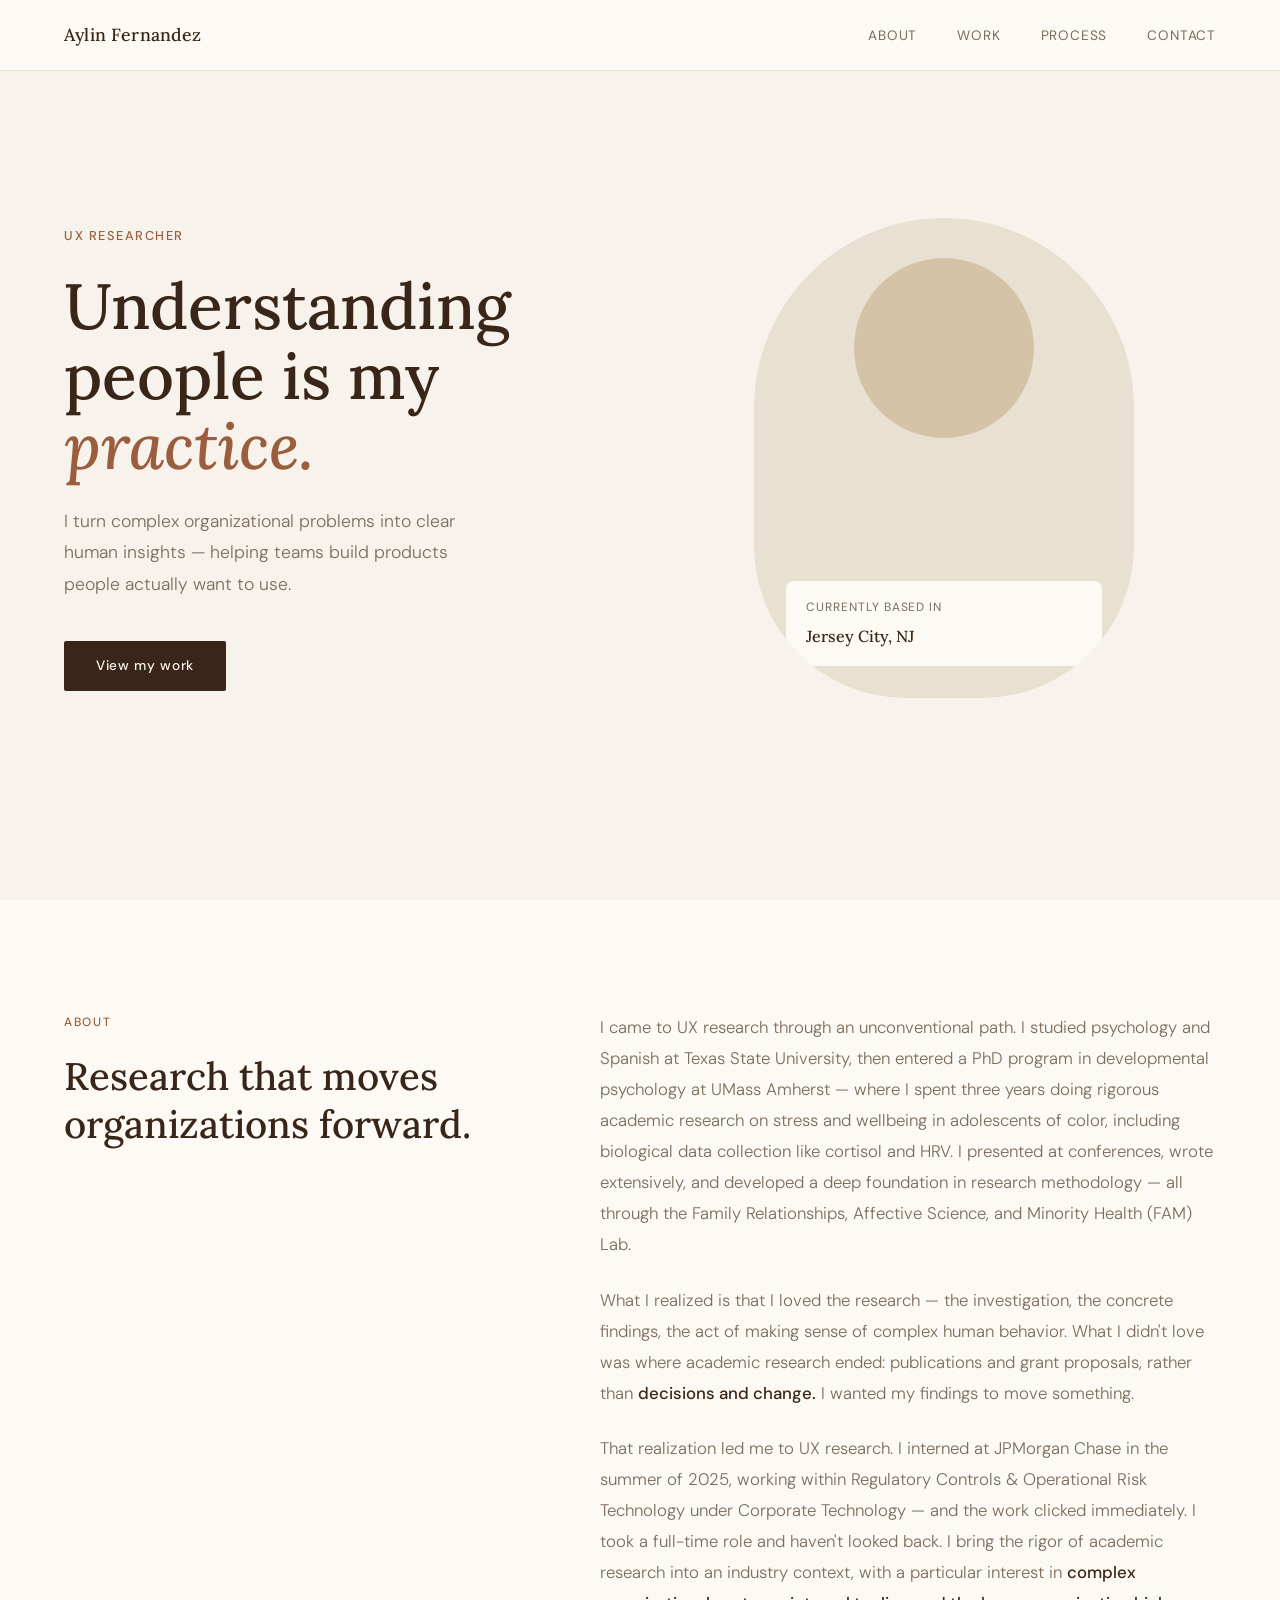
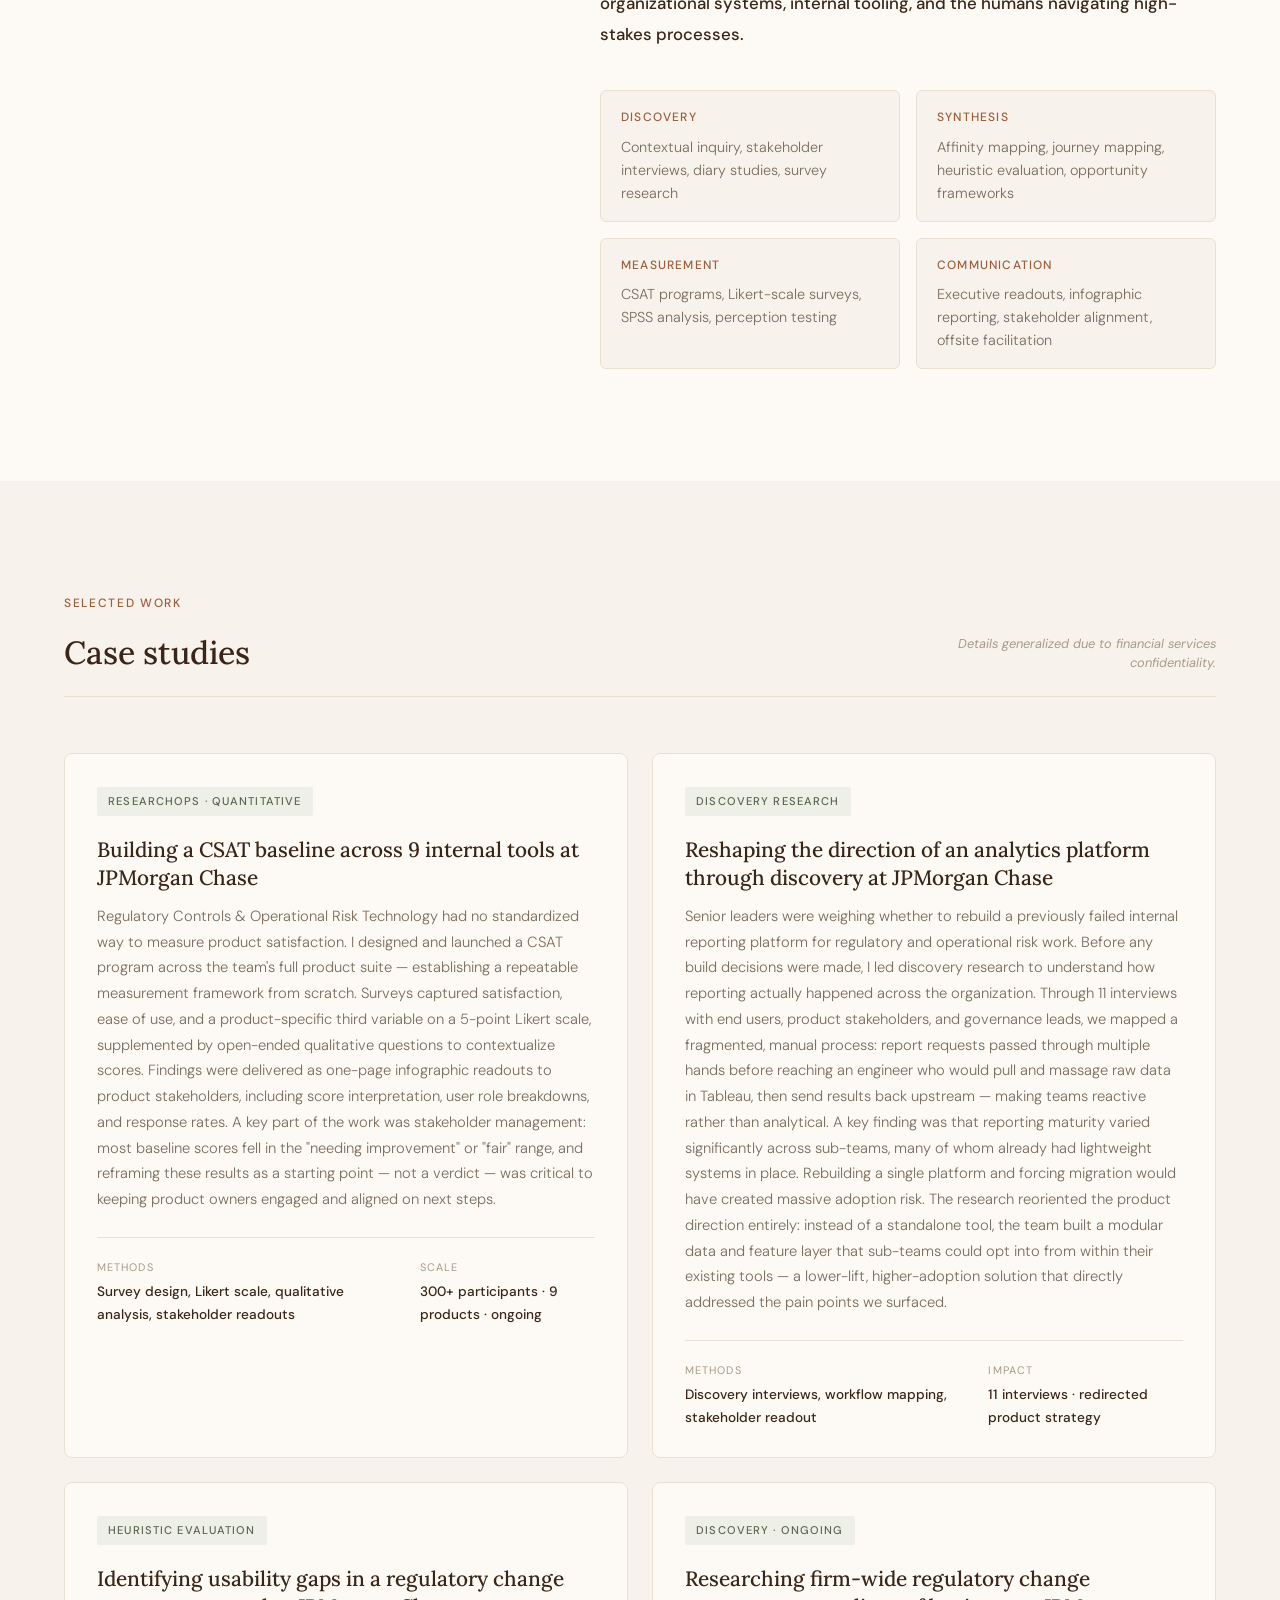
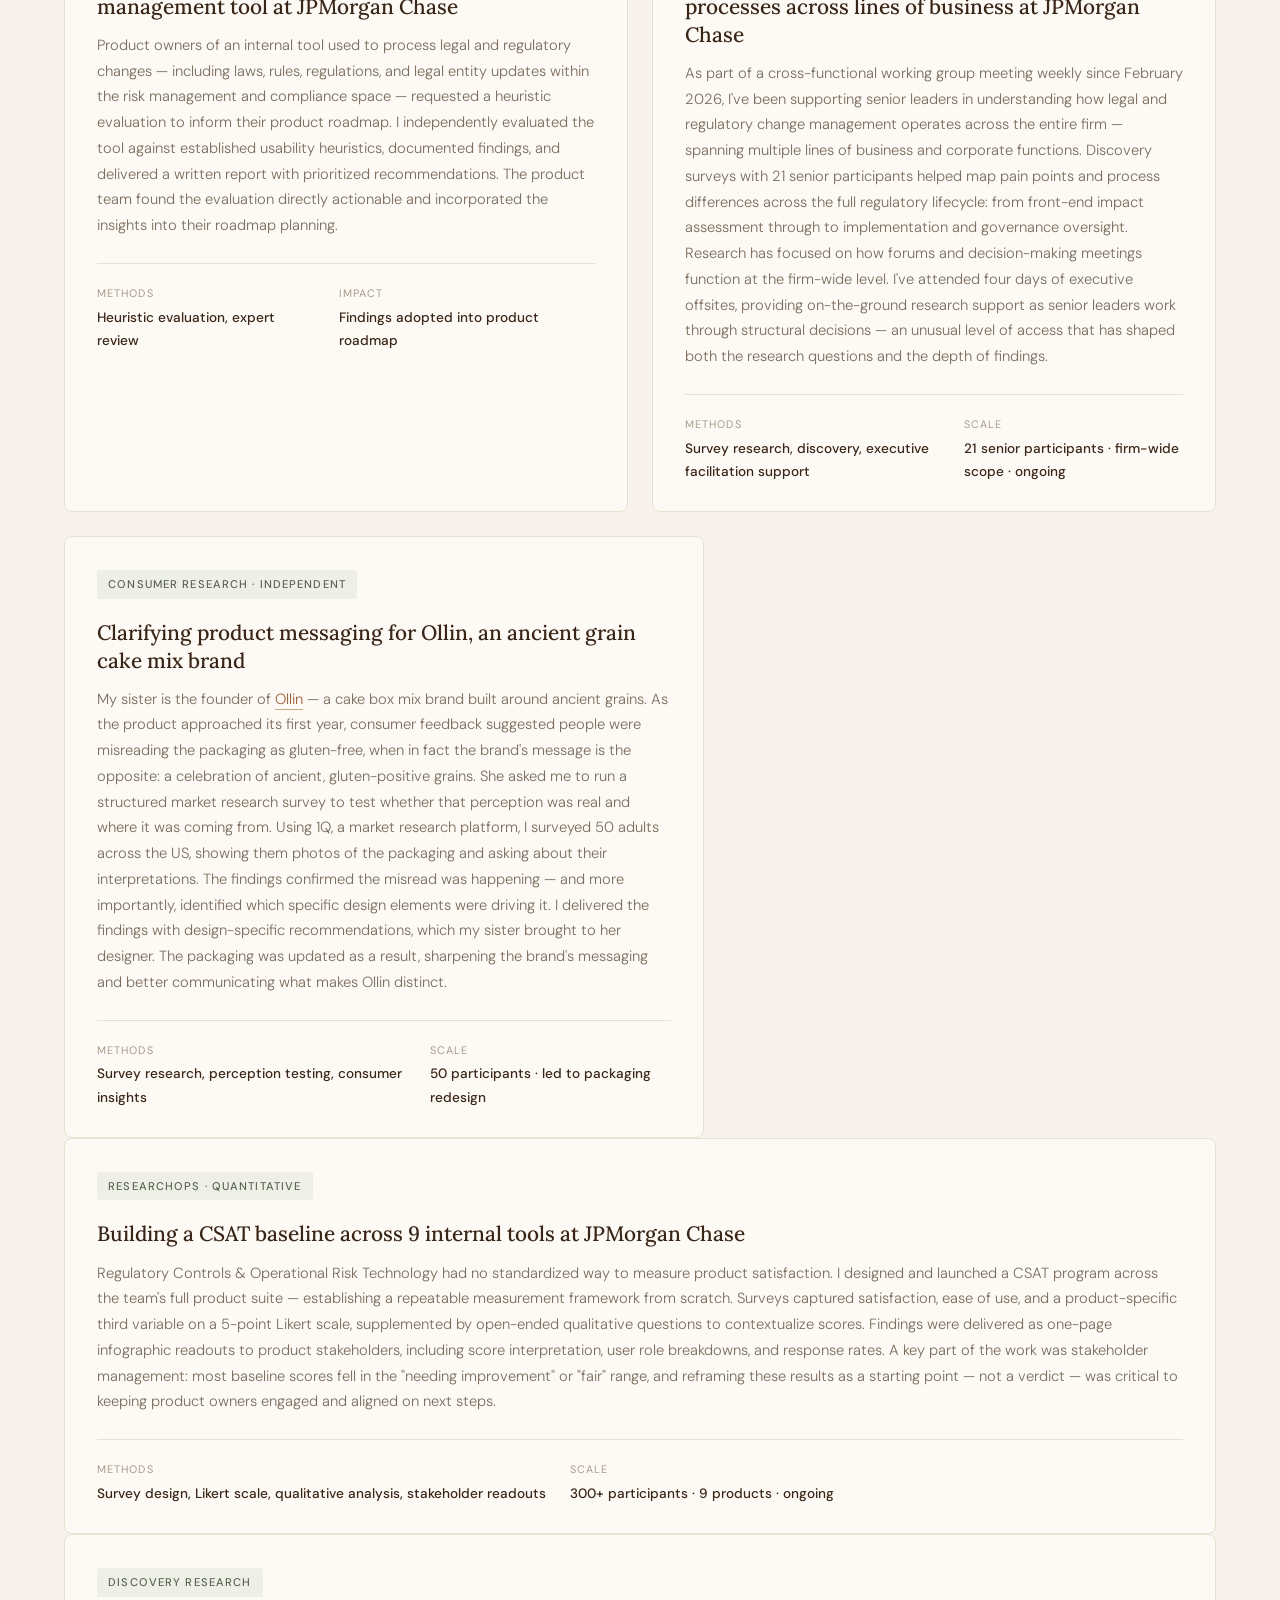
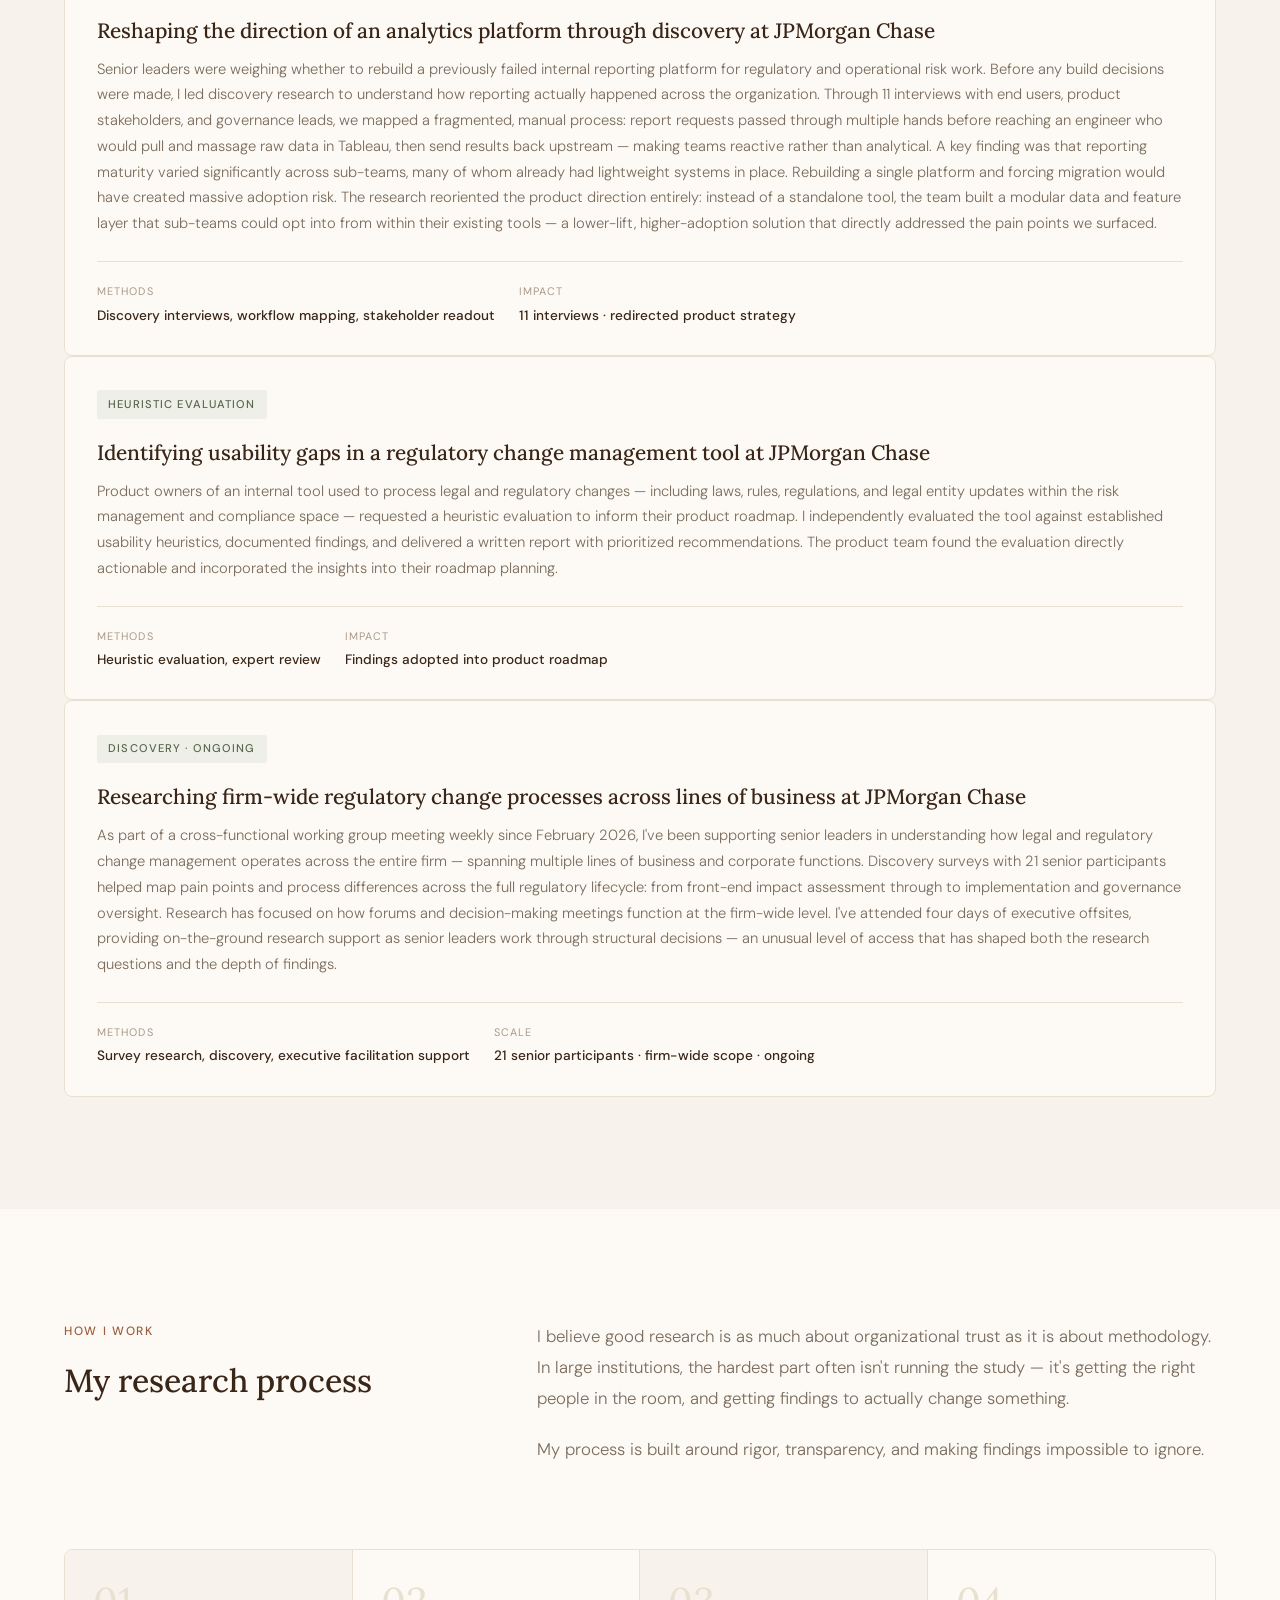
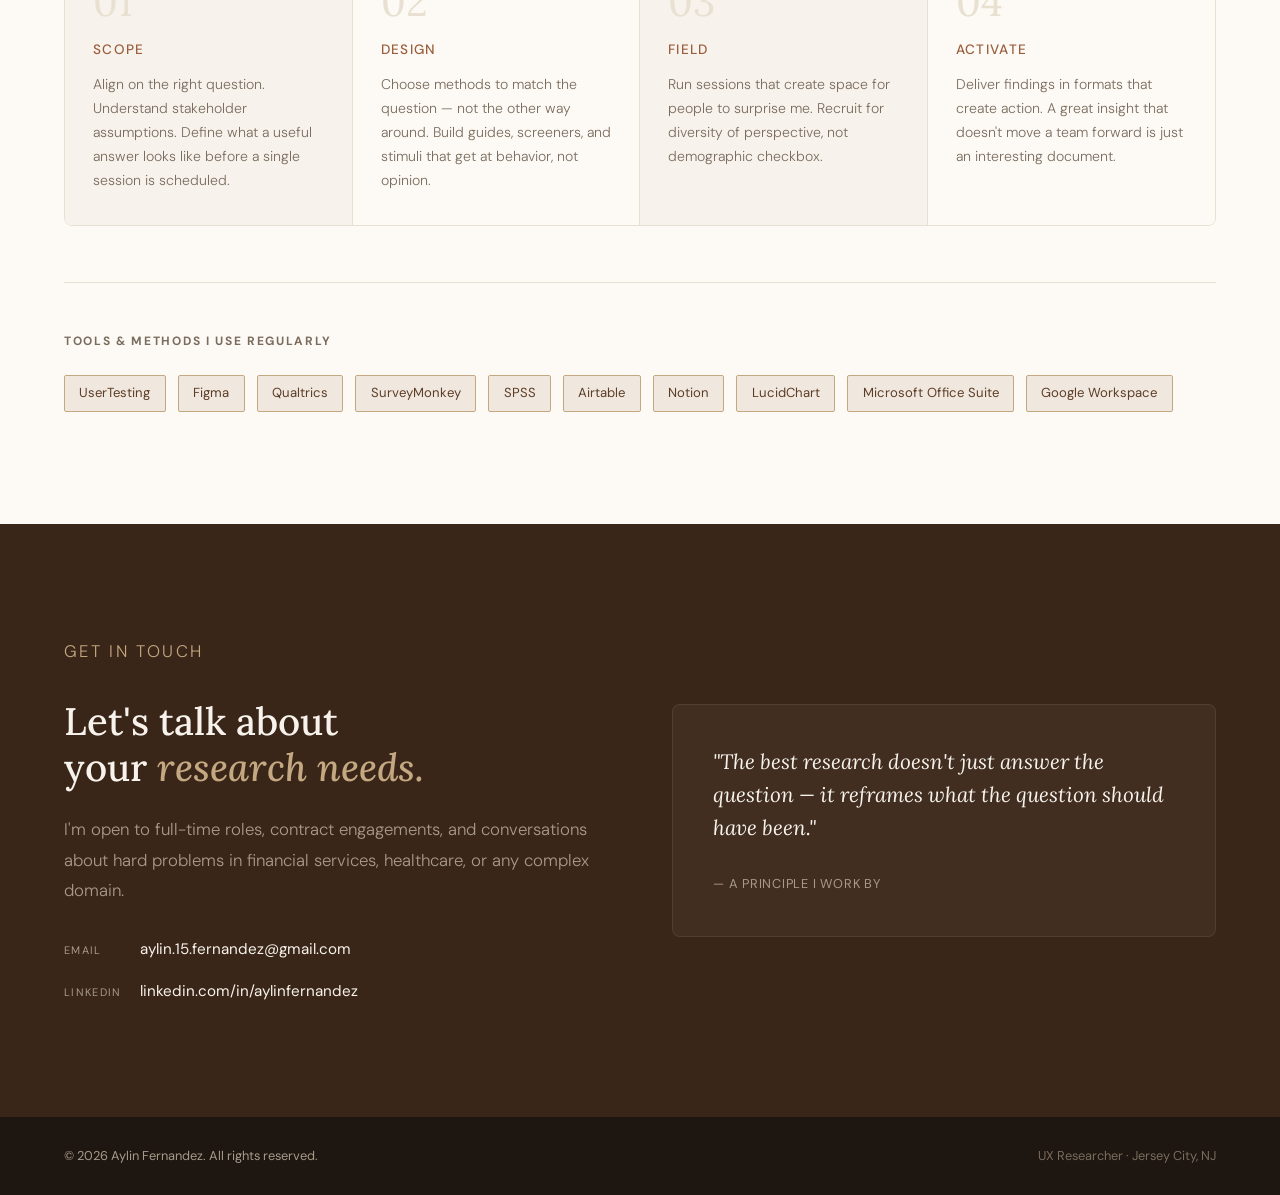
==== index.html @ 9572bdd6 "Add files via upload" ====
<!DOCTYPE html>
<html lang="en">
<head>
<meta charset="UTF-8">
<meta name="viewport" content="width=device-width, initial-scale=1.0">
<title>Aylin Fernandez — UX Researcher</title>
<link rel="preconnect" href="https://fonts.googleapis.com">
<link rel="preconnect" href="https://fonts.gstatic.com" crossorigin>
<link href="https://fonts.googleapis.com/css2?family=Lora:ital,wght@0,400;0,500;0,600;1,400;1,500&family=DM+Sans:wght@300;400;500&display=swap" rel="stylesheet">
<style>
  :root {
    --cream: #F7F3EC;
    --warm-white: #FDFAF5;
    --sand: #E8E0D0;
    --clay: #C4A882;
    --rust: #9B5E3C;
    --espresso: #3A2618;
    --bark: #5C3D28;
    --moss: #5A6650;
    --sage: #8A9E7E;
    --ink: #1E1610;
    --muted: #7A6C5E;
    --light-muted: #A89A8A;
  }

  * { margin: 0; padding: 0; box-sizing: border-box; }

  html { scroll-behavior: smooth; }

  body {
    font-family: 'DM Sans', sans-serif;
    background-color: var(--warm-white);
    color: var(--ink);
    font-size: 16px;
    line-height: 1.7;
  }

  /* NAV */
  nav {
    position: fixed;
    top: 0;
    width: 100%;
    z-index: 100;
    padding: 1.25rem 4rem;
    display: flex;
    justify-content: space-between;
    align-items: center;
    background: rgba(253, 250, 245, 0.92);
    backdrop-filter: blur(8px);
    border-bottom: 1px solid var(--sand);
  }

  .nav-logo {
    font-family: 'Lora', serif;
    font-size: 1.1rem;
    font-weight: 500;
    color: var(--espresso);
    text-decoration: none;
    letter-spacing: 0.01em;
  }

  .nav-links {
    display: flex;
    gap: 2.5rem;
    list-style: none;
  }

  .nav-links a {
    font-size: 0.85rem;
    font-weight: 400;
    color: var(--muted);
    text-decoration: none;
    letter-spacing: 0.06em;
    text-transform: uppercase;
    transition: color 0.2s;
  }

  .nav-links a:hover { color: var(--rust); }

  /* SECTIONS */
  section { padding: 7rem 4rem; }

  /* HERO */
  #hero {
    min-height: 100vh;
    display: grid;
    grid-template-columns: 1fr 1fr;
    align-items: center;
    gap: 4rem;
    padding-top: 8rem;
    background-color: var(--cream);
  }

  .hero-text { max-width: 520px; }

  .hero-eyebrow {
    font-size: 0.8rem;
    letter-spacing: 0.12em;
    text-transform: uppercase;
    color: var(--rust);
    font-weight: 500;
    margin-bottom: 1.5rem;
  }

  .hero-name {
    font-family: 'Lora', serif;
    font-size: clamp(3rem, 5vw, 4.5rem);
    font-weight: 500;
    line-height: 1.1;
    color: var(--espresso);
    margin-bottom: 1.5rem;
  }

  .hero-name em {
    font-style: italic;
    color: var(--rust);
  }

  .hero-desc {
    font-size: 1.1rem;
    color: var(--muted);
    line-height: 1.8;
    max-width: 440px;
    margin-bottom: 2.5rem;
    font-weight: 300;
  }

  .hero-cta {
    display: inline-block;
    padding: 0.85rem 2rem;
    background: var(--espresso);
    color: var(--cream);
    text-decoration: none;
    font-size: 0.85rem;
    letter-spacing: 0.05em;
    font-weight: 500;
    border-radius: 2px;
    transition: background 0.2s;
  }

  .hero-cta:hover { background: var(--bark); }

  .hero-visual {
    display: flex;
    justify-content: center;
    align-items: center;
  }

  .hero-shape {
    width: 380px;
    height: 480px;
    background: var(--sand);
    border-radius: 200px 200px 160px 160px;
    position: relative;
    overflow: hidden;
    display: flex;
    flex-direction: column;
    justify-content: flex-end;
    padding: 2rem;
  }

  .hero-shape::before {
    content: '';
    position: absolute;
    top: 40px;
    left: 50%;
    transform: translateX(-50%);
    width: 180px;
    height: 180px;
    background: var(--clay);
    border-radius: 50%;
    opacity: 0.5;
  }

  .hero-shape-label {
    position: relative;
    z-index: 1;
    background: var(--warm-white);
    border-radius: 8px;
    padding: 1rem 1.25rem;
  }

  .hero-shape-label p {
    font-size: 0.75rem;
    color: var(--muted);
    text-transform: uppercase;
    letter-spacing: 0.08em;
    margin-bottom: 0.35rem;
  }

  .hero-shape-label strong {
    font-family: 'Lora', serif;
    font-size: 1rem;
    color: var(--espresso);
    font-weight: 500;
  }

  /* ABOUT */
  #about {
    background: var(--warm-white);
    display: grid;
    grid-template-columns: 1fr 1.4fr;
    gap: 6rem;
    align-items: start;
  }

  .section-label {
    font-size: 0.75rem;
    letter-spacing: 0.14em;
    text-transform: uppercase;
    color: var(--rust);
    font-weight: 500;
    margin-bottom: 1.25rem;
  }

  .about-heading {
    font-family: 'Lora', serif;
    font-size: clamp(2rem, 3vw, 2.75rem);
    font-weight: 500;
    line-height: 1.25;
    color: var(--espresso);
    position: sticky;
    top: 6rem;
  }

  .about-body p {
    color: var(--muted);
    margin-bottom: 1.5rem;
    font-size: 1.05rem;
    line-height: 1.85;
    font-weight: 300;
  }

  .about-body p strong {
    color: var(--espresso);
    font-weight: 500;
  }

  .skills-grid {
    display: grid;
    grid-template-columns: 1fr 1fr;
    gap: 1rem;
    margin-top: 2.5rem;
  }

  .skill-item {
    border: 1px solid var(--sand);
    border-radius: 6px;
    padding: 1rem 1.25rem;
    background: var(--cream);
  }

  .skill-item h4 {
    font-size: 0.75rem;
    letter-spacing: 0.1em;
    text-transform: uppercase;
    color: var(--rust);
    margin-bottom: 0.5rem;
    font-weight: 500;
  }

  .skill-item p {
    font-size: 0.9rem;
    color: var(--muted);
    line-height: 1.6;
    margin: 0;
  }

  /* CASE STUDIES */
  #case-studies {
    background: var(--cream);
  }

  .section-header {
    display: flex;
    justify-content: space-between;
    align-items: flex-end;
    margin-bottom: 3.5rem;
    padding-bottom: 1.5rem;
    border-bottom: 1px solid var(--sand);
  }

  .section-header-left h2 {
    font-family: 'Lora', serif;
    font-size: clamp(1.75rem, 2.5vw, 2.25rem);
    font-weight: 500;
    color: var(--espresso);
    line-height: 1.2;
  }

  .section-note {
    font-size: 0.8rem;
    color: var(--light-muted);
    font-style: italic;
    max-width: 280px;
    text-align: right;
    line-height: 1.5;
  }

  .case-studies-grid {
    display: grid;
    grid-template-columns: repeat(2, 1fr);
    gap: 1.5rem;
  }

  .case-card {
    background: var(--warm-white);
    border: 1px solid var(--sand);
    border-radius: 8px;
    padding: 2rem 2rem 1.75rem;
    transition: border-color 0.2s, transform 0.2s;
    cursor: default;
  }

  .case-card:hover {
    border-color: var(--clay);
    transform: translateY(-2px);
  }

  .case-card-tag {
    display: inline-block;
    font-size: 0.7rem;
    letter-spacing: 0.1em;
    text-transform: uppercase;
    color: var(--moss);
    background: #EEF0E8;
    padding: 0.3rem 0.7rem;
    border-radius: 2px;
    margin-bottom: 1.25rem;
    font-weight: 500;
  }

  .case-card h3 {
    font-family: 'Lora', serif;
    font-size: 1.3rem;
    font-weight: 500;
    color: var(--espresso);
    line-height: 1.35;
    margin-bottom: 0.75rem;
  }

  .case-card p {
    font-size: 0.92rem;
    color: var(--muted);
    line-height: 1.75;
    margin-bottom: 1.5rem;
    font-weight: 300;
  }

  .case-meta {
    display: flex;
    gap: 1.5rem;
    border-top: 1px solid var(--sand);
    padding-top: 1.25rem;
  }

  .case-meta-item {
    display: flex;
    flex-direction: column;
    gap: 0.2rem;
  }

  .case-meta-label {
    font-size: 0.68rem;
    text-transform: uppercase;
    letter-spacing: 0.1em;
    color: var(--light-muted);
  }

  .case-meta-value {
    font-size: 0.85rem;
    color: var(--espresso);
    font-weight: 500;
  }

  /* PROCESS */
  #process {
    background: var(--warm-white);
  }

  .process-intro {
    display: grid;
    grid-template-columns: 1fr 1.8fr;
    gap: 6rem;
    margin-bottom: 4rem;
  }

  .process-intro h2 {
    font-family: 'Lora', serif;
    font-size: clamp(1.75rem, 2.5vw, 2.25rem);
    font-weight: 500;
    color: var(--espresso);
    line-height: 1.25;
    position: sticky;
    top: 6rem;
  }

  .process-intro-body p {
    font-size: 1.05rem;
    color: var(--muted);
    line-height: 1.85;
    margin-bottom: 1.25rem;
    font-weight: 300;
  }

  .process-steps {
    display: grid;
    grid-template-columns: repeat(4, 1fr);
    gap: 0;
    border: 1px solid var(--sand);
    border-radius: 8px;
    overflow: hidden;
  }

  .process-step {
    padding: 2rem 1.75rem;
    border-right: 1px solid var(--sand);
    position: relative;
  }

  .process-step:last-child { border-right: none; }

  .process-step:nth-child(odd) { background: var(--cream); }
  .process-step:nth-child(even) { background: var(--warm-white); }

  .step-num {
    font-family: 'Lora', serif;
    font-size: 2.5rem;
    font-weight: 400;
    color: var(--sand);
    line-height: 1;
    margin-bottom: 1rem;
  }

  .process-step h3 {
    font-size: 0.85rem;
    text-transform: uppercase;
    letter-spacing: 0.1em;
    color: var(--rust);
    margin-bottom: 0.75rem;
    font-weight: 500;
  }

  .process-step p {
    font-size: 0.88rem;
    color: var(--muted);
    line-height: 1.7;
    font-weight: 300;
  }

  .tools-section {
    margin-top: 3.5rem;
    padding-top: 3rem;
    border-top: 1px solid var(--sand);
  }

  .tools-section h3 {
    font-size: 0.75rem;
    letter-spacing: 0.14em;
    text-transform: uppercase;
    color: var(--muted);
    margin-bottom: 1.5rem;
  }

  .tools-list {
    display: flex;
    flex-wrap: wrap;
    gap: 0.75rem;
  }

  .tool-tag {
    font-size: 0.82rem;
    color: var(--bark);
    background: #F0E8DE;
    border: 1px solid var(--clay);
    border-radius: 2px;
    padding: 0.4rem 0.9rem;
    font-weight: 400;
  }

  /* CONTACT */
  #contact {
    background: var(--espresso);
    display: grid;
    grid-template-columns: 1fr 1fr;
    gap: 4rem;
    align-items: center;
  }

  #contact .section-label { color: var(--clay); }

  #contact h2 {
    font-family: 'Lora', serif;
    font-size: clamp(2rem, 3vw, 2.75rem);
    font-weight: 500;
    color: var(--cream);
    line-height: 1.2;
    margin-bottom: 1.5rem;
  }

  #contact h2 em {
    font-style: italic;
    color: var(--clay);
  }

  #contact p {
    color: var(--light-muted);
    line-height: 1.8;
    margin-bottom: 2rem;
    font-size: 1.05rem;
    font-weight: 300;
  }

  .contact-links {
    display: flex;
    flex-direction: column;
    gap: 1rem;
  }

  .contact-link {
    display: flex;
    align-items: center;
    gap: 1rem;
    color: var(--cream);
    text-decoration: none;
    font-size: 0.95rem;
    font-weight: 400;
    transition: color 0.2s;
  }

  .contact-link:hover { color: var(--clay); }

  .contact-link-label {
    font-size: 0.68rem;
    text-transform: uppercase;
    letter-spacing: 0.12em;
    color: var(--light-muted);
    min-width: 60px;
  }

  .contact-divider {
    width: 1px;
    height: 100%;
    background: rgba(255,255,255,0.06);
  }

  .contact-callout {
    background: rgba(255,255,255,0.04);
    border: 1px solid rgba(255,255,255,0.08);
    border-radius: 8px;
    padding: 2.5rem;
  }

  .contact-callout blockquote {
    font-family: 'Lora', serif;
    font-size: 1.3rem;
    font-style: italic;
    color: var(--cream);
    line-height: 1.6;
    margin-bottom: 1.5rem;
    font-weight: 400;
  }

  .contact-callout cite {
    font-size: 0.8rem;
    color: var(--light-muted);
    font-style: normal;
    letter-spacing: 0.06em;
    text-transform: uppercase;
  }

  /* FOOTER */
  footer {
    background: var(--ink);
    padding: 1.75rem 4rem;
    display: flex;
    justify-content: space-between;
    align-items: center;
  }

  footer p {
    font-size: 0.8rem;
    color: var(--light-muted);
  }

  footer span {
    font-size: 0.8rem;
    color: var(--muted);
  }

  /* ANIMATIONS */
  .fade-in {
    opacity: 0;
    transform: translateY(20px);
    transition: opacity 0.7s ease, transform 0.7s ease;
  }

  .fade-in.visible {
    opacity: 1;
    transform: translateY(0);
  }

  /* RESPONSIVE */
  @media (max-width: 900px) {
    nav { padding: 1.25rem 2rem; }
    section { padding: 5rem 2rem; }
    #hero { grid-template-columns: 1fr; padding-top: 7rem; }
    .hero-visual { display: none; }
    #about { grid-template-columns: 1fr; gap: 2.5rem; }
    .about-heading { position: static; }
    .case-studies-grid { grid-template-columns: 1fr; }
    .process-intro { grid-template-columns: 1fr; gap: 2rem; }
    .process-intro h2 { position: static; }
    .process-steps { grid-template-columns: 1fr 1fr; }
    .process-step { border-bottom: 1px solid var(--sand); }
    #contact { grid-template-columns: 1fr; }
    footer { flex-direction: column; gap: 0.5rem; text-align: center; }
  }

  @media (max-width: 600px) {
    .process-steps { grid-template-columns: 1fr; }
    .skills-grid { grid-template-columns: 1fr; }
    .nav-links { gap: 1.5rem; }
  }
</style>
</head>
<body>

<nav>
  <a href="#hero" class="nav-logo">Aylin Fernandez</a>
  <ul class="nav-links">
    <li><a href="#about">About</a></li>
    <li><a href="#case-studies">Work</a></li>
    <li><a href="#process">Process</a></li>
    <li><a href="#contact">Contact</a></li>
  </ul>
</nav>

<!-- HERO -->
<section id="hero">
  <div class="hero-text fade-in">
    <p class="hero-eyebrow">UX Researcher</p>
    <h1 class="hero-name">Understanding<br>people is my<br><em>practice.</em></h1>
    <p class="hero-desc">I turn complex organizational problems into clear human insights — helping teams build products people actually want to use.</p>
    <a href="#case-studies" class="hero-cta">View my work</a>
  </div>
  <div class="hero-visual fade-in" style="transition-delay: 0.2s">
    <div class="hero-shape">
      <div class="hero-shape-label">
        <p>Currently based in</p>
        <strong>Jersey City, NJ</strong>
      </div>
    </div>
  </div>
</section>

<!-- ABOUT -->
<section id="about">
  <div class="fade-in">
    <p class="section-label">About</p>
    <h2 class="about-heading">Research that moves<br>organizations forward.</h2>
  </div>
  <div class="about-body fade-in" style="transition-delay: 0.15s">
    <p>I came to UX research through an unconventional path. I studied psychology and Spanish at Texas State University, then entered a PhD program in developmental psychology at UMass Amherst — where I spent three years doing rigorous academic research on stress and wellbeing in adolescents of color, including biological data collection like cortisol and HRV. I presented at conferences, wrote extensively, and developed a deep foundation in research methodology — all through the Family Relationships, Affective Science, and Minority Health (FAM) Lab.</p>
    <p>What I realized is that I loved the research — the investigation, the concrete findings, the act of making sense of complex human behavior. What I didn't love was where academic research ended: publications and grant proposals, rather than <strong>decisions and change.</strong> I wanted my findings to move something.</p>
    <p>That realization led me to UX research. I interned at JPMorgan Chase in the summer of 2025, working within Regulatory Controls & Operational Risk Technology under Corporate Technology — and the work clicked immediately. I took a full-time role and haven't looked back. I bring the rigor of academic research into an industry context, with a particular interest in <strong>complex organizational systems, internal tooling, and the humans navigating high-stakes processes.</strong></p>
    <div class="skills-grid">
      <div class="skill-item">
        <h4>Discovery</h4>
        <p>Contextual inquiry, stakeholder interviews, diary studies, survey research</p>
      </div>
      <div class="skill-item">
        <h4>Synthesis</h4>
        <p>Affinity mapping, journey mapping, heuristic evaluation, opportunity frameworks</p>
      </div>
      <div class="skill-item">
        <h4>Measurement</h4>
        <p>CSAT programs, Likert-scale surveys, SPSS analysis, perception testing</p>
      </div>
      <div class="skill-item">
        <h4>Communication</h4>
        <p>Executive readouts, infographic reporting, stakeholder alignment, offsite facilitation</p>
      </div>
    </div>
  </div>
</section>

<!-- CASE STUDIES -->
<section id="case-studies">
  <div class="section-header fade-in">
    <div class="section-header-left">
      <p class="section-label">Selected Work</p>
      <h2>Case studies</h2>
    </div>
    <p class="section-note">Details generalized due to financial services confidentiality.</p>
  </div>
  <div class="case-studies-grid" style="grid-template-columns: repeat(2, 1fr);">
    <div class="case-card fade-in">
      <span class="case-card-tag">ResearchOps · Quantitative</span>
      <h3>Building a CSAT baseline across 9 internal tools at JPMorgan Chase</h3>
      <p>Regulatory Controls & Operational Risk Technology had no standardized way to measure product satisfaction. I designed and launched a CSAT program across the team's full product suite — establishing a repeatable measurement framework from scratch. Surveys captured satisfaction, ease of use, and a product-specific third variable on a 5-point Likert scale, supplemented by open-ended qualitative questions to contextualize scores. Findings were delivered as one-page infographic readouts to product stakeholders, including score interpretation, user role breakdowns, and response rates. A key part of the work was stakeholder management: most baseline scores fell in the "needing improvement" or "fair" range, and reframing these results as a starting point — not a verdict — was critical to keeping product owners engaged and aligned on next steps.</p>
      <div class="case-meta">
        <div class="case-meta-item">
          <span class="case-meta-label">Methods</span>
          <span class="case-meta-value">Survey design, Likert scale, qualitative analysis, stakeholder readouts</span>
        </div>
        <div class="case-meta-item">
          <span class="case-meta-label">Scale</span>
          <span class="case-meta-value">300+ participants · 9 products · ongoing</span>
        </div>
      </div>
    </div>
    <div class="case-card fade-in" style="transition-delay: 0.1s">
      <span class="case-card-tag">Discovery Research</span>
      <h3>Reshaping the direction of an analytics platform through discovery at JPMorgan Chase</h3>
      <p>Senior leaders were weighing whether to rebuild a previously failed internal reporting platform for regulatory and operational risk work. Before any build decisions were made, I led discovery research to understand how reporting actually happened across the organization. Through 11 interviews with end users, product stakeholders, and governance leads, we mapped a fragmented, manual process: report requests passed through multiple hands before reaching an engineer who would pull and massage raw data in Tableau, then send results back upstream — making teams reactive rather than analytical. A key finding was that reporting maturity varied significantly across sub-teams, many of whom already had lightweight systems in place. Rebuilding a single platform and forcing migration would have created massive adoption risk. The research reoriented the product direction entirely: instead of a standalone tool, the team built a modular data and feature layer that sub-teams could opt into from within their existing tools — a lower-lift, higher-adoption solution that directly addressed the pain points we surfaced.</p>
      <div class="case-meta">
        <div class="case-meta-item">
          <span class="case-meta-label">Methods</span>
          <span class="case-meta-value">Discovery interviews, workflow mapping, stakeholder readout</span>
        </div>
        <div class="case-meta-item">
          <span class="case-meta-label">Impact</span>
          <span class="case-meta-value">11 interviews · redirected product strategy</span>
        </div>
      </div>
    </div>
    <div class="case-card fade-in" style="transition-delay: 0.05s">
      <span class="case-card-tag">Heuristic Evaluation</span>
      <h3>Identifying usability gaps in a regulatory change management tool at JPMorgan Chase</h3>
      <p>Product owners of an internal tool used to process legal and regulatory changes — including laws, rules, regulations, and legal entity updates within the risk management and compliance space — requested a heuristic evaluation to inform their product roadmap. I independently evaluated the tool against established usability heuristics, documented findings, and delivered a written report with prioritized recommendations. The product team found the evaluation directly actionable and incorporated the insights into their roadmap planning.</p>
      <div class="case-meta">
        <div class="case-meta-item">
          <span class="case-meta-label">Methods</span>
          <span class="case-meta-value">Heuristic evaluation, expert review</span>
        </div>
        <div class="case-meta-item">
          <span class="case-meta-label">Impact</span>
          <span class="case-meta-value">Findings adopted into product roadmap</span>
        </div>
      </div>
    </div>
    <div class="case-card fade-in" style="transition-delay: 0.15s">
      <span class="case-card-tag">Discovery · Ongoing</span>
      <h3>Researching firm-wide regulatory change processes across lines of business at JPMorgan Chase</h3>
      <p>As part of a cross-functional working group meeting weekly since February 2026, I've been supporting senior leaders in understanding how legal and regulatory change management operates across the entire firm — spanning multiple lines of business and corporate functions. Discovery surveys with 21 senior participants helped map pain points and process differences across the full regulatory lifecycle: from front-end impact assessment through to implementation and governance oversight. Research has focused on how forums and decision-making meetings function at the firm-wide level. I've attended four days of executive offsites, providing on-the-ground research support as senior leaders work through structural decisions — an unusual level of access that has shaped both the research questions and the depth of findings.</p>
      <div class="case-meta">
        <div class="case-meta-item">
          <span class="case-meta-label">Methods</span>
          <span class="case-meta-value">Survey research, discovery, executive facilitation support</span>
        </div>
        <div class="case-meta-item">
          <span class="case-meta-label">Scale</span>
          <span class="case-meta-value">21 senior participants · firm-wide scope · ongoing</span>
        </div>
      </div>
    </div>
    <div class="case-card fade-in" style="transition-delay: 0.1s; grid-column: 1 / -1; max-width: 640px;">
      <span class="case-card-tag">Consumer Research · Independent</span>
      <h3>Clarifying product messaging for Ollin, an ancient grain cake mix brand</h3>
      <p>My sister is the founder of <a href="https://allinyall.com" target="_blank" style="color: var(--rust); text-decoration: none; border-bottom: 1px solid var(--clay);">Ollin</a> — a cake box mix brand built around ancient grains. As the product approached its first year, consumer feedback suggested people were misreading the packaging as gluten-free, when in fact the brand's message is the opposite: a celebration of ancient, gluten-positive grains. She asked me to run a structured market research survey to test whether that perception was real and where it was coming from. Using 1Q, a market research platform, I surveyed 50 adults across the US, showing them photos of the packaging and asking about their interpretations. The findings confirmed the misread was happening — and more importantly, identified which specific design elements were driving it. I delivered the findings with design-specific recommendations, which my sister brought to her designer. The packaging was updated as a result, sharpening the brand's messaging and better communicating what makes Ollin distinct.</p>
      <div class="case-meta">
        <div class="case-meta-item">
          <span class="case-meta-label">Methods</span>
          <span class="case-meta-value">Survey research, perception testing, consumer insights</span>
        </div>
        <div class="case-meta-item">
          <span class="case-meta-label">Scale</span>
          <span class="case-meta-value">50 participants · led to packaging redesign</span>
        </div>
      </div>
    </div>
  </div>
    <div class="case-card fade-in">
      <span class="case-card-tag">ResearchOps · Quantitative</span>
      <h3>Building a CSAT baseline across 9 internal tools at JPMorgan Chase</h3>
      <p>Regulatory Controls & Operational Risk Technology had no standardized way to measure product satisfaction. I designed and launched a CSAT program across the team's full product suite — establishing a repeatable measurement framework from scratch. Surveys captured satisfaction, ease of use, and a product-specific third variable on a 5-point Likert scale, supplemented by open-ended qualitative questions to contextualize scores. Findings were delivered as one-page infographic readouts to product stakeholders, including score interpretation, user role breakdowns, and response rates. A key part of the work was stakeholder management: most baseline scores fell in the "needing improvement" or "fair" range, and reframing these results as a starting point — not a verdict — was critical to keeping product owners engaged and aligned on next steps.</p>
      <div class="case-meta">
        <div class="case-meta-item">
          <span class="case-meta-label">Methods</span>
          <span class="case-meta-value">Survey design, Likert scale, qualitative analysis, stakeholder readouts</span>
        </div>
        <div class="case-meta-item">
          <span class="case-meta-label">Scale</span>
          <span class="case-meta-value">300+ participants · 9 products · ongoing</span>
        </div>
      </div>
    </div>
    <div class="case-card fade-in" style="transition-delay: 0.1s">
      <span class="case-card-tag">Discovery Research</span>
      <h3>Reshaping the direction of an analytics platform through discovery at JPMorgan Chase</h3>
      <p>Senior leaders were weighing whether to rebuild a previously failed internal reporting platform for regulatory and operational risk work. Before any build decisions were made, I led discovery research to understand how reporting actually happened across the organization. Through 11 interviews with end users, product stakeholders, and governance leads, we mapped a fragmented, manual process: report requests passed through multiple hands before reaching an engineer who would pull and massage raw data in Tableau, then send results back upstream — making teams reactive rather than analytical. A key finding was that reporting maturity varied significantly across sub-teams, many of whom already had lightweight systems in place. Rebuilding a single platform and forcing migration would have created massive adoption risk. The research reoriented the product direction entirely: instead of a standalone tool, the team built a modular data and feature layer that sub-teams could opt into from within their existing tools — a lower-lift, higher-adoption solution that directly addressed the pain points we surfaced.</p>
      <div class="case-meta">
        <div class="case-meta-item">
          <span class="case-meta-label">Methods</span>
          <span class="case-meta-value">Discovery interviews, workflow mapping, stakeholder readout</span>
        </div>
        <div class="case-meta-item">
          <span class="case-meta-label">Impact</span>
          <span class="case-meta-value">11 interviews · redirected product strategy</span>
        </div>
      </div>
    </div>
    <div class="case-card fade-in" style="transition-delay: 0.05s">
      <span class="case-card-tag">Heuristic Evaluation</span>
      <h3>Identifying usability gaps in a regulatory change management tool at JPMorgan Chase</h3>
      <p>Product owners of an internal tool used to process legal and regulatory changes — including laws, rules, regulations, and legal entity updates within the risk management and compliance space — requested a heuristic evaluation to inform their product roadmap. I independently evaluated the tool against established usability heuristics, documented findings, and delivered a written report with prioritized recommendations. The product team found the evaluation directly actionable and incorporated the insights into their roadmap planning.</p>
      <div class="case-meta">
        <div class="case-meta-item">
          <span class="case-meta-label">Methods</span>
          <span class="case-meta-value">Heuristic evaluation, expert review</span>
        </div>
        <div class="case-meta-item">
          <span class="case-meta-label">Impact</span>
          <span class="case-meta-value">Findings adopted into product roadmap</span>
        </div>
      </div>
    </div>
    <div class="case-card fade-in" style="transition-delay: 0.15s">
      <span class="case-card-tag">Discovery · Ongoing</span>
      <h3>Researching firm-wide regulatory change processes across lines of business at JPMorgan Chase</h3>
      <p>As part of a cross-functional working group meeting weekly since February 2026, I've been supporting senior leaders in understanding how legal and regulatory change management operates across the entire firm — spanning multiple lines of business and corporate functions. Discovery surveys with 21 senior participants helped map pain points and process differences across the full regulatory lifecycle: from front-end impact assessment through to implementation and governance oversight. Research has focused on how forums and decision-making meetings function at the firm-wide level. I've attended four days of executive offsites, providing on-the-ground research support as senior leaders work through structural decisions — an unusual level of access that has shaped both the research questions and the depth of findings.</p>
      <div class="case-meta">
        <div class="case-meta-item">
          <span class="case-meta-label">Methods</span>
          <span class="case-meta-value">Survey research, discovery, executive facilitation support</span>
        </div>
        <div class="case-meta-item">
          <span class="case-meta-label">Scale</span>
          <span class="case-meta-value">21 senior participants · firm-wide scope · ongoing</span>
        </div>
      </div>
    </div>
  </div>
</section>

<!-- PROCESS -->
<section id="process">
  <div class="process-intro">
    <div class="fade-in">
      <p class="section-label">How I work</p>
      <h2>My research process</h2>
    </div>
    <div class="fade-in" style="transition-delay: 0.15s">
      <div class="process-intro-body">
        <p>I believe good research is as much about organizational trust as it is about methodology. In large institutions, the hardest part often isn't running the study — it's getting the right people in the room, and getting findings to actually change something.</p>
        <p>My process is built around rigor, transparency, and making findings impossible to ignore.</p>
      </div>
    </div>
  </div>

  <div class="process-steps fade-in">
    <div class="process-step">
      <div class="step-num">01</div>
      <h3>Scope</h3>
      <p>Align on the right question. Understand stakeholder assumptions. Define what a useful answer looks like before a single session is scheduled.</p>
    </div>
    <div class="process-step">
      <div class="step-num">02</div>
      <h3>Design</h3>
      <p>Choose methods to match the question — not the other way around. Build guides, screeners, and stimuli that get at behavior, not opinion.</p>
    </div>
    <div class="process-step">
      <div class="step-num">03</div>
      <h3>Field</h3>
      <p>Run sessions that create space for people to surprise me. Recruit for diversity of perspective, not demographic checkbox.</p>
    </div>
    <div class="process-step">
      <div class="step-num">04</div>
      <h3>Activate</h3>
      <p>Deliver findings in formats that create action. A great insight that doesn't move a team forward is just an interesting document.</p>
    </div>
  </div>

  <div class="tools-section fade-in">
    <h3>Tools & methods I use regularly</h3>
    <div class="tools-list">
      <span class="tool-tag">UserTesting</span>
      <span class="tool-tag">Figma</span>
      <span class="tool-tag">Qualtrics</span>
      <span class="tool-tag">SurveyMonkey</span>
      <span class="tool-tag">SPSS</span>
      <span class="tool-tag">Airtable</span>
      <span class="tool-tag">Notion</span>
      <span class="tool-tag">LucidChart</span>
      <span class="tool-tag">Microsoft Office Suite</span>
      <span class="tool-tag">Google Workspace</span>
    </div>
  </div>
</section>

<!-- CONTACT -->
<section id="contact">
  <div class="fade-in">
    <p class="section-label">Get in touch</p>
    <h2>Let's talk about<br>your <em>research needs.</em></h2>
    <p>I'm open to full-time roles, contract engagements, and conversations about hard problems in financial services, healthcare, or any complex domain.</p>
    <div class="contact-links">
      <a href="mailto:aylin.15.fernandez@gmail.com" class="contact-link">
        <span class="contact-link-label">Email</span>
        aylin.15.fernandez@gmail.com
      </a>
      <a href="https://www.linkedin.com/in/aylinfernandez/" class="contact-link">
        <span class="contact-link-label">LinkedIn</span>
        linkedin.com/in/aylinfernandez
      </a>
    </div>
  </div>
  <div class="contact-callout fade-in" style="transition-delay: 0.2s">
    <blockquote>"The best research doesn't just answer the question — it reframes what the question should have been."</blockquote>
    <cite>— A principle I work by</cite>
  </div>
</section>

<footer>
  <p>© 2026 Aylin Fernandez. All rights reserved.</p>
  <span>UX Researcher · Jersey City, NJ</span>
</footer>

<script>
  const observer = new IntersectionObserver((entries) => {
    entries.forEach(entry => {
      if (entry.isIntersecting) {
        entry.target.classList.add('visible');
      }
    });
  }, { threshold: 0.1 });

  document.querySelectorAll('.fade-in').forEach(el => observer.observe(el));
</script>
</body>
</html>
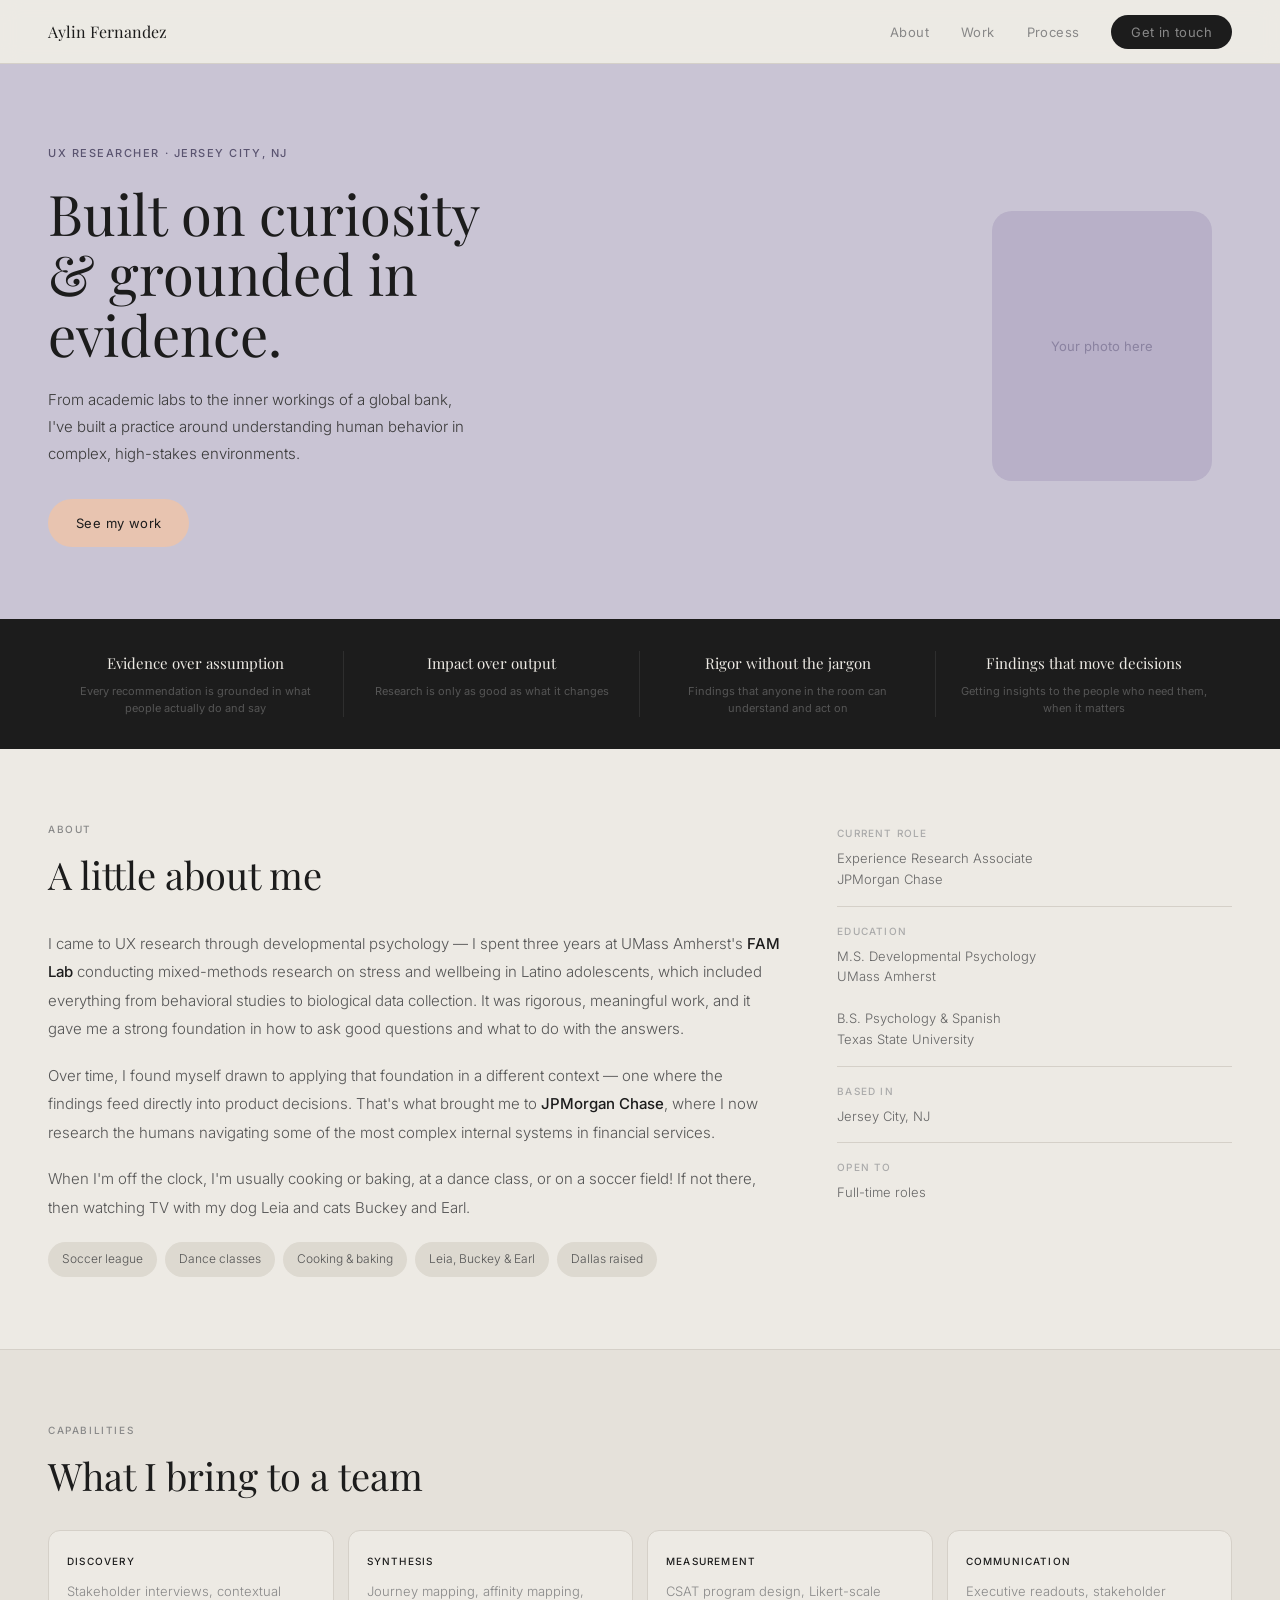
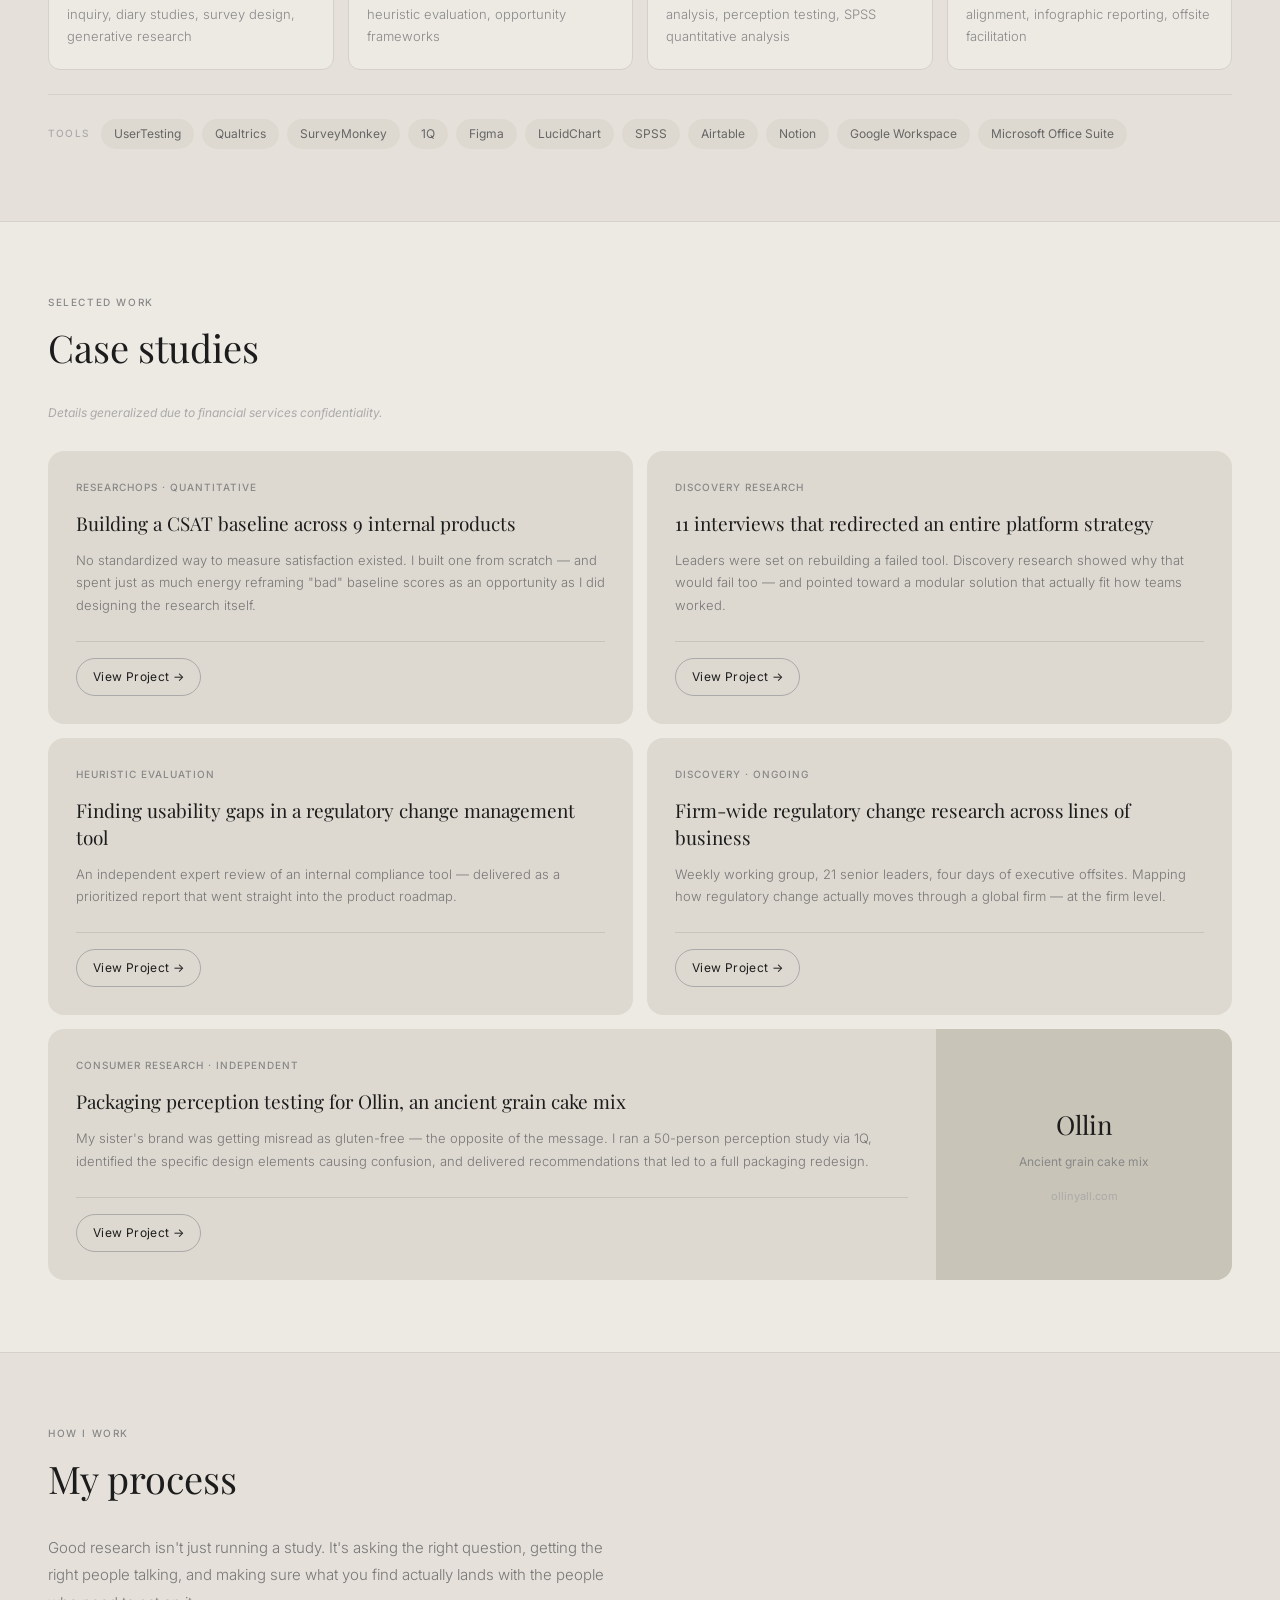
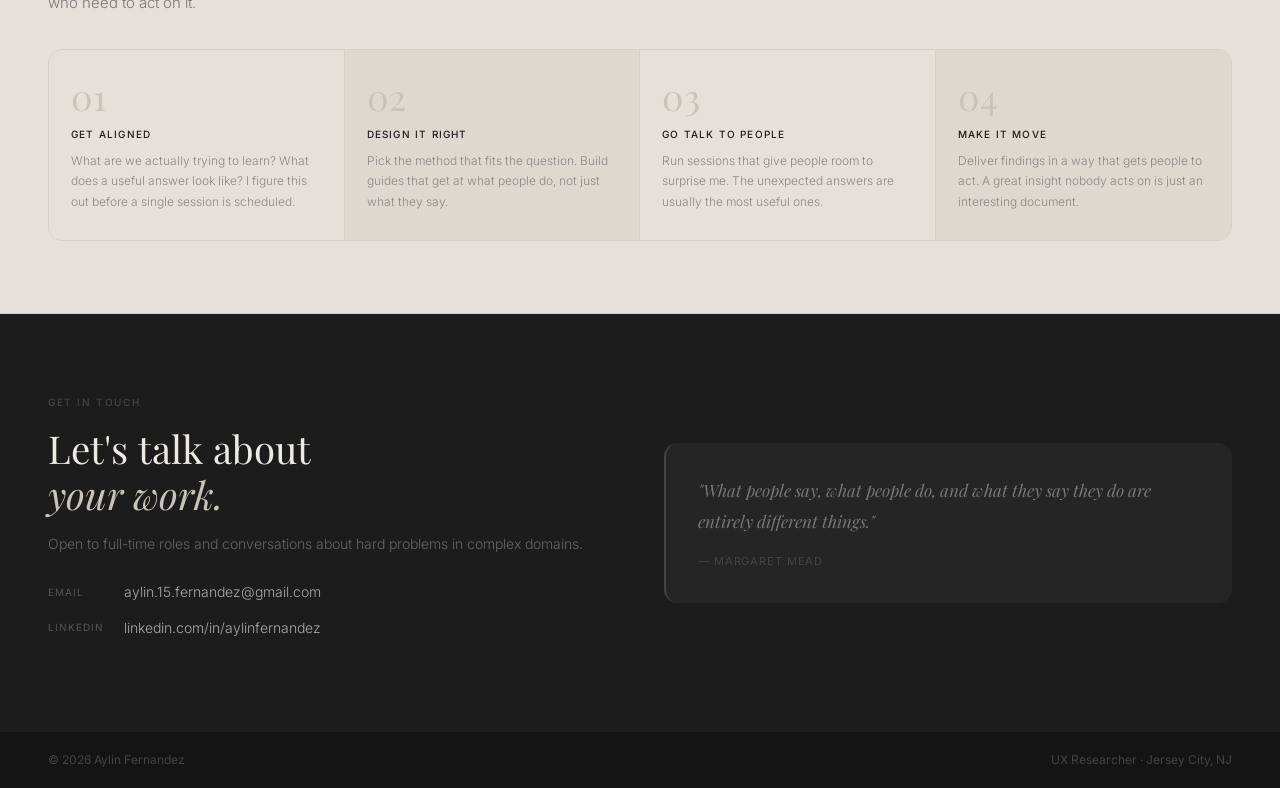
==== commit 5f8e8ca2: "Add files via upload" ====
--- a/index.html
+++ b/index.html
@@ -4,929 +4,629 @@
 <meta charset="UTF-8">
 <meta name="viewport" content="width=device-width, initial-scale=1.0">
 <title>Aylin Fernandez — UX Researcher</title>
-<link rel="preconnect" href="https://fonts.googleapis.com">
-<link rel="preconnect" href="https://fonts.gstatic.com" crossorigin>
-<link href="https://fonts.googleapis.com/css2?family=Lora:ital,wght@0,400;0,500;0,600;1,400;1,500&family=DM+Sans:wght@300;400;500&display=swap" rel="stylesheet">
+<link rel="stylesheet" href="shared.css">
 <style>
-  :root {
-    --cream: #F7F3EC;
-    --warm-white: #FDFAF5;
-    --sand: #E8E0D0;
-    --clay: #C4A882;
-    --rust: #9B5E3C;
-    --espresso: #3A2618;
-    --bark: #5C3D28;
-    --moss: #5A6650;
-    --sage: #8A9E7E;
-    --ink: #1E1610;
-    --muted: #7A6C5E;
-    --light-muted: #A89A8A;
-  }
-
-  * { margin: 0; padding: 0; box-sizing: border-box; }
-
-  html { scroll-behavior: smooth; }
-
-  body {
-    font-family: 'DM Sans', sans-serif;
-    background-color: var(--warm-white);
-    color: var(--ink);
-    font-size: 16px;
-    line-height: 1.7;
-  }
-
-  /* NAV */
-  nav {
-    position: fixed;
-    top: 0;
-    width: 100%;
-    z-index: 100;
-    padding: 1.25rem 4rem;
-    display: flex;
-    justify-content: space-between;
-    align-items: center;
-    background: rgba(253, 250, 245, 0.92);
-    backdrop-filter: blur(8px);
-    border-bottom: 1px solid var(--sand);
-  }
-
-  .nav-logo {
-    font-family: 'Lora', serif;
-    font-size: 1.1rem;
-    font-weight: 500;
-    color: var(--espresso);
-    text-decoration: none;
-    letter-spacing: 0.01em;
-  }
-
-  .nav-links {
-    display: flex;
-    gap: 2.5rem;
-    list-style: none;
-  }
-
-  .nav-links a {
-    font-size: 0.85rem;
-    font-weight: 400;
-    color: var(--muted);
-    text-decoration: none;
-    letter-spacing: 0.06em;
-    text-transform: uppercase;
-    transition: color 0.2s;
-  }
-
-  .nav-links a:hover { color: var(--rust); }
-
-  /* SECTIONS */
-  section { padding: 7rem 4rem; }
-
-  /* HERO */
-  #hero {
-    min-height: 100vh;
-    display: grid;
-    grid-template-columns: 1fr 1fr;
-    align-items: center;
-    gap: 4rem;
-    padding-top: 8rem;
-    background-color: var(--cream);
-  }
-
-  .hero-text { max-width: 520px; }
-
-  .hero-eyebrow {
-    font-size: 0.8rem;
-    letter-spacing: 0.12em;
-    text-transform: uppercase;
-    color: var(--rust);
-    font-weight: 500;
-    margin-bottom: 1.5rem;
-  }
-
-  .hero-name {
-    font-family: 'Lora', serif;
-    font-size: clamp(3rem, 5vw, 4.5rem);
-    font-weight: 500;
-    line-height: 1.1;
-    color: var(--espresso);
-    margin-bottom: 1.5rem;
-  }
-
-  .hero-name em {
-    font-style: italic;
-    color: var(--rust);
-  }
-
-  .hero-desc {
-    font-size: 1.1rem;
-    color: var(--muted);
-    line-height: 1.8;
-    max-width: 440px;
-    margin-bottom: 2.5rem;
-    font-weight: 300;
-  }
-
-  .hero-cta {
-    display: inline-block;
-    padding: 0.85rem 2rem;
-    background: var(--espresso);
-    color: var(--cream);
-    text-decoration: none;
-    font-size: 0.85rem;
-    letter-spacing: 0.05em;
-    font-weight: 500;
-    border-radius: 2px;
-    transition: background 0.2s;
-  }
-
-  .hero-cta:hover { background: var(--bark); }
-
-  .hero-visual {
-    display: flex;
-    justify-content: center;
-    align-items: center;
-  }
-
-  .hero-shape {
-    width: 380px;
-    height: 480px;
-    background: var(--sand);
-    border-radius: 200px 200px 160px 160px;
-    position: relative;
-    overflow: hidden;
-    display: flex;
-    flex-direction: column;
-    justify-content: flex-end;
-    padding: 2rem;
-  }
-
-  .hero-shape::before {
-    content: '';
-    position: absolute;
-    top: 40px;
-    left: 50%;
-    transform: translateX(-50%);
-    width: 180px;
-    height: 180px;
-    background: var(--clay);
-    border-radius: 50%;
-    opacity: 0.5;
-  }
-
-  .hero-shape-label {
-    position: relative;
-    z-index: 1;
-    background: var(--warm-white);
-    border-radius: 8px;
-    padding: 1rem 1.25rem;
-  }
-
-  .hero-shape-label p {
-    font-size: 0.75rem;
-    color: var(--muted);
-    text-transform: uppercase;
-    letter-spacing: 0.08em;
-    margin-bottom: 0.35rem;
-  }
-
-  .hero-shape-label strong {
-    font-family: 'Lora', serif;
-    font-size: 1rem;
-    color: var(--espresso);
-    font-weight: 500;
-  }
-
-  /* ABOUT */
-  #about {
-    background: var(--warm-white);
-    display: grid;
-    grid-template-columns: 1fr 1.4fr;
-    gap: 6rem;
-    align-items: start;
-  }
-
-  .section-label {
-    font-size: 0.75rem;
-    letter-spacing: 0.14em;
-    text-transform: uppercase;
-    color: var(--rust);
-    font-weight: 500;
-    margin-bottom: 1.25rem;
-  }
-
-  .about-heading {
-    font-family: 'Lora', serif;
-    font-size: clamp(2rem, 3vw, 2.75rem);
-    font-weight: 500;
-    line-height: 1.25;
-    color: var(--espresso);
-    position: sticky;
-    top: 6rem;
-  }
-
-  .about-body p {
-    color: var(--muted);
-    margin-bottom: 1.5rem;
-    font-size: 1.05rem;
-    line-height: 1.85;
-    font-weight: 300;
-  }
-
-  .about-body p strong {
-    color: var(--espresso);
-    font-weight: 500;
-  }
-
-  .skills-grid {
-    display: grid;
-    grid-template-columns: 1fr 1fr;
-    gap: 1rem;
-    margin-top: 2.5rem;
-  }
-
-  .skill-item {
-    border: 1px solid var(--sand);
-    border-radius: 6px;
-    padding: 1rem 1.25rem;
-    background: var(--cream);
-  }
-
-  .skill-item h4 {
-    font-size: 0.75rem;
-    letter-spacing: 0.1em;
-    text-transform: uppercase;
-    color: var(--rust);
-    margin-bottom: 0.5rem;
-    font-weight: 500;
-  }
-
-  .skill-item p {
-    font-size: 0.9rem;
-    color: var(--muted);
-    line-height: 1.6;
-    margin: 0;
-  }
-
-  /* CASE STUDIES */
-  #case-studies {
-    background: var(--cream);
-  }
-
-  .section-header {
-    display: flex;
-    justify-content: space-between;
-    align-items: flex-end;
-    margin-bottom: 3.5rem;
-    padding-bottom: 1.5rem;
-    border-bottom: 1px solid var(--sand);
-  }
-
-  .section-header-left h2 {
-    font-family: 'Lora', serif;
-    font-size: clamp(1.75rem, 2.5vw, 2.25rem);
-    font-weight: 500;
-    color: var(--espresso);
-    line-height: 1.2;
-  }
-
-  .section-note {
-    font-size: 0.8rem;
-    color: var(--light-muted);
-    font-style: italic;
-    max-width: 280px;
-    text-align: right;
-    line-height: 1.5;
-  }
-
-  .case-studies-grid {
-    display: grid;
-    grid-template-columns: repeat(2, 1fr);
-    gap: 1.5rem;
-  }
-
-  .case-card {
-    background: var(--warm-white);
-    border: 1px solid var(--sand);
-    border-radius: 8px;
-    padding: 2rem 2rem 1.75rem;
-    transition: border-color 0.2s, transform 0.2s;
-    cursor: default;
-  }
-
-  .case-card:hover {
-    border-color: var(--clay);
-    transform: translateY(-2px);
-  }
-
-  .case-card-tag {
-    display: inline-block;
-    font-size: 0.7rem;
-    letter-spacing: 0.1em;
-    text-transform: uppercase;
-    color: var(--moss);
-    background: #EEF0E8;
-    padding: 0.3rem 0.7rem;
-    border-radius: 2px;
-    margin-bottom: 1.25rem;
-    font-weight: 500;
-  }
-
-  .case-card h3 {
-    font-family: 'Lora', serif;
-    font-size: 1.3rem;
-    font-weight: 500;
-    color: var(--espresso);
-    line-height: 1.35;
-    margin-bottom: 0.75rem;
-  }
-
-  .case-card p {
-    font-size: 0.92rem;
-    color: var(--muted);
-    line-height: 1.75;
-    margin-bottom: 1.5rem;
-    font-weight: 300;
-  }
-
-  .case-meta {
-    display: flex;
-    gap: 1.5rem;
-    border-top: 1px solid var(--sand);
-    padding-top: 1.25rem;
-  }
-
-  .case-meta-item {
-    display: flex;
-    flex-direction: column;
-    gap: 0.2rem;
-  }
-
-  .case-meta-label {
-    font-size: 0.68rem;
-    text-transform: uppercase;
-    letter-spacing: 0.1em;
-    color: var(--light-muted);
-  }
-
-  .case-meta-value {
-    font-size: 0.85rem;
-    color: var(--espresso);
-    font-weight: 500;
-  }
-
-  /* PROCESS */
-  #process {
-    background: var(--warm-white);
-  }
-
-  .process-intro {
-    display: grid;
-    grid-template-columns: 1fr 1.8fr;
-    gap: 6rem;
-    margin-bottom: 4rem;
-  }
-
-  .process-intro h2 {
-    font-family: 'Lora', serif;
-    font-size: clamp(1.75rem, 2.5vw, 2.25rem);
-    font-weight: 500;
-    color: var(--espresso);
-    line-height: 1.25;
-    position: sticky;
-    top: 6rem;
-  }
-
-  .process-intro-body p {
-    font-size: 1.05rem;
-    color: var(--muted);
-    line-height: 1.85;
-    margin-bottom: 1.25rem;
-    font-weight: 300;
-  }
-
-  .process-steps {
-    display: grid;
-    grid-template-columns: repeat(4, 1fr);
-    gap: 0;
-    border: 1px solid var(--sand);
-    border-radius: 8px;
-    overflow: hidden;
-  }
-
-  .process-step {
-    padding: 2rem 1.75rem;
-    border-right: 1px solid var(--sand);
-    position: relative;
-  }
-
-  .process-step:last-child { border-right: none; }
-
-  .process-step:nth-child(odd) { background: var(--cream); }
-  .process-step:nth-child(even) { background: var(--warm-white); }
-
-  .step-num {
-    font-family: 'Lora', serif;
-    font-size: 2.5rem;
-    font-weight: 400;
-    color: var(--sand);
-    line-height: 1;
-    margin-bottom: 1rem;
-  }
-
-  .process-step h3 {
-    font-size: 0.85rem;
-    text-transform: uppercase;
-    letter-spacing: 0.1em;
-    color: var(--rust);
-    margin-bottom: 0.75rem;
-    font-weight: 500;
-  }
-
-  .process-step p {
-    font-size: 0.88rem;
-    color: var(--muted);
-    line-height: 1.7;
-    font-weight: 300;
-  }
-
-  .tools-section {
-    margin-top: 3.5rem;
-    padding-top: 3rem;
-    border-top: 1px solid var(--sand);
-  }
-
-  .tools-section h3 {
-    font-size: 0.75rem;
-    letter-spacing: 0.14em;
-    text-transform: uppercase;
-    color: var(--muted);
-    margin-bottom: 1.5rem;
-  }
-
-  .tools-list {
-    display: flex;
-    flex-wrap: wrap;
-    gap: 0.75rem;
-  }
-
-  .tool-tag {
-    font-size: 0.82rem;
-    color: var(--bark);
-    background: #F0E8DE;
-    border: 1px solid var(--clay);
-    border-radius: 2px;
-    padding: 0.4rem 0.9rem;
-    font-weight: 400;
-  }
-
-  /* CONTACT */
-  #contact {
-    background: var(--espresso);
-    display: grid;
-    grid-template-columns: 1fr 1fr;
-    gap: 4rem;
-    align-items: center;
-  }
-
-  #contact .section-label { color: var(--clay); }
-
-  #contact h2 {
-    font-family: 'Lora', serif;
-    font-size: clamp(2rem, 3vw, 2.75rem);
-    font-weight: 500;
-    color: var(--cream);
-    line-height: 1.2;
-    margin-bottom: 1.5rem;
-  }
-
-  #contact h2 em {
-    font-style: italic;
-    color: var(--clay);
-  }
-
-  #contact p {
-    color: var(--light-muted);
-    line-height: 1.8;
-    margin-bottom: 2rem;
-    font-size: 1.05rem;
-    font-weight: 300;
-  }
-
-  .contact-links {
-    display: flex;
-    flex-direction: column;
-    gap: 1rem;
-  }
-
-  .contact-link {
-    display: flex;
-    align-items: center;
-    gap: 1rem;
-    color: var(--cream);
-    text-decoration: none;
-    font-size: 0.95rem;
-    font-weight: 400;
-    transition: color 0.2s;
-  }
-
-  .contact-link:hover { color: var(--clay); }
-
-  .contact-link-label {
-    font-size: 0.68rem;
-    text-transform: uppercase;
-    letter-spacing: 0.12em;
-    color: var(--light-muted);
-    min-width: 60px;
-  }
-
-  .contact-divider {
-    width: 1px;
-    height: 100%;
-    background: rgba(255,255,255,0.06);
-  }
-
-  .contact-callout {
-    background: rgba(255,255,255,0.04);
-    border: 1px solid rgba(255,255,255,0.08);
-    border-radius: 8px;
-    padding: 2.5rem;
-  }
-
-  .contact-callout blockquote {
-    font-family: 'Lora', serif;
-    font-size: 1.3rem;
-    font-style: italic;
-    color: var(--cream);
-    line-height: 1.6;
-    margin-bottom: 1.5rem;
-    font-weight: 400;
-  }
-
-  .contact-callout cite {
-    font-size: 0.8rem;
-    color: var(--light-muted);
-    font-style: normal;
-    letter-spacing: 0.06em;
-    text-transform: uppercase;
-  }
-
-  /* FOOTER */
-  footer {
-    background: var(--ink);
-    padding: 1.75rem 4rem;
-    display: flex;
-    justify-content: space-between;
-    align-items: center;
-  }
-
-  footer p {
-    font-size: 0.8rem;
-    color: var(--light-muted);
-  }
-
-  footer span {
-    font-size: 0.8rem;
-    color: var(--muted);
-  }
-
-  /* ANIMATIONS */
-  .fade-in {
-    opacity: 0;
-    transform: translateY(20px);
-    transition: opacity 0.7s ease, transform 0.7s ease;
-  }
-
-  .fade-in.visible {
-    opacity: 1;
-    transform: translateY(0);
-  }
-
-  /* RESPONSIVE */
-  @media (max-width: 900px) {
-    nav { padding: 1.25rem 2rem; }
-    section { padding: 5rem 2rem; }
-    #hero { grid-template-columns: 1fr; padding-top: 7rem; }
-    .hero-visual { display: none; }
-    #about { grid-template-columns: 1fr; gap: 2.5rem; }
-    .about-heading { position: static; }
-    .case-studies-grid { grid-template-columns: 1fr; }
-    .process-intro { grid-template-columns: 1fr; gap: 2rem; }
-    .process-intro h2 { position: static; }
-    .process-steps { grid-template-columns: 1fr 1fr; }
-    .process-step { border-bottom: 1px solid var(--sand); }
-    #contact { grid-template-columns: 1fr; }
-    footer { flex-direction: column; gap: 0.5rem; text-align: center; }
-  }
-
-  @media (max-width: 600px) {
-    .process-steps { grid-template-columns: 1fr; }
-    .skills-grid { grid-template-columns: 1fr; }
-    .nav-links { gap: 1.5rem; }
-  }
+/* HERO */
+.hero {
+  background: var(--hero-bg);
+  padding: 80px 48px 72px;
+  display: grid;
+  grid-template-columns: 1fr 240px;
+  gap: 48px;
+  align-items: center;
+}
+.hero-eyebrow {
+  font-size: 11px;
+  letter-spacing: 0.14em;
+  text-transform: uppercase;
+  color: #5A5470;
+  font-weight: 500;
+  margin-bottom: 20px;
+}
+.hero-headline {
+  font-family: var(--serif);
+  font-size: clamp(38px, 5vw, 56px);
+  font-weight: 400;
+  line-height: 1.08;
+  color: var(--ink);
+  margin-bottom: 22px;
+}
+.hero-sub {
+  font-size: 15px;
+  color: #3A3A3A;
+  line-height: 1.8;
+  max-width: 420px;
+  margin-bottom: 32px;
+  font-weight: 300;
+}
+.hero-btn {
+  display: inline-block;
+  background: var(--peach);
+  color: var(--ink);
+  font-size: 13px;
+  padding: 13px 28px;
+  border-radius: 30px;
+  text-decoration: none;
+  letter-spacing: 0.03em;
+  transition: opacity 0.2s;
+}
+.hero-btn:hover { opacity: 0.85; }
+.hero-photo {
+  width: 220px;
+  height: 270px;
+  background: #B8B0C8;
+  border-radius: 20px;
+  overflow: hidden;
+  display: flex;
+  align-items: center;
+  justify-content: center;
+  flex-direction: column;
+  gap: 10px;
+}
+.hero-photo img { width: 100%; height: 100%; object-fit: cover; }
+.hero-photo-placeholder { font-size: 13px; color: #8A82A0; }
+
+/* VALUES BAR */
+.values-bar {
+  background: var(--dark);
+  padding: 32px 48px;
+  display: grid;
+  grid-template-columns: repeat(4, 1fr);
+}
+.val {
+  text-align: center;
+  padding: 0 20px;
+  border-right: 0.5px solid #2E2E2E;
+}
+.val:last-child { border: none; }
+.val-title {
+  font-family: var(--serif);
+  font-size: 15px;
+  color: #EDEAE4;
+  font-weight: 400;
+  margin-bottom: 6px;
+}
+.val-sub { font-size: 11px; color: #555; line-height: 1.55; }
+
+/* SECTIONS */
+.sec {
+  padding: 72px 48px;
+  border-bottom: 0.5px solid var(--border);
+}
+.sec-alt { background: var(--bg-alt); }
+.sec-label {
+  font-size: 10px;
+  letter-spacing: 0.16em;
+  text-transform: uppercase;
+  color: var(--muted);
+  font-weight: 500;
+  margin-bottom: 14px;
+}
+.sec-title {
+  font-family: var(--serif);
+  font-size: clamp(28px, 3vw, 38px);
+  font-weight: 400;
+  color: var(--ink);
+  margin-bottom: 32px;
+  line-height: 1.2;
+}
+
+/* ABOUT */
+.about-grid {
+  display: grid;
+  grid-template-columns: 1.3fr 0.7fr;
+  gap: 56px;
+  align-items: start;
+}
+.about-text {
+  font-size: 15px;
+  color: #555;
+  line-height: 1.9;
+  font-weight: 300;
+}
+.about-text p { margin-bottom: 18px; }
+.about-text p:last-of-type { margin-bottom: 0; }
+.about-text strong { color: var(--ink); font-weight: 500; }
+.fun-facts { display: flex; flex-wrap: wrap; gap: 8px; margin-top: 20px; }
+.fun-tag {
+  font-size: 12px;
+  color: #555;
+  background: var(--card);
+  padding: 6px 14px;
+  border-radius: 30px;
+}
+.about-aside { display: flex; flex-direction: column; padding-top: 4px; }
+.aside-item {
+  padding: 16px 0;
+  border-bottom: 0.5px solid var(--border);
+}
+.aside-item:first-child { padding-top: 0; }
+.aside-item:last-child { border: none; padding-bottom: 0; }
+.aside-label {
+  font-size: 10px;
+  text-transform: uppercase;
+  letter-spacing: 0.12em;
+  color: var(--light);
+  margin-bottom: 6px;
+  font-weight: 500;
+}
+.aside-val { font-size: 13px; color: #666; font-weight: 300; line-height: 1.6; }
+
+/* CAPABILITIES */
+.skills-grid {
+  display: grid;
+  grid-template-columns: repeat(4, 1fr);
+  gap: 14px;
+  margin-bottom: 24px;
+}
+.skill-card {
+  background: var(--bg);
+  border-radius: 12px;
+  padding: 22px 18px;
+  border: 0.5px solid var(--border);
+}
+.skill-card h4 {
+  font-size: 10px;
+  text-transform: uppercase;
+  letter-spacing: 0.12em;
+  color: var(--ink);
+  font-weight: 500;
+  margin-bottom: 10px;
+}
+.skill-card p { font-size: 13px; color: var(--muted); line-height: 1.7; font-weight: 300; }
+.tools-row {
+  padding-top: 24px;
+  border-top: 0.5px solid var(--border);
+  display: flex;
+  flex-wrap: wrap;
+  gap: 8px;
+  align-items: center;
+}
+.tools-label {
+  font-size: 10px;
+  text-transform: uppercase;
+  letter-spacing: 0.12em;
+  color: var(--light);
+  font-weight: 500;
+  margin-right: 4px;
+}
+.tool-tag {
+  font-size: 12px;
+  color: #666;
+  background: var(--card);
+  padding: 5px 13px;
+  border-radius: 30px;
+}
+
+/* CASE STUDIES */
+.case-note {
+  font-size: 12px;
+  color: var(--light);
+  font-style: italic;
+  margin-bottom: 28px;
+}
+.case-grid {
+  display: grid;
+  grid-template-columns: 1fr 1fr;
+  gap: 14px;
+}
+.case-card {
+  background: var(--card);
+  border-radius: 16px;
+  padding: 28px;
+  display: flex;
+  flex-direction: column;
+  transition: transform 0.2s;
+}
+.case-card:hover { transform: translateY(-2px); }
+.c-tag {
+  font-size: 10px;
+  letter-spacing: 0.1em;
+  text-transform: uppercase;
+  color: var(--muted);
+  margin-bottom: 14px;
+  font-weight: 500;
+}
+.c-title {
+  font-family: var(--serif);
+  font-size: 19px;
+  font-weight: 400;
+  color: var(--ink);
+  line-height: 1.4;
+  margin-bottom: 12px;
+}
+.c-body {
+  font-size: 13px;
+  color: #777;
+  line-height: 1.75;
+  flex: 1;
+  margin-bottom: 24px;
+  font-weight: 300;
+}
+.c-footer { border-top: 0.5px solid var(--border-card); padding-top: 16px; }
+.view-btn {
+  display: inline-block;
+  font-size: 12px;
+  color: var(--ink);
+  border: 0.5px solid #AAA;
+  padding: 8px 16px;
+  border-radius: 30px;
+  text-decoration: none;
+  letter-spacing: 0.03em;
+  transition: background 0.2s, border-color 0.2s;
+}
+.view-btn:hover { background: var(--ink); color: var(--bg); border-color: var(--ink); }
+
+/* OLLIN CARD */
+.ollin-card {
+  grid-column: 1 / -1;
+  background: var(--card);
+  border-radius: 16px;
+  display: grid;
+  grid-template-columns: 3fr 1fr;
+  overflow: hidden;
+}
+.ollin-body { padding: 28px; display: flex; flex-direction: column; }
+.ollin-aside {
+  background: var(--card-alt);
+  display: flex;
+  flex-direction: column;
+  align-items: center;
+  justify-content: center;
+  gap: 6px;
+  padding: 24px;
+}
+.ollin-name {
+  font-family: var(--serif);
+  font-size: 26px;
+  color: var(--ink);
+  font-weight: 400;
+}
+.ollin-sub { font-size: 12px; color: #888; text-align: center; line-height: 1.5; }
+.ollin-url { font-size: 11px; color: var(--light); margin-top: 10px; }
+.ollin-url a { color: var(--light); text-decoration: none; }
+.ollin-url a:hover { color: var(--ink); }
+
+/* PROCESS */
+.process-intro {
+  font-size: 15px;
+  color: #777;
+  line-height: 1.85;
+  max-width: 560px;
+  margin-bottom: 32px;
+  font-weight: 300;
+}
+.process-steps {
+  display: grid;
+  grid-template-columns: repeat(4, 1fr);
+  border: 0.5px solid var(--border);
+  border-radius: 14px;
+  overflow: hidden;
+}
+.p-step {
+  padding: 28px 22px;
+  border-right: 0.5px solid var(--border);
+  background: var(--bg-alt);
+}
+.p-step:last-child { border-right: none; }
+.p-step:nth-child(even) { background: var(--card); }
+.p-num {
+  font-family: var(--serif);
+  font-size: 36px;
+  color: #C9C4BA;
+  margin-bottom: 12px;
+  font-weight: 400;
+  line-height: 1;
+}
+.p-step h3 {
+  font-size: 10px;
+  text-transform: uppercase;
+  letter-spacing: 0.12em;
+  color: var(--ink);
+  margin-bottom: 8px;
+  font-weight: 500;
+}
+.p-step p { font-size: 12px; color: var(--muted); line-height: 1.7; font-weight: 300; }
+
+/* CONTACT */
+.contact-sec {
+  background: var(--dark);
+  padding: 80px 48px;
+}
+.contact-grid {
+  display: grid;
+  grid-template-columns: 1fr 1fr;
+  gap: 48px;
+  align-items: center;
+}
+.contact-title {
+  font-family: var(--serif);
+  font-size: clamp(28px, 3vw, 40px);
+  font-weight: 400;
+  color: #EDEAE4;
+  margin-bottom: 14px;
+  line-height: 1.2;
+}
+.contact-title em { font-style: italic; color: #C9C4BA; }
+.contact-desc { font-size: 14px; color: #666; line-height: 1.8; margin-bottom: 24px; font-weight: 300; }
+.c-row { display: flex; gap: 16px; align-items: center; margin-bottom: 12px; }
+.c-row-label { font-size: 10px; text-transform: uppercase; letter-spacing: 0.1em; color: #555; min-width: 60px; }
+.c-row-val { font-size: 14px; color: #AAA; font-weight: 300; }
+.c-row-val a { color: #AAA; text-decoration: none; }
+.c-row-val a:hover { color: #EDEAE4; }
+.contact-quote {
+  background: #252525;
+  border-radius: 14px;
+  padding: 32px;
+  border-left: 2px solid #444;
+}
+.contact-quote blockquote {
+  font-family: var(--serif);
+  font-size: 17px;
+  color: #777;
+  line-height: 1.8;
+  font-style: italic;
+}
+.contact-quote cite {
+  font-size: 11px;
+  color: #444;
+  margin-top: 16px;
+  display: block;
+  font-style: normal;
+  letter-spacing: 0.08em;
+  text-transform: uppercase;
+}
+
+/* FADE IN */
+.fade { opacity: 0; transform: translateY(18px); transition: opacity 0.65s ease, transform 0.65s ease; }
+.fade.visible { opacity: 1; transform: none; }
+
+@media (max-width: 900px) {
+  .hero, .about-grid, .contact-grid { grid-template-columns: 1fr; }
+  .hero-photo { display: none; }
+  .skills-grid, .case-grid { grid-template-columns: 1fr; }
+  .values-bar { grid-template-columns: 1fr 1fr; gap: 16px; }
+  .process-steps { grid-template-columns: 1fr 1fr; }
+  .ollin-card { grid-template-columns: 1fr; }
+  .ollin-aside { display: none; }
+  .sec { padding: 48px 24px; }
+  .contact-sec { padding: 56px 24px; }
+  .hero { padding: 56px 24px; }
+  .values-bar { padding: 28px 24px; }
+}
 </style>
 </head>
 <body>
 
 <nav>
-  <a href="#hero" class="nav-logo">Aylin Fernandez</a>
+  <a href="index.html" class="nav-logo">Aylin Fernandez</a>
   <ul class="nav-links">
     <li><a href="#about">About</a></li>
-    <li><a href="#case-studies">Work</a></li>
+    <li><a href="#work">Work</a></li>
     <li><a href="#process">Process</a></li>
-    <li><a href="#contact">Contact</a></li>
+    <li><a href="#contact" class="nav-cta">Get in touch</a></li>
   </ul>
 </nav>
 
 <!-- HERO -->
-<section id="hero">
-  <div class="hero-text fade-in">
-    <p class="hero-eyebrow">UX Researcher</p>
-    <h1 class="hero-name">Understanding<br>people is my<br><em>practice.</em></h1>
-    <p class="hero-desc">I turn complex organizational problems into clear human insights — helping teams build products people actually want to use.</p>
-    <a href="#case-studies" class="hero-cta">View my work</a>
-  </div>
-  <div class="hero-visual fade-in" style="transition-delay: 0.2s">
-    <div class="hero-shape">
-      <div class="hero-shape-label">
-        <p>Currently based in</p>
-        <strong>Jersey City, NJ</strong>
-      </div>
-    </div>
+<section class="hero">
+  <div class="fade">
+    <p class="hero-eyebrow">UX Researcher · Jersey City, NJ</p>
+    <h1 class="hero-headline">Built on curiosity<br>&amp; grounded in<br>evidence.</h1>
+    <p class="hero-sub">From academic labs to the inner workings of a global bank, I've built a practice around understanding human behavior in complex, high-stakes environments.</p>
+    <a href="#work" class="hero-btn">See my work</a>
+  </div>
+  <div class="hero-photo fade" style="transition-delay:0.15s;">
+    <span class="hero-photo-placeholder">Your photo here</span>
   </div>
 </section>
 
+<!-- VALUES -->
+<div class="values-bar">
+  <div class="val">
+    <div class="val-title">Evidence over assumption</div>
+    <div class="val-sub">Every recommendation is grounded in what people actually do and say</div>
+  </div>
+  <div class="val">
+    <div class="val-title">Impact over output</div>
+    <div class="val-sub">Research is only as good as what it changes</div>
+  </div>
+  <div class="val">
+    <div class="val-title">Rigor without the jargon</div>
+    <div class="val-sub">Findings that anyone in the room can understand and act on</div>
+  </div>
+  <div class="val">
+    <div class="val-title">Findings that move decisions</div>
+    <div class="val-sub">Getting insights to the people who need them, when it matters</div>
+  </div>
+</div>
+
 <!-- ABOUT -->
-<section id="about">
-  <div class="fade-in">
-    <p class="section-label">About</p>
-    <h2 class="about-heading">Research that moves<br>organizations forward.</h2>
-  </div>
-  <div class="about-body fade-in" style="transition-delay: 0.15s">
-    <p>I came to UX research through an unconventional path. I studied psychology and Spanish at Texas State University, then entered a PhD program in developmental psychology at UMass Amherst — where I spent three years doing rigorous academic research on stress and wellbeing in adolescents of color, including biological data collection like cortisol and HRV. I presented at conferences, wrote extensively, and developed a deep foundation in research methodology — all through the Family Relationships, Affective Science, and Minority Health (FAM) Lab.</p>
-    <p>What I realized is that I loved the research — the investigation, the concrete findings, the act of making sense of complex human behavior. What I didn't love was where academic research ended: publications and grant proposals, rather than <strong>decisions and change.</strong> I wanted my findings to move something.</p>
-    <p>That realization led me to UX research. I interned at JPMorgan Chase in the summer of 2025, working within Regulatory Controls & Operational Risk Technology under Corporate Technology — and the work clicked immediately. I took a full-time role and haven't looked back. I bring the rigor of academic research into an industry context, with a particular interest in <strong>complex organizational systems, internal tooling, and the humans navigating high-stakes processes.</strong></p>
+<section class="sec" id="about">
+  <div class="about-grid fade">
+    <div>
+      <p class="sec-label">About</p>
+      <h2 class="sec-title">A little about me</h2>
+      <div class="about-text">
+        <p>I came to UX research through developmental psychology — I spent three years at UMass Amherst's <strong>FAM Lab</strong> conducting mixed-methods research on stress and wellbeing in Latino adolescents, which included everything from behavioral studies to biological data collection. It was rigorous, meaningful work, and it gave me a strong foundation in how to ask good questions and what to do with the answers.</p>
+        <p>Over time, I found myself drawn to applying that foundation in a different context — one where the findings feed directly into product decisions. That's what brought me to <strong>JPMorgan Chase</strong>, where I now research the humans navigating some of the most complex internal systems in financial services.</p>
+        <p>When I'm off the clock, I'm usually cooking or baking, at a dance class, or on a soccer field! If not there, then watching TV with my dog Leia and cats Buckey and Earl.</p>
+        <div class="fun-facts">
+          <span class="fun-tag">Soccer league</span>
+          <span class="fun-tag">Dance classes</span>
+          <span class="fun-tag">Cooking &amp; baking</span>
+          <span class="fun-tag">Leia, Buckey &amp; Earl</span>
+          <span class="fun-tag">Dallas raised</span>
+        </div>
+      </div>
+    </div>
+    <div class="about-aside">
+      <div class="aside-item">
+        <p class="aside-label">Current role</p>
+        <p class="aside-val">Experience Research Associate<br>JPMorgan Chase</p>
+      </div>
+      <div class="aside-item">
+        <p class="aside-label">Education</p>
+        <p class="aside-val">M.S. Developmental Psychology<br>UMass Amherst<br><br>B.S. Psychology &amp; Spanish<br>Texas State University</p>
+      </div>
+      <div class="aside-item">
+        <p class="aside-label">Based in</p>
+        <p class="aside-val">Jersey City, NJ</p>
+      </div>
+      <div class="aside-item">
+        <p class="aside-label">Open to</p>
+        <p class="aside-val">Full-time roles</p>
+      </div>
+    </div>
+  </div>
+</section>
+
+<!-- CAPABILITIES -->
+<section class="sec sec-alt">
+  <div class="fade">
+    <p class="sec-label">Capabilities</p>
+    <h2 class="sec-title">What I bring to a team</h2>
     <div class="skills-grid">
-      <div class="skill-item">
+      <div class="skill-card">
         <h4>Discovery</h4>
-        <p>Contextual inquiry, stakeholder interviews, diary studies, survey research</p>
-      </div>
-      <div class="skill-item">
+        <p>Stakeholder interviews, contextual inquiry, diary studies, survey design, generative research</p>
+      </div>
+      <div class="skill-card">
         <h4>Synthesis</h4>
-        <p>Affinity mapping, journey mapping, heuristic evaluation, opportunity frameworks</p>
-      </div>
-      <div class="skill-item">
+        <p>Journey mapping, affinity mapping, heuristic evaluation, opportunity frameworks</p>
+      </div>
+      <div class="skill-card">
         <h4>Measurement</h4>
-        <p>CSAT programs, Likert-scale surveys, SPSS analysis, perception testing</p>
-      </div>
-      <div class="skill-item">
+        <p>CSAT program design, Likert-scale analysis, perception testing, SPSS quantitative analysis</p>
+      </div>
+      <div class="skill-card">
         <h4>Communication</h4>
-        <p>Executive readouts, infographic reporting, stakeholder alignment, offsite facilitation</p>
-      </div>
-    </div>
-  </div>
-</section>
-
-<!-- CASE STUDIES -->
-<section id="case-studies">
-  <div class="section-header fade-in">
-    <div class="section-header-left">
-      <p class="section-label">Selected Work</p>
-      <h2>Case studies</h2>
-    </div>
-    <p class="section-note">Details generalized due to financial services confidentiality.</p>
-  </div>
-  <div class="case-studies-grid" style="grid-template-columns: repeat(2, 1fr);">
-    <div class="case-card fade-in">
-      <span class="case-card-tag">ResearchOps · Quantitative</span>
-      <h3>Building a CSAT baseline across 9 internal tools at JPMorgan Chase</h3>
-      <p>Regulatory Controls & Operational Risk Technology had no standardized way to measure product satisfaction. I designed and launched a CSAT program across the team's full product suite — establishing a repeatable measurement framework from scratch. Surveys captured satisfaction, ease of use, and a product-specific third variable on a 5-point Likert scale, supplemented by open-ended qualitative questions to contextualize scores. Findings were delivered as one-page infographic readouts to product stakeholders, including score interpretation, user role breakdowns, and response rates. A key part of the work was stakeholder management: most baseline scores fell in the "needing improvement" or "fair" range, and reframing these results as a starting point — not a verdict — was critical to keeping product owners engaged and aligned on next steps.</p>
-      <div class="case-meta">
-        <div class="case-meta-item">
-          <span class="case-meta-label">Methods</span>
-          <span class="case-meta-value">Survey design, Likert scale, qualitative analysis, stakeholder readouts</span>
-        </div>
-        <div class="case-meta-item">
-          <span class="case-meta-label">Scale</span>
-          <span class="case-meta-value">300+ participants · 9 products · ongoing</span>
-        </div>
-      </div>
-    </div>
-    <div class="case-card fade-in" style="transition-delay: 0.1s">
-      <span class="case-card-tag">Discovery Research</span>
-      <h3>Reshaping the direction of an analytics platform through discovery at JPMorgan Chase</h3>
-      <p>Senior leaders were weighing whether to rebuild a previously failed internal reporting platform for regulatory and operational risk work. Before any build decisions were made, I led discovery research to understand how reporting actually happened across the organization. Through 11 interviews with end users, product stakeholders, and governance leads, we mapped a fragmented, manual process: report requests passed through multiple hands before reaching an engineer who would pull and massage raw data in Tableau, then send results back upstream — making teams reactive rather than analytical. A key finding was that reporting maturity varied significantly across sub-teams, many of whom already had lightweight systems in place. Rebuilding a single platform and forcing migration would have created massive adoption risk. The research reoriented the product direction entirely: instead of a standalone tool, the team built a modular data and feature layer that sub-teams could opt into from within their existing tools — a lower-lift, higher-adoption solution that directly addressed the pain points we surfaced.</p>
-      <div class="case-meta">
-        <div class="case-meta-item">
-          <span class="case-meta-label">Methods</span>
-          <span class="case-meta-value">Discovery interviews, workflow mapping, stakeholder readout</span>
-        </div>
-        <div class="case-meta-item">
-          <span class="case-meta-label">Impact</span>
-          <span class="case-meta-value">11 interviews · redirected product strategy</span>
-        </div>
-      </div>
-    </div>
-    <div class="case-card fade-in" style="transition-delay: 0.05s">
-      <span class="case-card-tag">Heuristic Evaluation</span>
-      <h3>Identifying usability gaps in a regulatory change management tool at JPMorgan Chase</h3>
-      <p>Product owners of an internal tool used to process legal and regulatory changes — including laws, rules, regulations, and legal entity updates within the risk management and compliance space — requested a heuristic evaluation to inform their product roadmap. I independently evaluated the tool against established usability heuristics, documented findings, and delivered a written report with prioritized recommendations. The product team found the evaluation directly actionable and incorporated the insights into their roadmap planning.</p>
-      <div class="case-meta">
-        <div class="case-meta-item">
-          <span class="case-meta-label">Methods</span>
-          <span class="case-meta-value">Heuristic evaluation, expert review</span>
-        </div>
-        <div class="case-meta-item">
-          <span class="case-meta-label">Impact</span>
-          <span class="case-meta-value">Findings adopted into product roadmap</span>
-        </div>
-      </div>
-    </div>
-    <div class="case-card fade-in" style="transition-delay: 0.15s">
-      <span class="case-card-tag">Discovery · Ongoing</span>
-      <h3>Researching firm-wide regulatory change processes across lines of business at JPMorgan Chase</h3>
-      <p>As part of a cross-functional working group meeting weekly since February 2026, I've been supporting senior leaders in understanding how legal and regulatory change management operates across the entire firm — spanning multiple lines of business and corporate functions. Discovery surveys with 21 senior participants helped map pain points and process differences across the full regulatory lifecycle: from front-end impact assessment through to implementation and governance oversight. Research has focused on how forums and decision-making meetings function at the firm-wide level. I've attended four days of executive offsites, providing on-the-ground research support as senior leaders work through structural decisions — an unusual level of access that has shaped both the research questions and the depth of findings.</p>
-      <div class="case-meta">
-        <div class="case-meta-item">
-          <span class="case-meta-label">Methods</span>
-          <span class="case-meta-value">Survey research, discovery, executive facilitation support</span>
-        </div>
-        <div class="case-meta-item">
-          <span class="case-meta-label">Scale</span>
-          <span class="case-meta-value">21 senior participants · firm-wide scope · ongoing</span>
-        </div>
-      </div>
-    </div>
-    <div class="case-card fade-in" style="transition-delay: 0.1s; grid-column: 1 / -1; max-width: 640px;">
-      <span class="case-card-tag">Consumer Research · Independent</span>
-      <h3>Clarifying product messaging for Ollin, an ancient grain cake mix brand</h3>
-      <p>My sister is the founder of <a href="https://allinyall.com" target="_blank" style="color: var(--rust); text-decoration: none; border-bottom: 1px solid var(--clay);">Ollin</a> — a cake box mix brand built around ancient grains. As the product approached its first year, consumer feedback suggested people were misreading the packaging as gluten-free, when in fact the brand's message is the opposite: a celebration of ancient, gluten-positive grains. She asked me to run a structured market research survey to test whether that perception was real and where it was coming from. Using 1Q, a market research platform, I surveyed 50 adults across the US, showing them photos of the packaging and asking about their interpretations. The findings confirmed the misread was happening — and more importantly, identified which specific design elements were driving it. I delivered the findings with design-specific recommendations, which my sister brought to her designer. The packaging was updated as a result, sharpening the brand's messaging and better communicating what makes Ollin distinct.</p>
-      <div class="case-meta">
-        <div class="case-meta-item">
-          <span class="case-meta-label">Methods</span>
-          <span class="case-meta-value">Survey research, perception testing, consumer insights</span>
-        </div>
-        <div class="case-meta-item">
-          <span class="case-meta-label">Scale</span>
-          <span class="case-meta-value">50 participants · led to packaging redesign</span>
-        </div>
-      </div>
-    </div>
-  </div>
-    <div class="case-card fade-in">
-      <span class="case-card-tag">ResearchOps · Quantitative</span>
-      <h3>Building a CSAT baseline across 9 internal tools at JPMorgan Chase</h3>
-      <p>Regulatory Controls & Operational Risk Technology had no standardized way to measure product satisfaction. I designed and launched a CSAT program across the team's full product suite — establishing a repeatable measurement framework from scratch. Surveys captured satisfaction, ease of use, and a product-specific third variable on a 5-point Likert scale, supplemented by open-ended qualitative questions to contextualize scores. Findings were delivered as one-page infographic readouts to product stakeholders, including score interpretation, user role breakdowns, and response rates. A key part of the work was stakeholder management: most baseline scores fell in the "needing improvement" or "fair" range, and reframing these results as a starting point — not a verdict — was critical to keeping product owners engaged and aligned on next steps.</p>
-      <div class="case-meta">
-        <div class="case-meta-item">
-          <span class="case-meta-label">Methods</span>
-          <span class="case-meta-value">Survey design, Likert scale, qualitative analysis, stakeholder readouts</span>
-        </div>
-        <div class="case-meta-item">
-          <span class="case-meta-label">Scale</span>
-          <span class="case-meta-value">300+ participants · 9 products · ongoing</span>
-        </div>
-      </div>
-    </div>
-    <div class="case-card fade-in" style="transition-delay: 0.1s">
-      <span class="case-card-tag">Discovery Research</span>
-      <h3>Reshaping the direction of an analytics platform through discovery at JPMorgan Chase</h3>
-      <p>Senior leaders were weighing whether to rebuild a previously failed internal reporting platform for regulatory and operational risk work. Before any build decisions were made, I led discovery research to understand how reporting actually happened across the organization. Through 11 interviews with end users, product stakeholders, and governance leads, we mapped a fragmented, manual process: report requests passed through multiple hands before reaching an engineer who would pull and massage raw data in Tableau, then send results back upstream — making teams reactive rather than analytical. A key finding was that reporting maturity varied significantly across sub-teams, many of whom already had lightweight systems in place. Rebuilding a single platform and forcing migration would have created massive adoption risk. The research reoriented the product direction entirely: instead of a standalone tool, the team built a modular data and feature layer that sub-teams could opt into from within their existing tools — a lower-lift, higher-adoption solution that directly addressed the pain points we surfaced.</p>
-      <div class="case-meta">
-        <div class="case-meta-item">
-          <span class="case-meta-label">Methods</span>
-          <span class="case-meta-value">Discovery interviews, workflow mapping, stakeholder readout</span>
-        </div>
-        <div class="case-meta-item">
-          <span class="case-meta-label">Impact</span>
-          <span class="case-meta-value">11 interviews · redirected product strategy</span>
-        </div>
-      </div>
-    </div>
-    <div class="case-card fade-in" style="transition-delay: 0.05s">
-      <span class="case-card-tag">Heuristic Evaluation</span>
-      <h3>Identifying usability gaps in a regulatory change management tool at JPMorgan Chase</h3>
-      <p>Product owners of an internal tool used to process legal and regulatory changes — including laws, rules, regulations, and legal entity updates within the risk management and compliance space — requested a heuristic evaluation to inform their product roadmap. I independently evaluated the tool against established usability heuristics, documented findings, and delivered a written report with prioritized recommendations. The product team found the evaluation directly actionable and incorporated the insights into their roadmap planning.</p>
-      <div class="case-meta">
-        <div class="case-meta-item">
-          <span class="case-meta-label">Methods</span>
-          <span class="case-meta-value">Heuristic evaluation, expert review</span>
-        </div>
-        <div class="case-meta-item">
-          <span class="case-meta-label">Impact</span>
-          <span class="case-meta-value">Findings adopted into product roadmap</span>
-        </div>
-      </div>
-    </div>
-    <div class="case-card fade-in" style="transition-delay: 0.15s">
-      <span class="case-card-tag">Discovery · Ongoing</span>
-      <h3>Researching firm-wide regulatory change processes across lines of business at JPMorgan Chase</h3>
-      <p>As part of a cross-functional working group meeting weekly since February 2026, I've been supporting senior leaders in understanding how legal and regulatory change management operates across the entire firm — spanning multiple lines of business and corporate functions. Discovery surveys with 21 senior participants helped map pain points and process differences across the full regulatory lifecycle: from front-end impact assessment through to implementation and governance oversight. Research has focused on how forums and decision-making meetings function at the firm-wide level. I've attended four days of executive offsites, providing on-the-ground research support as senior leaders work through structural decisions — an unusual level of access that has shaped both the research questions and the depth of findings.</p>
-      <div class="case-meta">
-        <div class="case-meta-item">
-          <span class="case-meta-label">Methods</span>
-          <span class="case-meta-value">Survey research, discovery, executive facilitation support</span>
-        </div>
-        <div class="case-meta-item">
-          <span class="case-meta-label">Scale</span>
-          <span class="case-meta-value">21 senior participants · firm-wide scope · ongoing</span>
-        </div>
-      </div>
-    </div>
-  </div>
-</section>
-
-<!-- PROCESS -->
-<section id="process">
-  <div class="process-intro">
-    <div class="fade-in">
-      <p class="section-label">How I work</p>
-      <h2>My research process</h2>
-    </div>
-    <div class="fade-in" style="transition-delay: 0.15s">
-      <div class="process-intro-body">
-        <p>I believe good research is as much about organizational trust as it is about methodology. In large institutions, the hardest part often isn't running the study — it's getting the right people in the room, and getting findings to actually change something.</p>
-        <p>My process is built around rigor, transparency, and making findings impossible to ignore.</p>
-      </div>
-    </div>
-  </div>
-
-  <div class="process-steps fade-in">
-    <div class="process-step">
-      <div class="step-num">01</div>
-      <h3>Scope</h3>
-      <p>Align on the right question. Understand stakeholder assumptions. Define what a useful answer looks like before a single session is scheduled.</p>
-    </div>
-    <div class="process-step">
-      <div class="step-num">02</div>
-      <h3>Design</h3>
-      <p>Choose methods to match the question — not the other way around. Build guides, screeners, and stimuli that get at behavior, not opinion.</p>
-    </div>
-    <div class="process-step">
-      <div class="step-num">03</div>
-      <h3>Field</h3>
-      <p>Run sessions that create space for people to surprise me. Recruit for diversity of perspective, not demographic checkbox.</p>
-    </div>
-    <div class="process-step">
-      <div class="step-num">04</div>
-      <h3>Activate</h3>
-      <p>Deliver findings in formats that create action. A great insight that doesn't move a team forward is just an interesting document.</p>
-    </div>
-  </div>
-
-  <div class="tools-section fade-in">
-    <h3>Tools & methods I use regularly</h3>
-    <div class="tools-list">
+        <p>Executive readouts, stakeholder alignment, infographic reporting, offsite facilitation</p>
+      </div>
+    </div>
+    <div class="tools-row">
+      <span class="tools-label">Tools</span>
       <span class="tool-tag">UserTesting</span>
-      <span class="tool-tag">Figma</span>
       <span class="tool-tag">Qualtrics</span>
       <span class="tool-tag">SurveyMonkey</span>
+      <span class="tool-tag">1Q</span>
+      <span class="tool-tag">Figma</span>
+      <span class="tool-tag">LucidChart</span>
       <span class="tool-tag">SPSS</span>
       <span class="tool-tag">Airtable</span>
       <span class="tool-tag">Notion</span>
-      <span class="tool-tag">LucidChart</span>
+      <span class="tool-tag">Google Workspace</span>
       <span class="tool-tag">Microsoft Office Suite</span>
-      <span class="tool-tag">Google Workspace</span>
     </div>
   </div>
 </section>
 
+<!-- CASE STUDIES -->
+<section class="sec" id="work">
+  <div class="fade">
+    <p class="sec-label">Selected work</p>
+    <h2 class="sec-title">Case studies</h2>
+    <p class="case-note">Details generalized due to financial services confidentiality.</p>
+    <div class="case-grid">
+      <div class="case-card">
+        <p class="c-tag">ResearchOps · Quantitative</p>
+        <h3 class="c-title">Building a CSAT baseline across 9 internal products</h3>
+        <p class="c-body">No standardized way to measure satisfaction existed. I built one from scratch — and spent just as much energy reframing "bad" baseline scores as an opportunity as I did designing the research itself.</p>
+        <div class="c-footer"><a href="project-csat.html" class="view-btn">View Project →</a></div>
+      </div>
+      <div class="case-card">
+        <p class="c-tag">Discovery Research</p>
+        <h3 class="c-title">11 interviews that redirected an entire platform strategy</h3>
+        <p class="c-body">Leaders were set on rebuilding a failed tool. Discovery research showed why that would fail too — and pointed toward a modular solution that actually fit how teams worked.</p>
+        <div class="c-footer"><a href="project-analytics.html" class="view-btn">View Project →</a></div>
+      </div>
+      <div class="case-card">
+        <p class="c-tag">Heuristic Evaluation</p>
+        <h3 class="c-title">Finding usability gaps in a regulatory change management tool</h3>
+        <p class="c-body">An independent expert review of an internal compliance tool — delivered as a prioritized report that went straight into the product roadmap.</p>
+        <div class="c-footer"><a href="project-heuristic.html" class="view-btn">View Project →</a></div>
+      </div>
+      <div class="case-card">
+        <p class="c-tag">Discovery · Ongoing</p>
+        <h3 class="c-title">Firm-wide regulatory change research across lines of business</h3>
+        <p class="c-body">Weekly working group, 21 senior leaders, four days of executive offsites. Mapping how regulatory change actually moves through a global firm — at the firm level.</p>
+        <div class="c-footer"><a href="project-regulatory.html" class="view-btn">View Project →</a></div>
+      </div>
+      <div class="ollin-card">
+        <div class="ollin-body">
+          <p class="c-tag">Consumer Research · Independent</p>
+          <h3 class="c-title">Packaging perception testing for Ollin, an ancient grain cake mix</h3>
+          <p class="c-body">My sister's brand was getting misread as gluten-free — the opposite of the message. I ran a 50-person perception study via 1Q, identified the specific design elements causing confusion, and delivered recommendations that led to a full packaging redesign.</p>
+          <div class="c-footer"><a href="project-ollin.html" class="view-btn">View Project →</a></div>
+        </div>
+        <div class="ollin-aside">
+          <p class="ollin-name">Ollin</p>
+          <p class="ollin-sub">Ancient grain cake mix</p>
+          <p class="ollin-url"><a href="https://ollinyall.com" target="_blank">ollinyall.com</a></p>
+        </div>
+      </div>
+    </div>
+  </div>
+</section>
+
+<!-- PROCESS -->
+<section class="sec sec-alt" id="process">
+  <div class="fade">
+    <p class="sec-label">How I work</p>
+    <h2 class="sec-title">My process</h2>
+    <p class="process-intro">Good research isn't just running a study. It's asking the right question, getting the right people talking, and making sure what you find actually lands with the people who need to act on it.</p>
+    <div class="process-steps">
+      <div class="p-step">
+        <div class="p-num">01</div>
+        <h3>Get aligned</h3>
+        <p>What are we actually trying to learn? What does a useful answer look like? I figure this out before a single session is scheduled.</p>
+      </div>
+      <div class="p-step">
+        <div class="p-num">02</div>
+        <h3>Design it right</h3>
+        <p>Pick the method that fits the question. Build guides that get at what people do, not just what they say.</p>
+      </div>
+      <div class="p-step">
+        <div class="p-num">03</div>
+        <h3>Go talk to people</h3>
+        <p>Run sessions that give people room to surprise me. The unexpected answers are usually the most useful ones.</p>
+      </div>
+      <div class="p-step">
+        <div class="p-num">04</div>
+        <h3>Make it move</h3>
+        <p>Deliver findings in a way that gets people to act. A great insight nobody acts on is just an interesting document.</p>
+      </div>
+    </div>
+  </div>
+</section>
+
 <!-- CONTACT -->
-<section id="contact">
-  <div class="fade-in">
-    <p class="section-label">Get in touch</p>
-    <h2>Let's talk about<br>your <em>research needs.</em></h2>
-    <p>I'm open to full-time roles, contract engagements, and conversations about hard problems in financial services, healthcare, or any complex domain.</p>
-    <div class="contact-links">
-      <a href="mailto:aylin.15.fernandez@gmail.com" class="contact-link">
-        <span class="contact-link-label">Email</span>
-        aylin.15.fernandez@gmail.com
-      </a>
-      <a href="https://www.linkedin.com/in/aylinfernandez/" class="contact-link">
-        <span class="contact-link-label">LinkedIn</span>
-        linkedin.com/in/aylinfernandez
-      </a>
-    </div>
-  </div>
-  <div class="contact-callout fade-in" style="transition-delay: 0.2s">
-    <blockquote>"The best research doesn't just answer the question — it reframes what the question should have been."</blockquote>
-    <cite>— A principle I work by</cite>
+<section class="contact-sec" id="contact">
+  <div class="contact-grid fade">
+    <div>
+      <p class="sec-label" style="color:#444;">Get in touch</p>
+      <h2 class="contact-title">Let's talk about<br><em>your work.</em></h2>
+      <p class="contact-desc">Open to full-time roles and conversations about hard problems in complex domains.</p>
+      <div class="c-row"><span class="c-row-label">Email</span><span class="c-row-val"><a href="mailto:aylin.15.fernandez@gmail.com">aylin.15.fernandez@gmail.com</a></span></div>
+      <div class="c-row"><span class="c-row-label">LinkedIn</span><span class="c-row-val"><a href="https://www.linkedin.com/in/aylinfernandez/" target="_blank">linkedin.com/in/aylinfernandez</a></span></div>
+    </div>
+    <div class="contact-quote">
+      <blockquote>"What people say, what people do, and what they say they do are entirely different things."</blockquote>
+      <cite>— Margaret Mead</cite>
+    </div>
   </div>
 </section>
 
 <footer>
-  <p>© 2026 Aylin Fernandez. All rights reserved.</p>
+  <span>© 2026 Aylin Fernandez</span>
   <span>UX Researcher · Jersey City, NJ</span>
 </footer>
 
 <script>
-  const observer = new IntersectionObserver((entries) => {
-    entries.forEach(entry => {
-      if (entry.isIntersecting) {
-        entry.target.classList.add('visible');
-      }
-    });
-  }, { threshold: 0.1 });
-
-  document.querySelectorAll('.fade-in').forEach(el => observer.observe(el));
+const obs = new IntersectionObserver(entries => {
+  entries.forEach(e => { if(e.isIntersecting) e.target.classList.add('visible'); });
+}, { threshold: 0.08 });
+document.querySelectorAll('.fade').forEach(el => obs.observe(el));
 </script>
 </body>
 </html>
--- a/shared.css
+++ b/shared.css
@@ -0,0 +1,88 @@
+@import url('https://fonts.googleapis.com/css2?family=Playfair+Display:ital,wght@0,400;0,500;1,400;1,500&family=Inter:wght@300;400;500&display=swap');
+
+*, *::before, *::after { margin: 0; padding: 0; box-sizing: border-box; }
+
+:root {
+  --bg:       #EDEAE4;
+  --bg-alt:   #E5E1DA;
+  --card:     #DDD9D0;
+  --card-alt: #C9C4B8;
+  --ink:      #1C1C1C;
+  --muted:    #888;
+  --light:    #AAA;
+  --border:   #D5D0C8;
+  --border-card: #C8C4BB;
+  --dark:     #1C1C1C;
+  --hero-bg:  #C9C4D4;
+  --peach:    #E8C4B0;
+  --serif: 'Playfair Display', Georgia, serif;
+  --sans:  'Inter', system-ui, sans-serif;
+}
+
+html { scroll-behavior: smooth; }
+
+body {
+  font-family: var(--sans);
+  background: var(--bg);
+  color: var(--ink);
+  font-size: 16px;
+  line-height: 1.7;
+  -webkit-font-smoothing: antialiased;
+}
+
+/* NAV */
+nav {
+  position: sticky;
+  top: 0;
+  z-index: 100;
+  background: rgba(237,234,228,0.95);
+  backdrop-filter: blur(10px);
+  border-bottom: 0.5px solid var(--border);
+  padding: 18px 48px;
+  display: flex;
+  justify-content: space-between;
+  align-items: center;
+}
+.nav-logo {
+  font-family: var(--serif);
+  font-size: 16px;
+  font-weight: 400;
+  color: var(--ink);
+  text-decoration: none;
+}
+.nav-links { display: flex; gap: 32px; align-items: center; list-style: none; }
+.nav-links a {
+  font-size: 13px;
+  color: var(--muted);
+  text-decoration: none;
+  letter-spacing: 0.03em;
+  transition: color 0.2s;
+}
+.nav-links a:hover { color: var(--ink); }
+.nav-cta {
+  font-size: 12px;
+  background: var(--ink);
+  color: var(--bg);
+  padding: 9px 20px;
+  border-radius: 30px;
+  text-decoration: none;
+  letter-spacing: 0.03em;
+  transition: opacity 0.2s;
+}
+.nav-cta:hover { opacity: 0.8; color: var(--bg); }
+
+/* FOOTER */
+footer {
+  background: #141414;
+  padding: 18px 48px;
+  display: flex;
+  justify-content: space-between;
+  align-items: center;
+}
+footer span { font-size: 12px; color: #444; }
+
+/* RESPONSIVE */
+@media (max-width: 768px) {
+  nav { padding: 16px 24px; }
+  footer { padding: 16px 24px; flex-direction: column; gap: 6px; text-align: center; }
+}
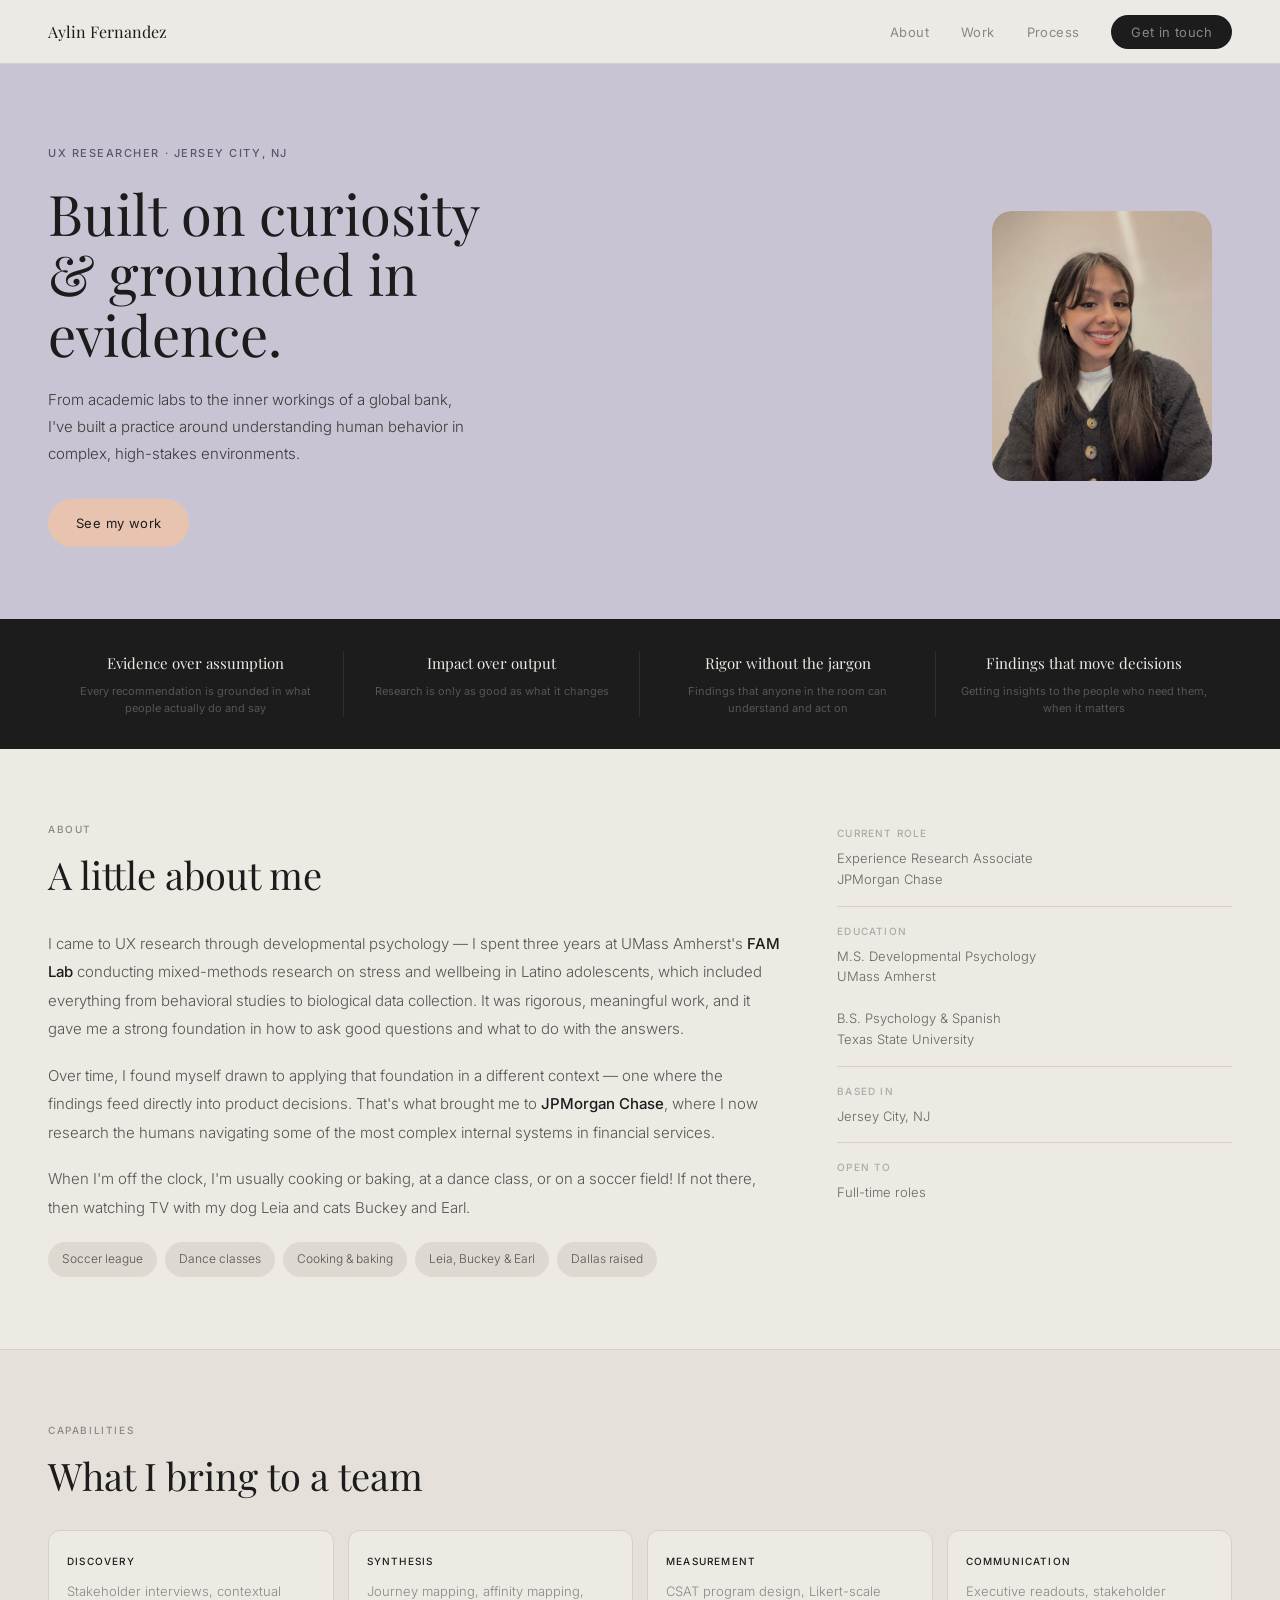
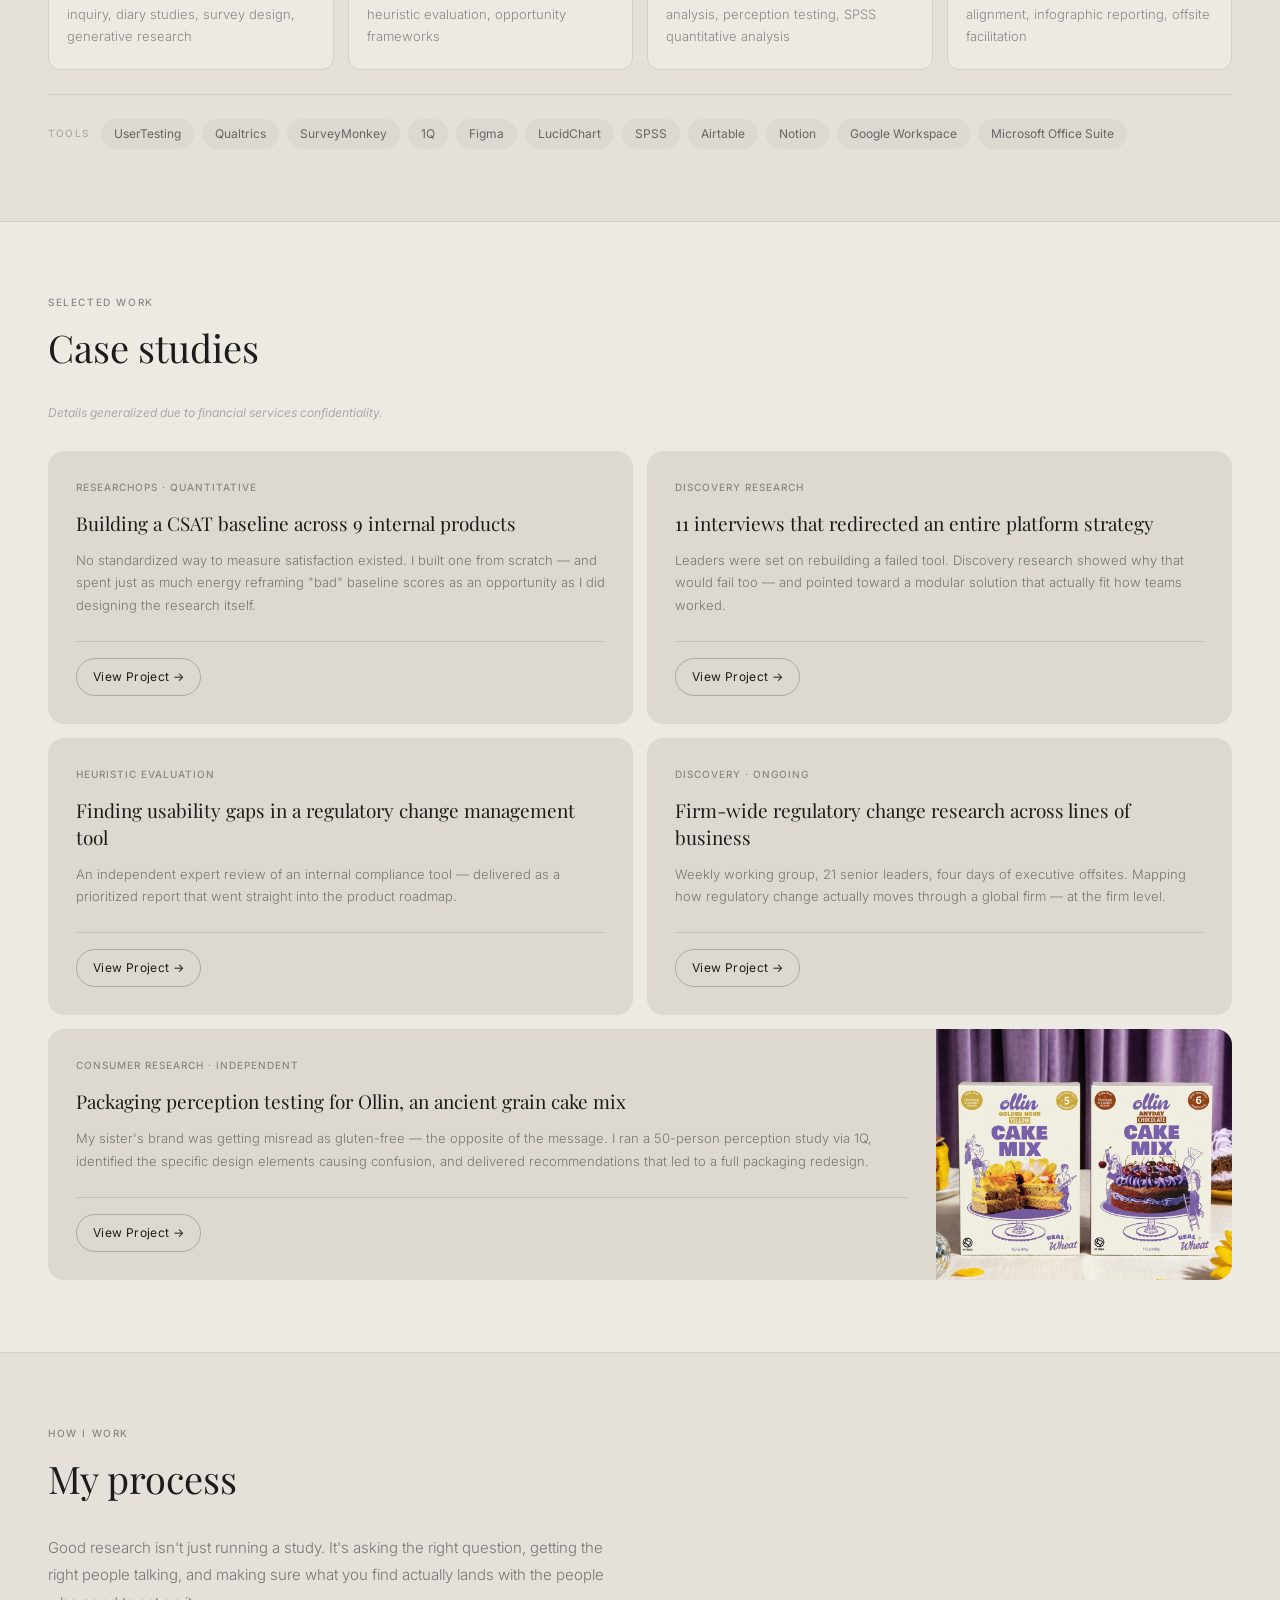
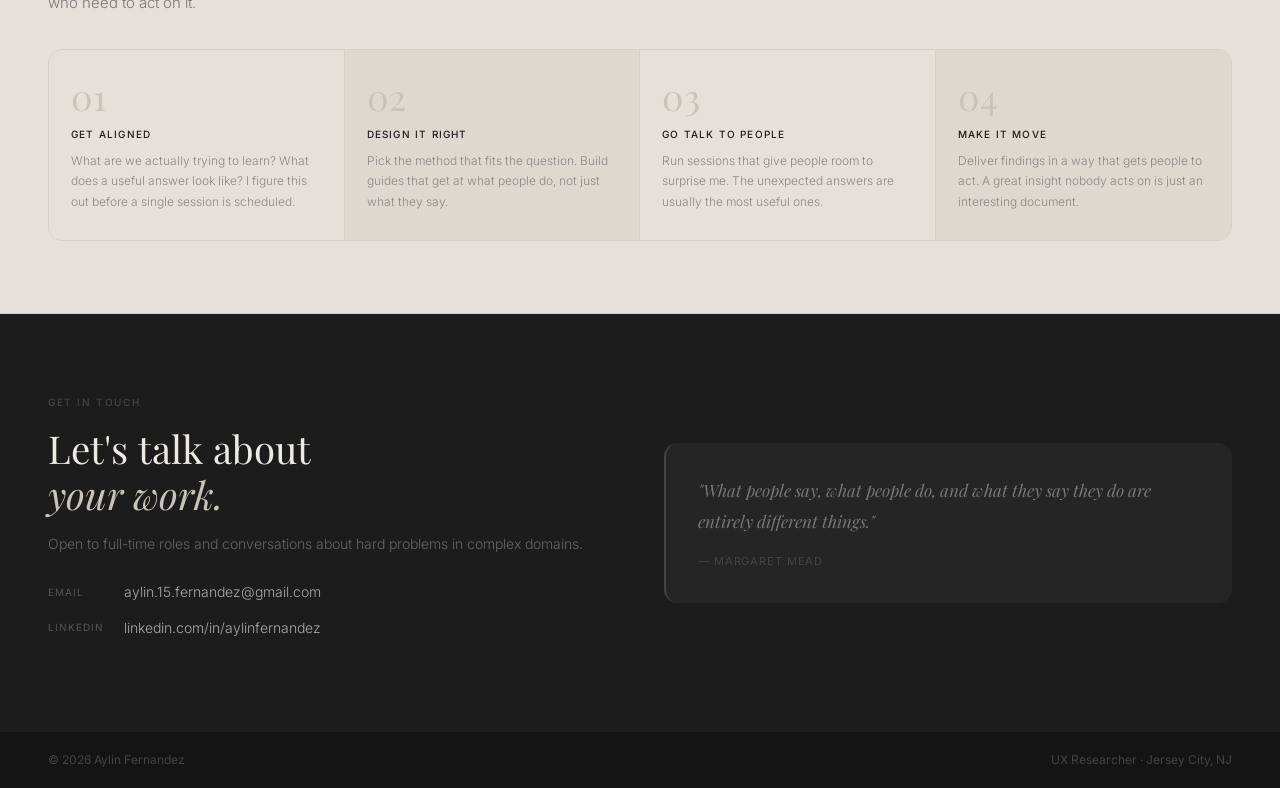
==== commit d0534704: "Update index.html added headshot and ollin photo" ====
--- a/index.html
+++ b/index.html
@@ -417,8 +417,8 @@
     <a href="#work" class="hero-btn">See my work</a>
   </div>
   <div class="hero-photo fade" style="transition-delay:0.15s;">
-    <span class="hero-photo-placeholder">Your photo here</span>
-  </div>
+  <img src="photo.jpg" alt="Aylin Fernandez">
+</div>
 </section>
 
 <!-- VALUES -->
@@ -559,11 +559,9 @@
           <p class="c-body">My sister's brand was getting misread as gluten-free — the opposite of the message. I ran a 50-person perception study via 1Q, identified the specific design elements causing confusion, and delivered recommendations that led to a full packaging redesign.</p>
           <div class="c-footer"><a href="project-ollin.html" class="view-btn">View Project →</a></div>
         </div>
-        <div class="ollin-aside">
-          <p class="ollin-name">Ollin</p>
-          <p class="ollin-sub">Ancient grain cake mix</p>
-          <p class="ollin-url"><a href="https://ollinyall.com" target="_blank">ollinyall.com</a></p>
-        </div>
+       <div class="ollin-aside" style="padding:0; overflow:hidden;">
+  <img src="ollin.jpg" alt="Ollin cake mix packaging" style="width:100%; height:100%; object-fit:cover;">
+</div>
       </div>
     </div>
   </div>
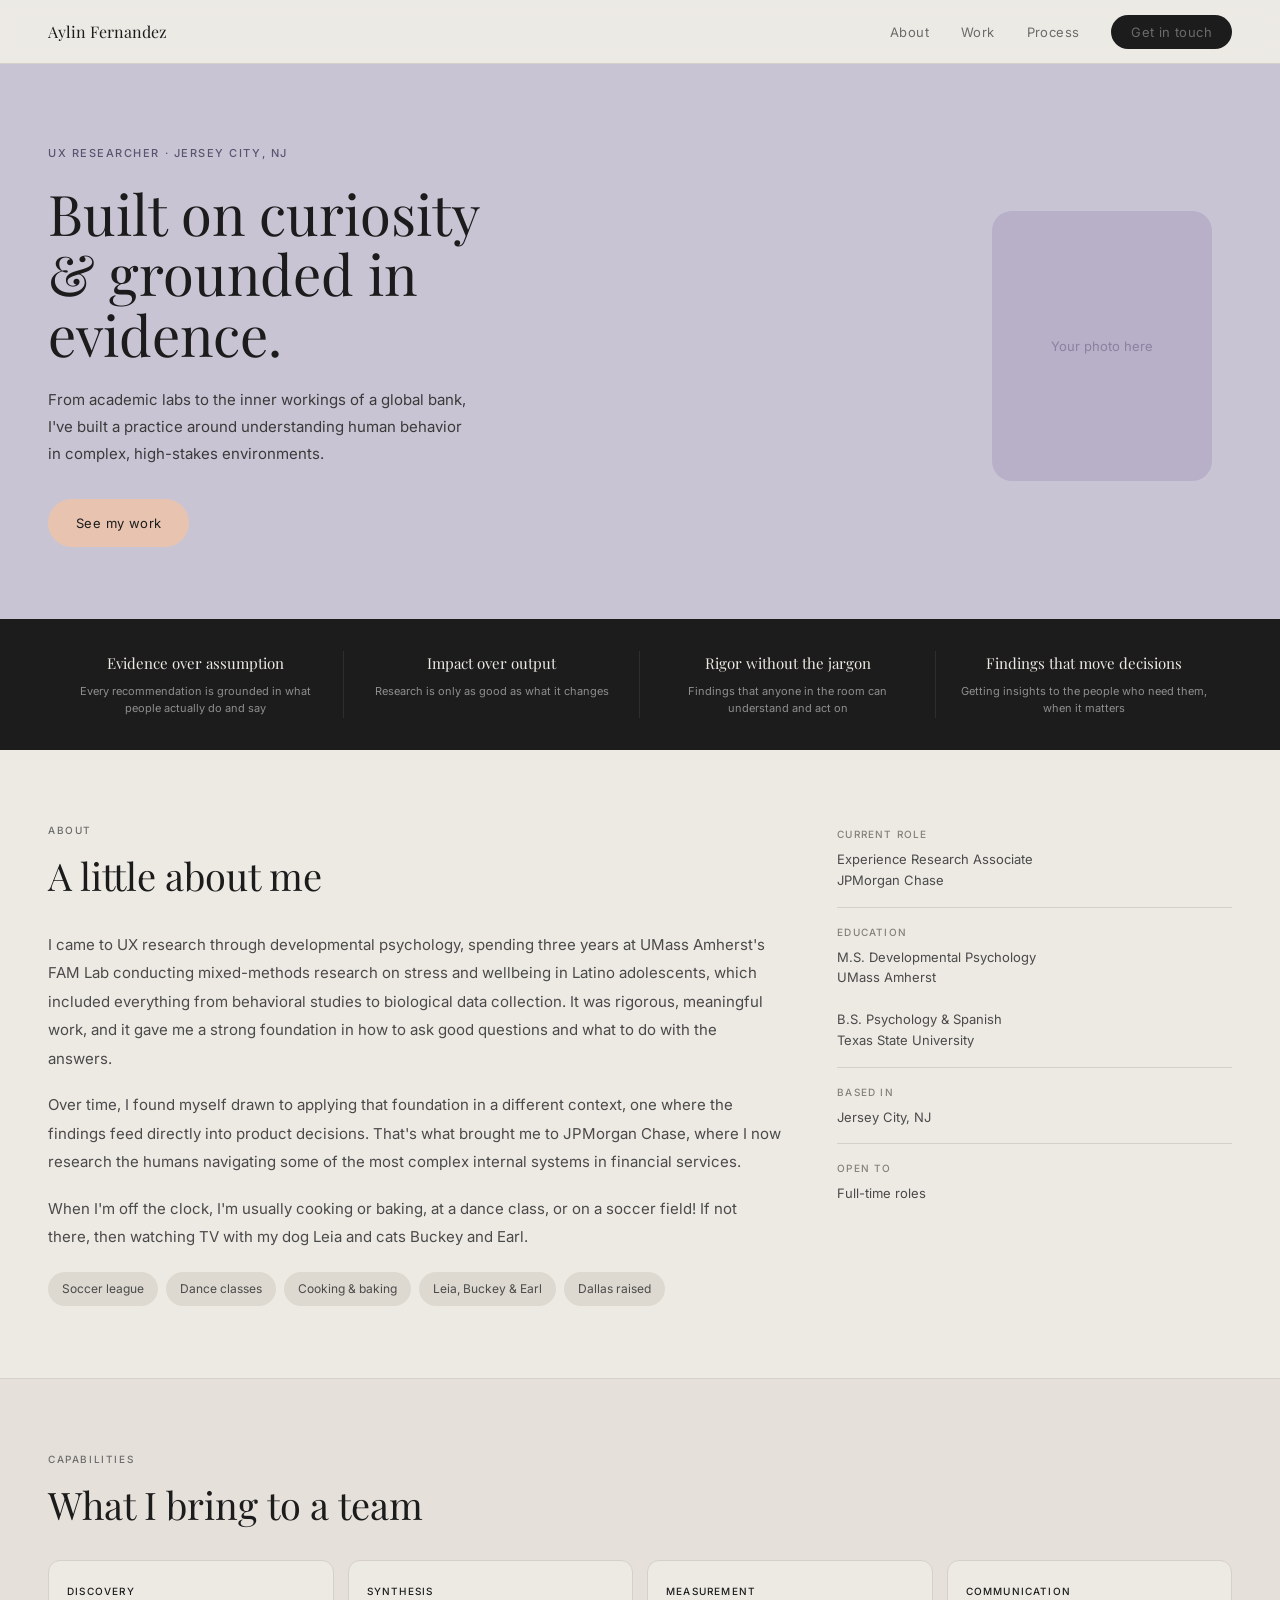
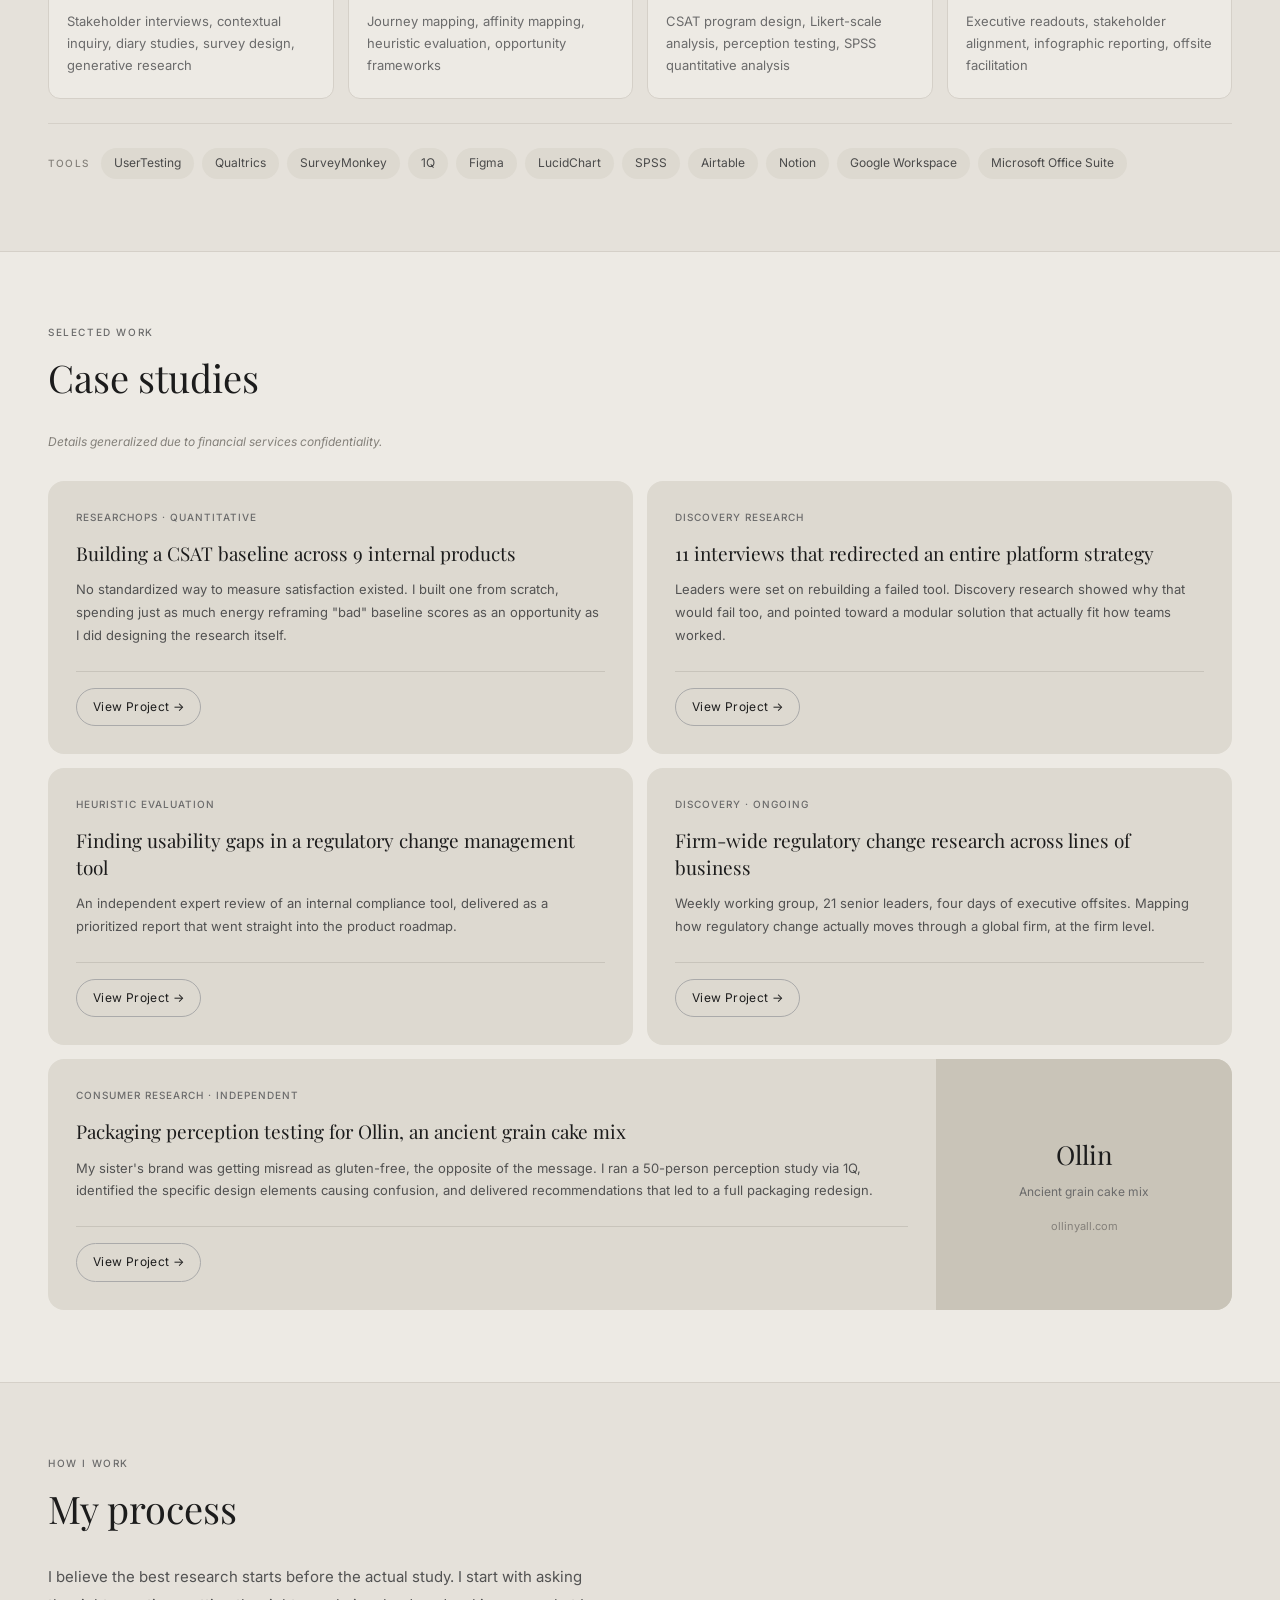
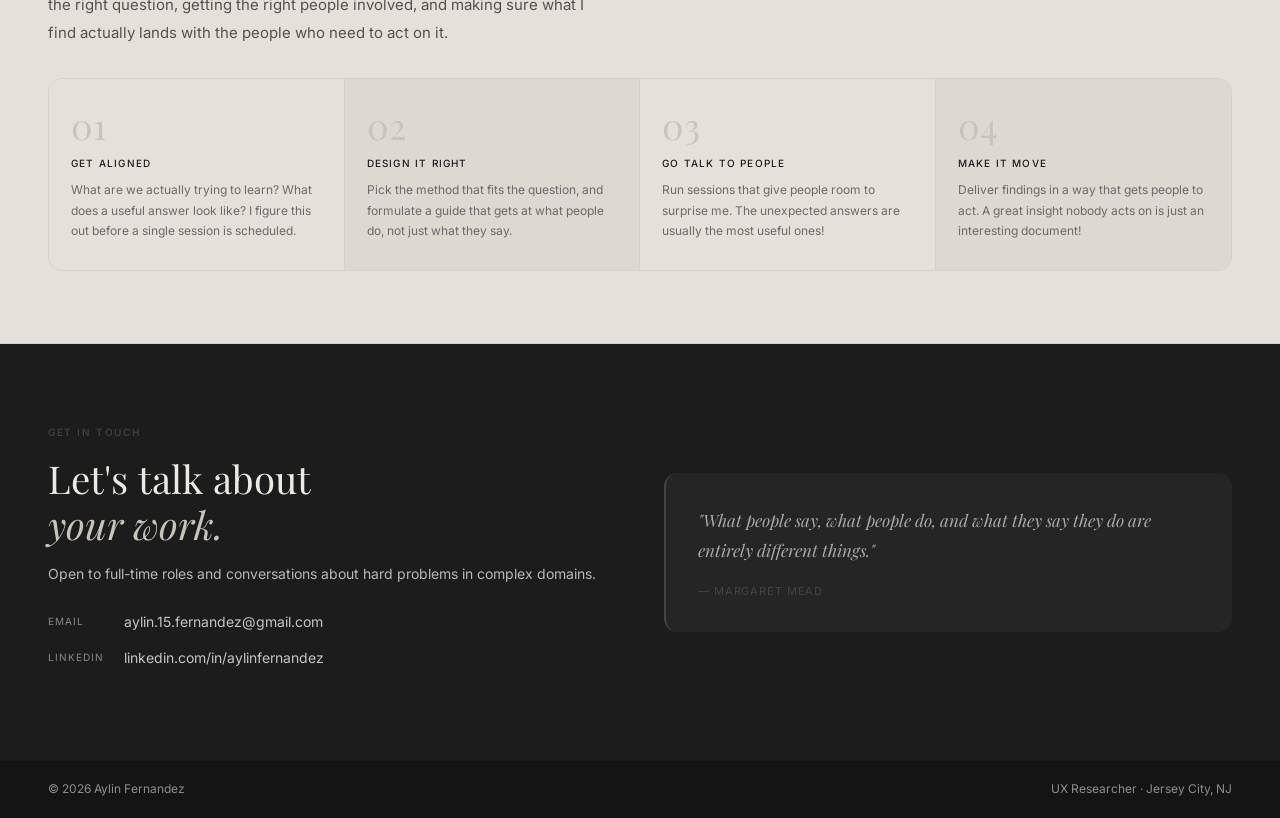
==== commit 3bb738a2: "Add files via upload Update copy, contrast, and wording fixes" ====
--- a/index.html
+++ b/index.html
@@ -37,7 +37,7 @@
   line-height: 1.8;
   max-width: 420px;
   margin-bottom: 32px;
-  font-weight: 300;
+  font-weight: 400;
 }
 .hero-btn {
   display: inline-block;
@@ -86,7 +86,7 @@
   font-weight: 400;
   margin-bottom: 6px;
 }
-.val-sub { font-size: 11px; color: #555; line-height: 1.55; }
+.val-sub { font-size: 11px; color: #8E8E8E; line-height: 1.6; }
 
 /* SECTIONS */
 .sec {
@@ -120,9 +120,9 @@
 }
 .about-text {
   font-size: 15px;
-  color: #555;
+  color: #4A4A4A;
   line-height: 1.9;
-  font-weight: 300;
+  font-weight: 400;
 }
 .about-text p { margin-bottom: 18px; }
 .about-text p:last-of-type { margin-bottom: 0; }
@@ -130,7 +130,7 @@
 .fun-facts { display: flex; flex-wrap: wrap; gap: 8px; margin-top: 20px; }
 .fun-tag {
   font-size: 12px;
-  color: #555;
+  color: #4A4A4A;
   background: var(--card);
   padding: 6px 14px;
   border-radius: 30px;
@@ -150,7 +150,7 @@
   margin-bottom: 6px;
   font-weight: 500;
 }
-.aside-val { font-size: 13px; color: #666; font-weight: 300; line-height: 1.6; }
+.aside-val { font-size: 13px; color: #4A4A4A; font-weight: 400; line-height: 1.6; }
 
 /* CAPABILITIES */
 .skills-grid {
@@ -173,7 +173,7 @@
   font-weight: 500;
   margin-bottom: 10px;
 }
-.skill-card p { font-size: 13px; color: var(--muted); line-height: 1.7; font-weight: 300; }
+.skill-card p { font-size: 13px; color: var(--muted); line-height: 1.7; font-weight: 400; }
 .tools-row {
   padding-top: 24px;
   border-top: 0.5px solid var(--border);
@@ -192,7 +192,7 @@
 }
 .tool-tag {
   font-size: 12px;
-  color: #666;
+  color: #4A4A4A;
   background: var(--card);
   padding: 5px 13px;
   border-radius: 30px;
@@ -237,11 +237,11 @@
 }
 .c-body {
   font-size: 13px;
-  color: #777;
+  color: #525252;
   line-height: 1.75;
   flex: 1;
   margin-bottom: 24px;
-  font-weight: 300;
+  font-weight: 400;
 }
 .c-footer { border-top: 0.5px solid var(--border-card); padding-top: 16px; }
 .view-btn {
@@ -282,7 +282,7 @@
   color: var(--ink);
   font-weight: 400;
 }
-.ollin-sub { font-size: 12px; color: #888; text-align: center; line-height: 1.5; }
+.ollin-sub { font-size: 12px; color: #6B6B6B; text-align: center; line-height: 1.5; }
 .ollin-url { font-size: 11px; color: var(--light); margin-top: 10px; }
 .ollin-url a { color: var(--light); text-decoration: none; }
 .ollin-url a:hover { color: var(--ink); }
@@ -290,11 +290,11 @@
 /* PROCESS */
 .process-intro {
   font-size: 15px;
-  color: #777;
+  color: #525252;
   line-height: 1.85;
   max-width: 560px;
   margin-bottom: 32px;
-  font-weight: 300;
+  font-weight: 400;
 }
 .process-steps {
   display: grid;
@@ -326,7 +326,7 @@
   margin-bottom: 8px;
   font-weight: 500;
 }
-.p-step p { font-size: 12px; color: var(--muted); line-height: 1.7; font-weight: 300; }
+.p-step p { font-size: 12px; color: var(--muted); line-height: 1.7; font-weight: 400; }
 
 /* CONTACT */
 .contact-sec {
@@ -348,11 +348,11 @@
   line-height: 1.2;
 }
 .contact-title em { font-style: italic; color: #C9C4BA; }
-.contact-desc { font-size: 14px; color: #666; line-height: 1.8; margin-bottom: 24px; font-weight: 300; }
+.contact-desc { font-size: 14px; color: #B8B8B8; line-height: 1.8; margin-bottom: 24px; font-weight: 400; }
 .c-row { display: flex; gap: 16px; align-items: center; margin-bottom: 12px; }
-.c-row-label { font-size: 10px; text-transform: uppercase; letter-spacing: 0.1em; color: #555; min-width: 60px; }
-.c-row-val { font-size: 14px; color: #AAA; font-weight: 300; }
-.c-row-val a { color: #AAA; text-decoration: none; }
+.c-row-label { font-size: 10px; text-transform: uppercase; letter-spacing: 0.1em; color: #888; min-width: 60px; }
+.c-row-val { font-size: 14px; color: #C5C5C5; font-weight: 400; }
+.c-row-val a { color: #C5C5C5; text-decoration: none; }
 .c-row-val a:hover { color: #EDEAE4; }
 .contact-quote {
   background: #252525;
@@ -363,7 +363,7 @@
 .contact-quote blockquote {
   font-family: var(--serif);
   font-size: 17px;
-  color: #777;
+  color: #A8A8A8;
   line-height: 1.8;
   font-style: italic;
 }
@@ -417,8 +417,8 @@
     <a href="#work" class="hero-btn">See my work</a>
   </div>
   <div class="hero-photo fade" style="transition-delay:0.15s;">
-  <img src="photo.jpg" alt="Aylin Fernandez">
-</div>
+    <span class="hero-photo-placeholder">Your photo here</span>
+  </div>
 </section>
 
 <!-- VALUES -->
@@ -448,8 +448,8 @@
       <p class="sec-label">About</p>
       <h2 class="sec-title">A little about me</h2>
       <div class="about-text">
-        <p>I came to UX research through developmental psychology — I spent three years at UMass Amherst's <strong>FAM Lab</strong> conducting mixed-methods research on stress and wellbeing in Latino adolescents, which included everything from behavioral studies to biological data collection. It was rigorous, meaningful work, and it gave me a strong foundation in how to ask good questions and what to do with the answers.</p>
-        <p>Over time, I found myself drawn to applying that foundation in a different context — one where the findings feed directly into product decisions. That's what brought me to <strong>JPMorgan Chase</strong>, where I now research the humans navigating some of the most complex internal systems in financial services.</p>
+        <p>I came to UX research through developmental psychology, spending three years at UMass Amherst's FAM Lab conducting mixed-methods research on stress and wellbeing in Latino adolescents, which included everything from behavioral studies to biological data collection. It was rigorous, meaningful work, and it gave me a strong foundation in how to ask good questions and what to do with the answers.</p>
+        <p>Over time, I found myself drawn to applying that foundation in a different context, one where the findings feed directly into product decisions. That's what brought me to JPMorgan Chase, where I now research the humans navigating some of the most complex internal systems in financial services.</p>
         <p>When I'm off the clock, I'm usually cooking or baking, at a dance class, or on a soccer field! If not there, then watching TV with my dog Leia and cats Buckey and Earl.</p>
         <div class="fun-facts">
           <span class="fun-tag">Soccer league</span>
@@ -531,37 +531,39 @@
       <div class="case-card">
         <p class="c-tag">ResearchOps · Quantitative</p>
         <h3 class="c-title">Building a CSAT baseline across 9 internal products</h3>
-        <p class="c-body">No standardized way to measure satisfaction existed. I built one from scratch — and spent just as much energy reframing "bad" baseline scores as an opportunity as I did designing the research itself.</p>
+        <p class="c-body">No standardized way to measure satisfaction existed. I built one from scratch, spending just as much energy reframing "bad" baseline scores as an opportunity as I did designing the research itself.</p>
         <div class="c-footer"><a href="project-csat.html" class="view-btn">View Project →</a></div>
       </div>
       <div class="case-card">
         <p class="c-tag">Discovery Research</p>
         <h3 class="c-title">11 interviews that redirected an entire platform strategy</h3>
-        <p class="c-body">Leaders were set on rebuilding a failed tool. Discovery research showed why that would fail too — and pointed toward a modular solution that actually fit how teams worked.</p>
+        <p class="c-body">Leaders were set on rebuilding a failed tool. Discovery research showed why that would fail too, and pointed toward a modular solution that actually fit how teams worked.</p>
         <div class="c-footer"><a href="project-analytics.html" class="view-btn">View Project →</a></div>
       </div>
       <div class="case-card">
         <p class="c-tag">Heuristic Evaluation</p>
         <h3 class="c-title">Finding usability gaps in a regulatory change management tool</h3>
-        <p class="c-body">An independent expert review of an internal compliance tool — delivered as a prioritized report that went straight into the product roadmap.</p>
+        <p class="c-body">An independent expert review of an internal compliance tool, delivered as a prioritized report that went straight into the product roadmap.</p>
         <div class="c-footer"><a href="project-heuristic.html" class="view-btn">View Project →</a></div>
       </div>
       <div class="case-card">
         <p class="c-tag">Discovery · Ongoing</p>
         <h3 class="c-title">Firm-wide regulatory change research across lines of business</h3>
-        <p class="c-body">Weekly working group, 21 senior leaders, four days of executive offsites. Mapping how regulatory change actually moves through a global firm — at the firm level.</p>
+        <p class="c-body">Weekly working group, 21 senior leaders, four days of executive offsites. Mapping how regulatory change actually moves through a global firm, at the firm level.</p>
         <div class="c-footer"><a href="project-regulatory.html" class="view-btn">View Project →</a></div>
       </div>
       <div class="ollin-card">
         <div class="ollin-body">
           <p class="c-tag">Consumer Research · Independent</p>
           <h3 class="c-title">Packaging perception testing for Ollin, an ancient grain cake mix</h3>
-          <p class="c-body">My sister's brand was getting misread as gluten-free — the opposite of the message. I ran a 50-person perception study via 1Q, identified the specific design elements causing confusion, and delivered recommendations that led to a full packaging redesign.</p>
+          <p class="c-body">My sister's brand was getting misread as gluten-free, the opposite of the message. I ran a 50-person perception study via 1Q, identified the specific design elements causing confusion, and delivered recommendations that led to a full packaging redesign.</p>
           <div class="c-footer"><a href="project-ollin.html" class="view-btn">View Project →</a></div>
         </div>
-       <div class="ollin-aside" style="padding:0; overflow:hidden;">
-  <img src="ollin.jpg" alt="Ollin cake mix packaging" style="width:100%; height:100%; object-fit:cover;">
-</div>
+        <div class="ollin-aside">
+          <p class="ollin-name">Ollin</p>
+          <p class="ollin-sub">Ancient grain cake mix</p>
+          <p class="ollin-url"><a href="https://ollinyall.com" target="_blank">ollinyall.com</a></p>
+        </div>
       </div>
     </div>
   </div>
@@ -572,7 +574,7 @@
   <div class="fade">
     <p class="sec-label">How I work</p>
     <h2 class="sec-title">My process</h2>
-    <p class="process-intro">Good research isn't just running a study. It's asking the right question, getting the right people talking, and making sure what you find actually lands with the people who need to act on it.</p>
+    <p class="process-intro">I believe the best research starts before the actual study. I start with asking the right question, getting the right people involved, and making sure what I find actually lands with the people who need to act on it.</p>
     <div class="process-steps">
       <div class="p-step">
         <div class="p-num">01</div>
@@ -582,17 +584,17 @@
       <div class="p-step">
         <div class="p-num">02</div>
         <h3>Design it right</h3>
-        <p>Pick the method that fits the question. Build guides that get at what people do, not just what they say.</p>
+        <p>Pick the method that fits the question, and formulate a guide that gets at what people do, not just what they say.</p>
       </div>
       <div class="p-step">
         <div class="p-num">03</div>
         <h3>Go talk to people</h3>
-        <p>Run sessions that give people room to surprise me. The unexpected answers are usually the most useful ones.</p>
+        <p>Run sessions that give people room to surprise me. The unexpected answers are usually the most useful ones!</p>
       </div>
       <div class="p-step">
         <div class="p-num">04</div>
         <h3>Make it move</h3>
-        <p>Deliver findings in a way that gets people to act. A great insight nobody acts on is just an interesting document.</p>
+        <p>Deliver findings in a way that gets people to act. A great insight nobody acts on is just an interesting document!</p>
       </div>
     </div>
   </div>
--- a/shared.css
+++ b/shared.css
@@ -8,8 +8,8 @@
   --card:     #DDD9D0;
   --card-alt: #C9C4B8;
   --ink:      #1C1C1C;
-  --muted:    #888;
-  --light:    #AAA;
+  --muted:    #6B6B6B;
+  --light:    #84807A;
   --border:   #D5D0C8;
   --border-card: #C8C4BB;
   --dark:     #1C1C1C;
@@ -79,7 +79,7 @@
   justify-content: space-between;
   align-items: center;
 }
-footer span { font-size: 12px; color: #444; }
+footer span { font-size: 12px; color: #8E8E8E; }
 
 /* RESPONSIVE */
 @media (max-width: 768px) {
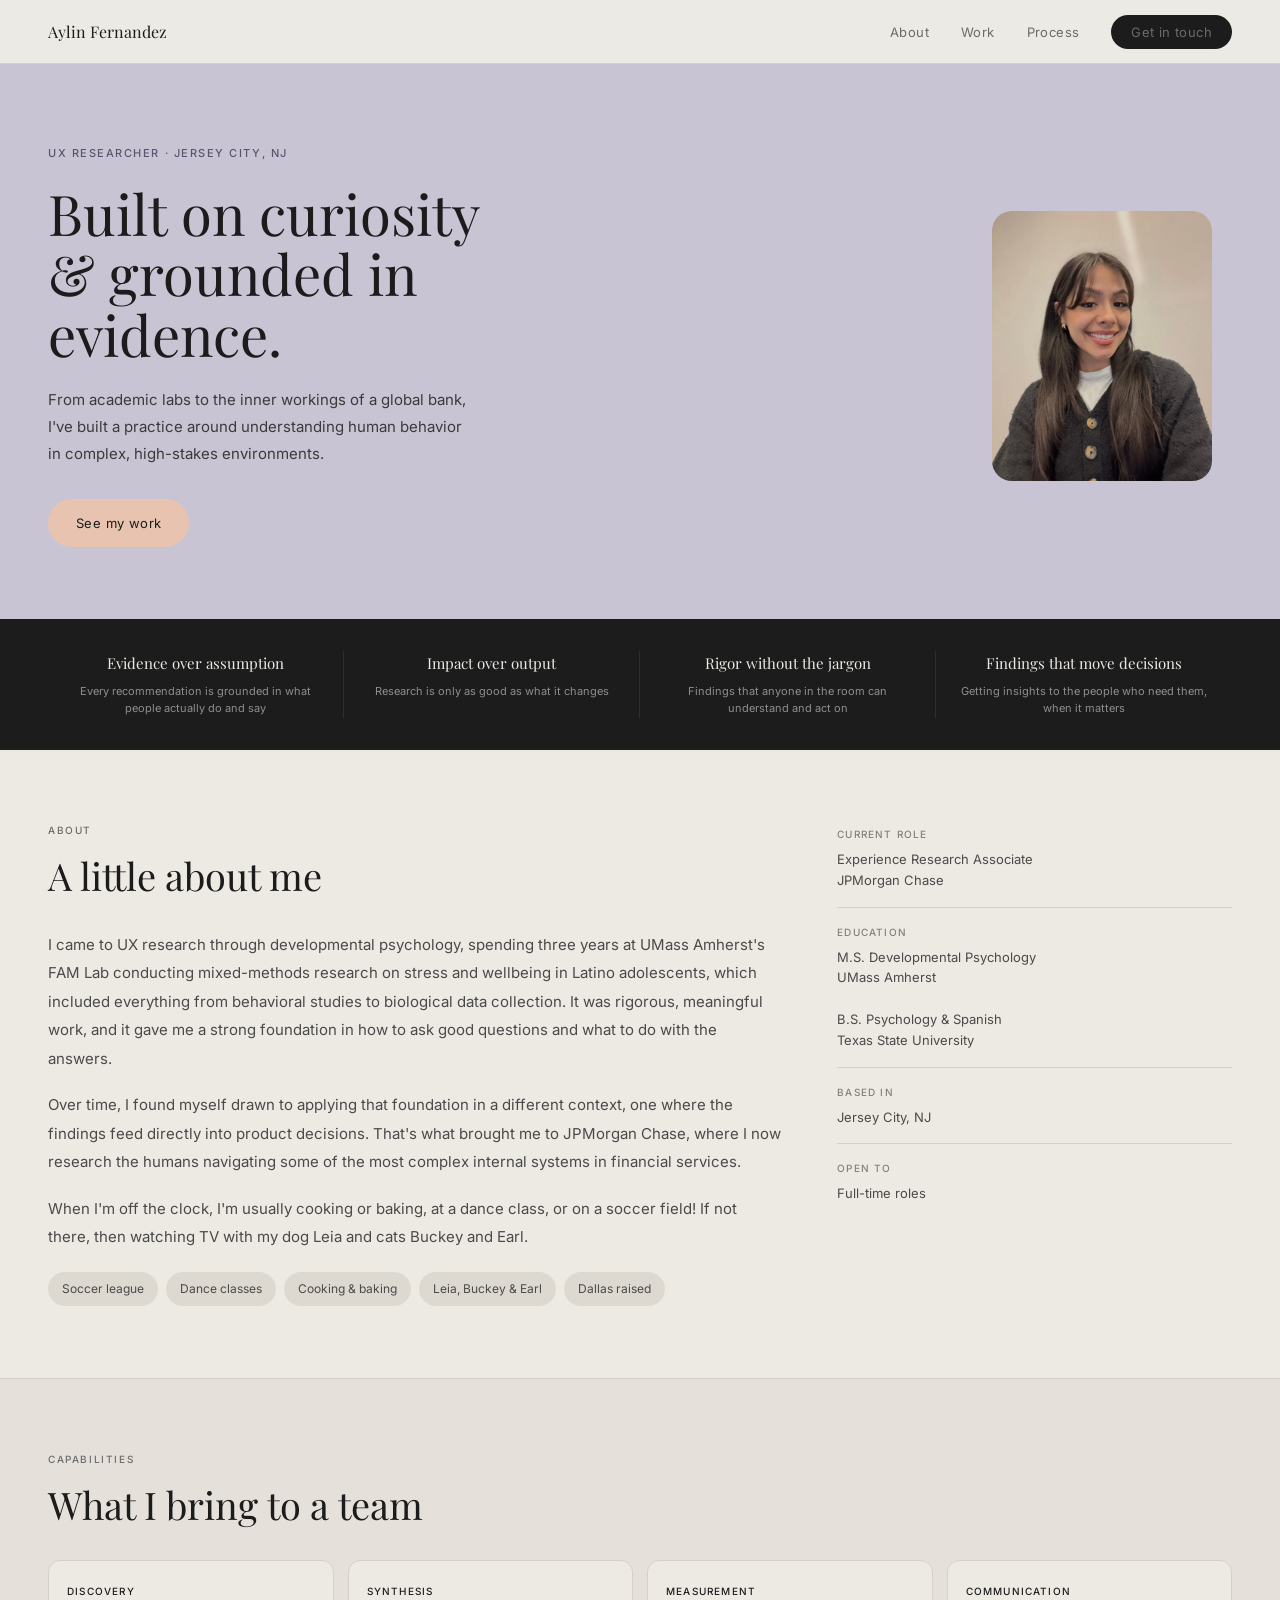
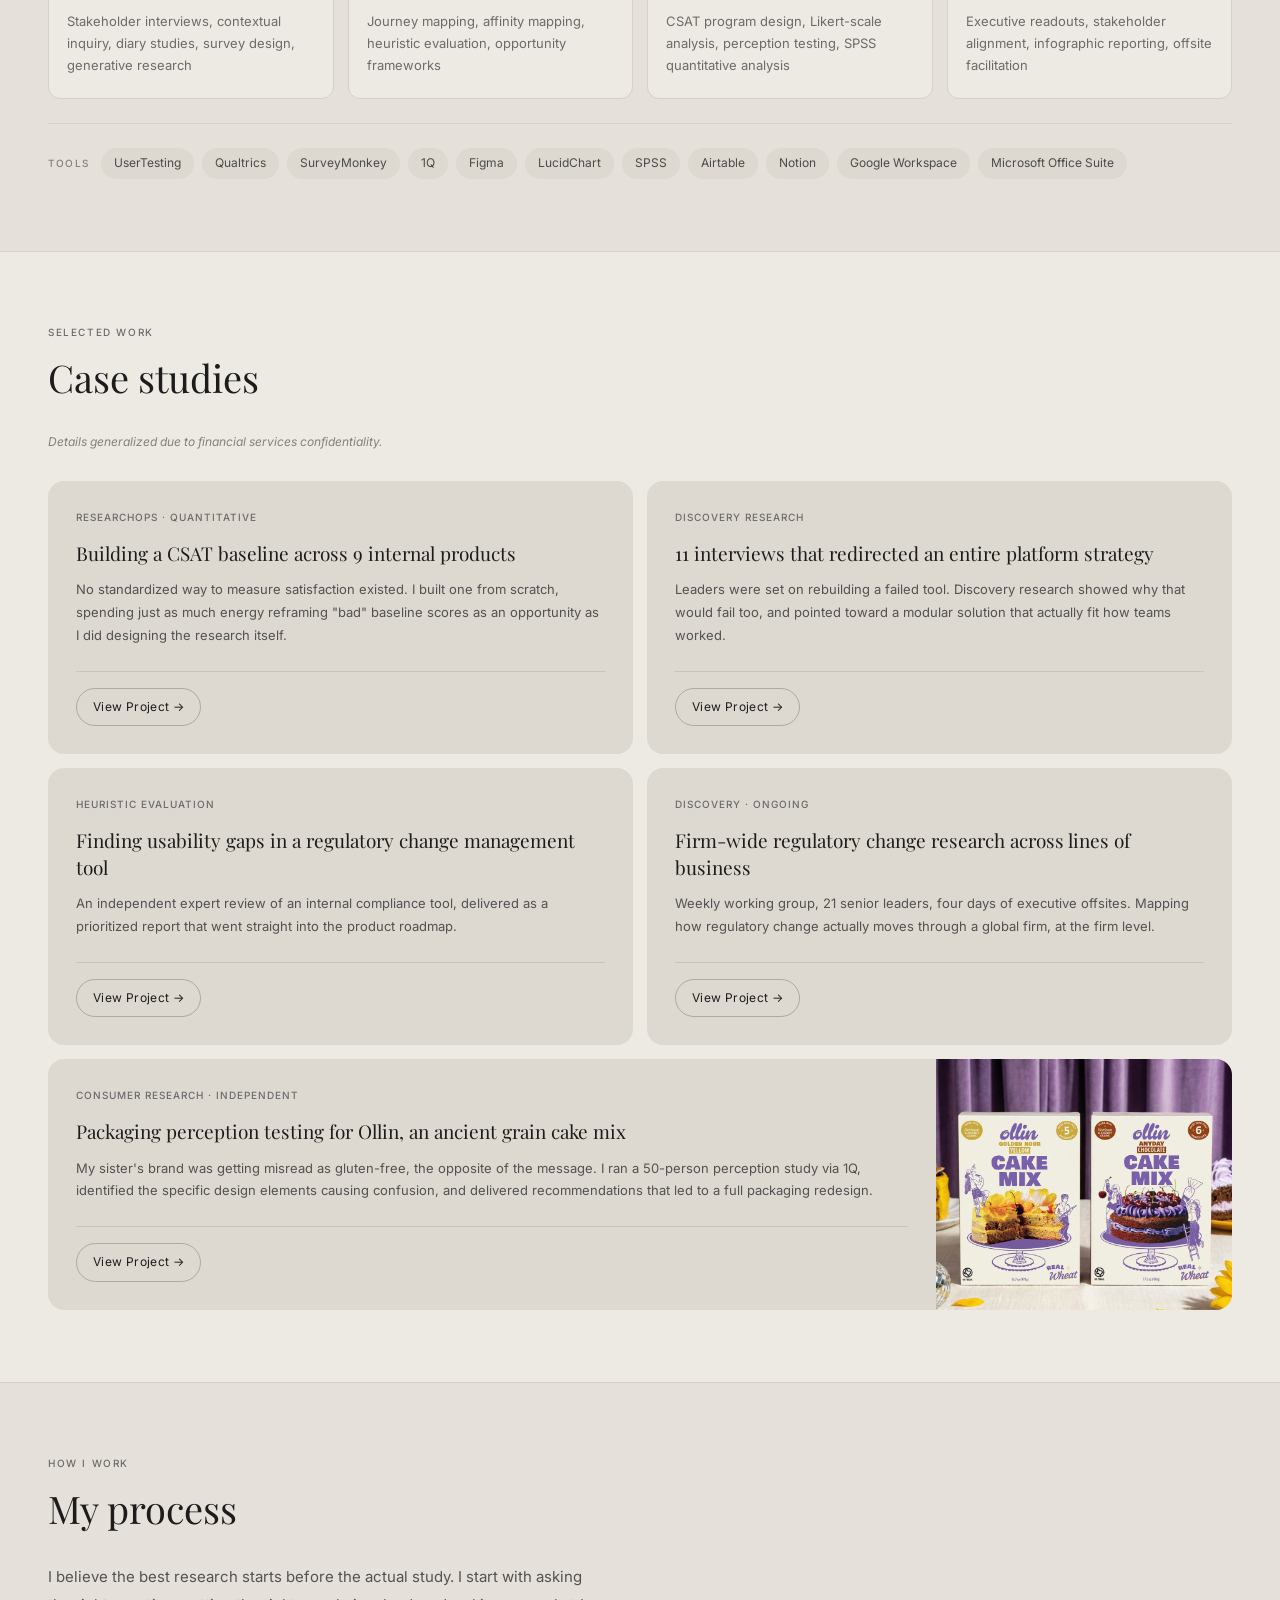
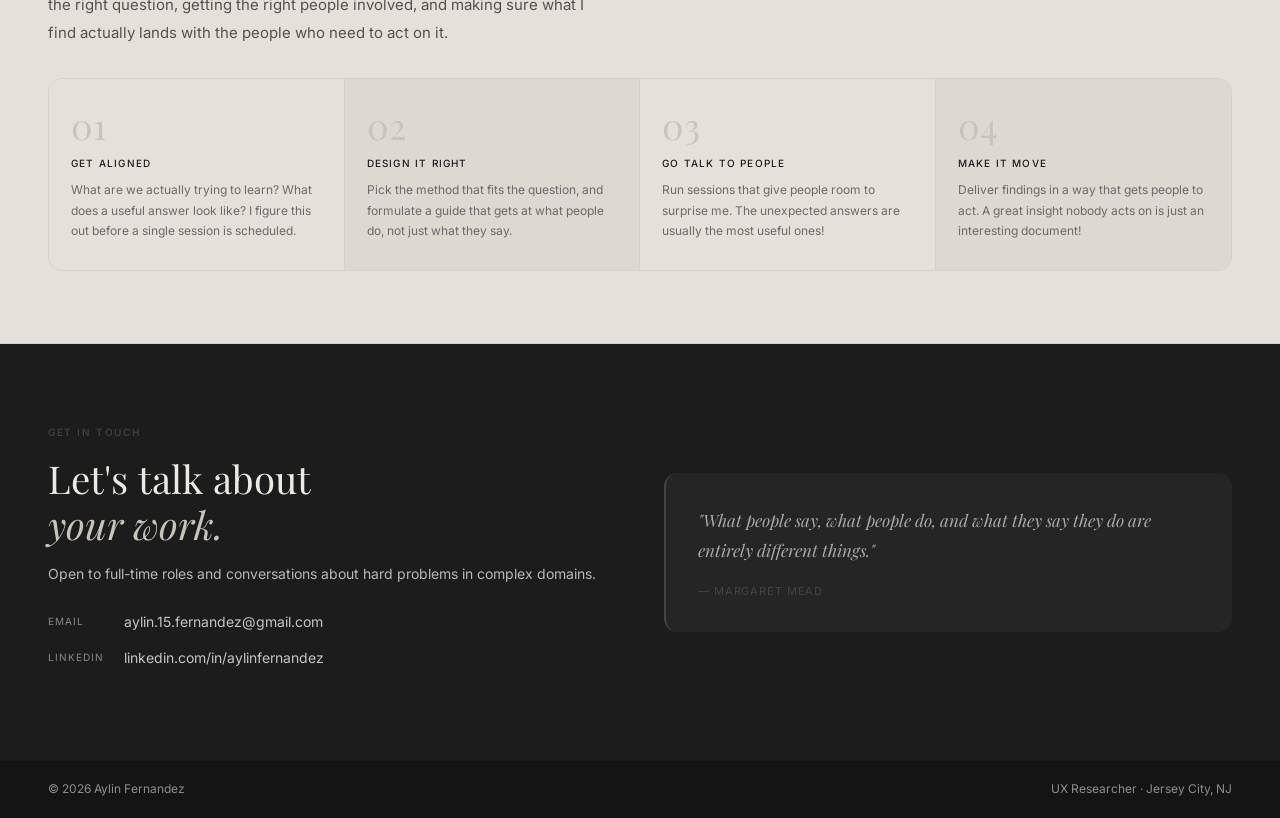
==== commit 0f11f4dc: "Add files via upload june 19, 2026" ====
--- a/index.html
+++ b/index.html
@@ -417,8 +417,8 @@
     <a href="#work" class="hero-btn">See my work</a>
   </div>
   <div class="hero-photo fade" style="transition-delay:0.15s;">
-    <span class="hero-photo-placeholder">Your photo here</span>
-  </div>
+  <img src="photo.jpg" alt="Aylin Fernandez">
+</div>
 </section>
 
 <!-- VALUES -->
@@ -559,11 +559,9 @@
           <p class="c-body">My sister's brand was getting misread as gluten-free, the opposite of the message. I ran a 50-person perception study via 1Q, identified the specific design elements causing confusion, and delivered recommendations that led to a full packaging redesign.</p>
           <div class="c-footer"><a href="project-ollin.html" class="view-btn">View Project →</a></div>
         </div>
-        <div class="ollin-aside">
-          <p class="ollin-name">Ollin</p>
-          <p class="ollin-sub">Ancient grain cake mix</p>
-          <p class="ollin-url"><a href="https://ollinyall.com" target="_blank">ollinyall.com</a></p>
-        </div>
+        <div class="ollin-aside" style="padding:0; overflow:hidden;">
+  <img src="ollin.jpg" alt="Ollin cake mix packaging" style="width:100%; height:100%; object-fit:cover;">
+</div>
       </div>
     </div>
   </div>
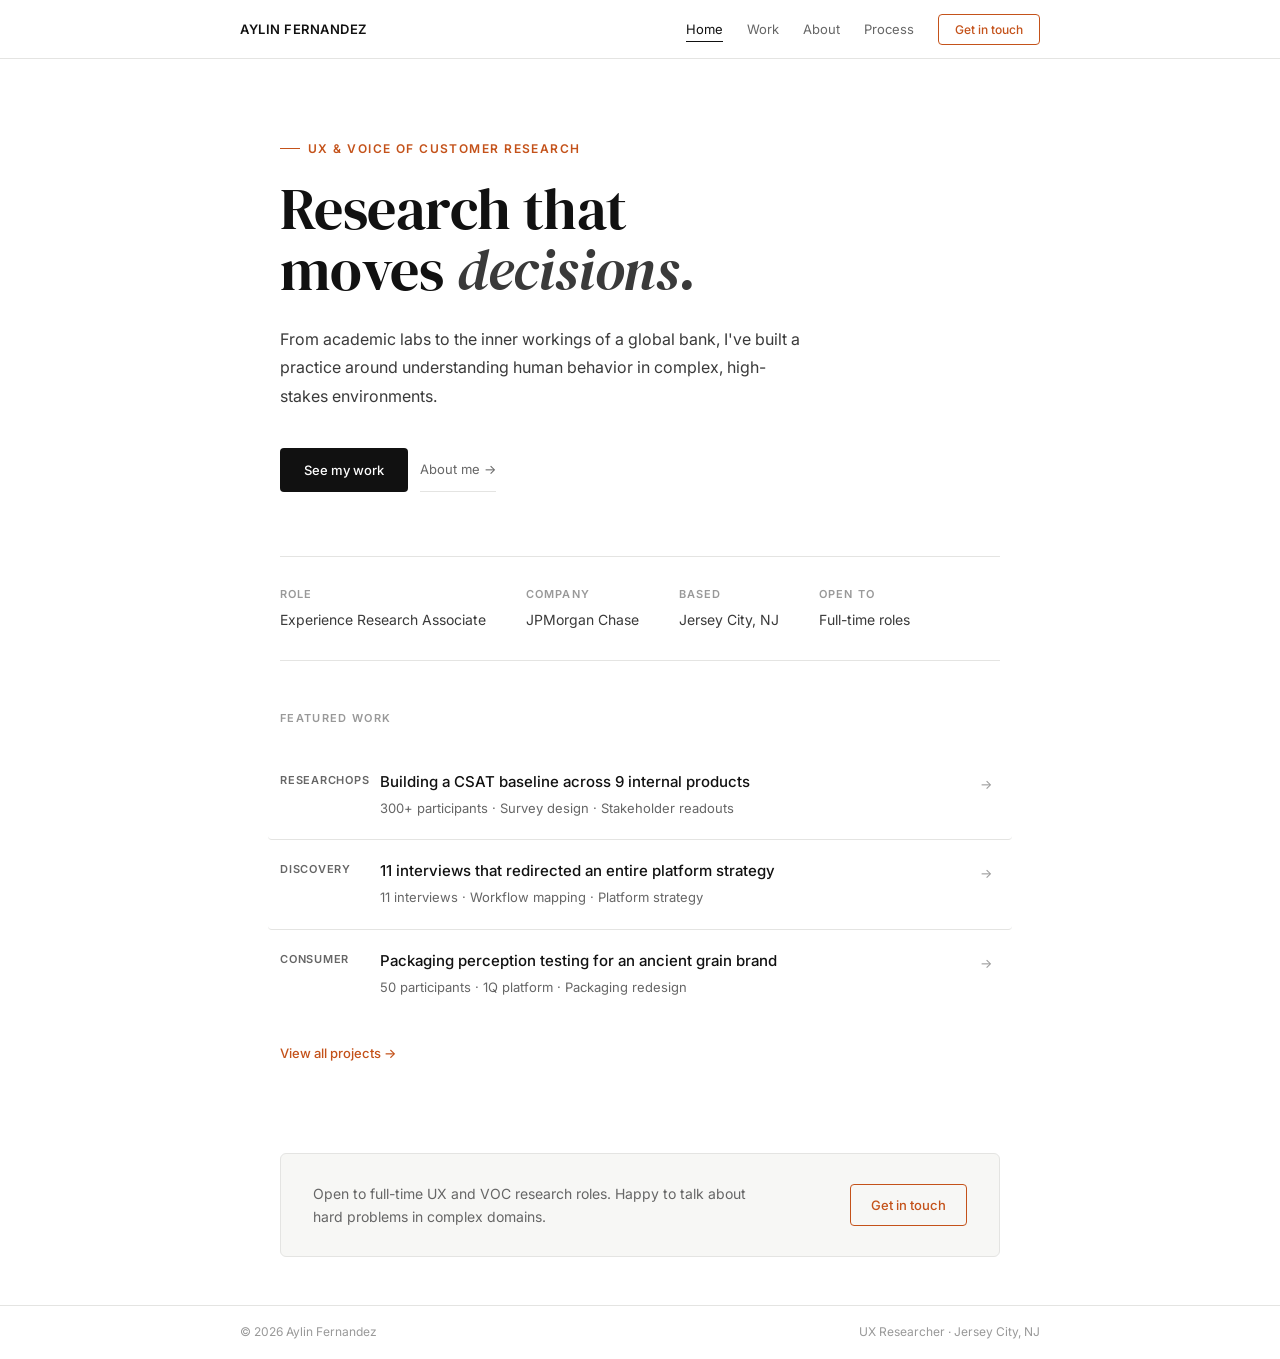
==== commit e0a2cc36: "Add files via upload new portfolio redesign, 07/20/26" ====
--- a/index.html
+++ b/index.html
@@ -7,624 +7,241 @@
 <link rel="stylesheet" href="shared.css">
 <style>
 /* HERO */
-.hero {
-  background: var(--hero-bg);
-  padding: 80px 48px 72px;
-  display: grid;
-  grid-template-columns: 1fr 240px;
-  gap: 48px;
-  align-items: center;
-}
-.hero-eyebrow {
-  font-size: 11px;
-  letter-spacing: 0.14em;
-  text-transform: uppercase;
-  color: #5A5470;
-  font-weight: 500;
+.home-hero {
+  padding: 80px 0 64px;
+  border-bottom: 1px solid var(--border);
+}
+.home-eyebrow {
+  font-size: 12px;
+  font-weight: 600;
+  letter-spacing: 0.12em;
+  text-transform: uppercase;
+  color: var(--accent);
   margin-bottom: 20px;
-}
-.hero-headline {
-  font-family: var(--serif);
-  font-size: clamp(38px, 5vw, 56px);
-  font-weight: 400;
-  line-height: 1.08;
-  color: var(--ink);
-  margin-bottom: 22px;
-}
-.hero-sub {
-  font-size: 15px;
-  color: #3A3A3A;
-  line-height: 1.8;
-  max-width: 420px;
-  margin-bottom: 32px;
-  font-weight: 400;
-}
-.hero-btn {
-  display: inline-block;
-  background: var(--peach);
-  color: var(--ink);
-  font-size: 13px;
-  padding: 13px 28px;
-  border-radius: 30px;
-  text-decoration: none;
-  letter-spacing: 0.03em;
-  transition: opacity 0.2s;
-}
-.hero-btn:hover { opacity: 0.85; }
-.hero-photo {
-  width: 220px;
-  height: 270px;
-  background: #B8B0C8;
-  border-radius: 20px;
-  overflow: hidden;
   display: flex;
   align-items: center;
-  justify-content: center;
-  flex-direction: column;
-  gap: 10px;
-}
-.hero-photo img { width: 100%; height: 100%; object-fit: cover; }
-.hero-photo-placeholder { font-size: 13px; color: #8A82A0; }
-
-/* VALUES BAR */
-.values-bar {
-  background: var(--dark);
-  padding: 32px 48px;
+  gap: 8px;
+}
+.home-eyebrow::before {
+  content: '';
+  display: inline-block;
+  width: 20px;
+  height: 1px;
+  background: var(--accent);
+}
+.home-headline {
+  font-family: var(--serif);
+  font-size: clamp(42px, 6vw, 58px);
+  font-weight: 400;
+  line-height: 1.05;
+  color: var(--ink);
+  margin-bottom: 24px;
+  letter-spacing: -0.01em;
+  max-width: 580px;
+}
+.home-headline em { font-style: italic; color: var(--ink2); }
+.home-sub {
+  font-size: 16px;
+  color: var(--ink2);
+  line-height: 1.8;
+  max-width: 520px;
+  margin-bottom: 36px;
+}
+.home-actions { display: flex; gap: 12px; align-items: center; }
+.btn-primary {
+  font-size: 13px;
+  font-weight: 500;
+  background: var(--ink);
+  color: white;
+  padding: 11px 24px;
+  border-radius: 4px;
+  text-decoration: none;
+  transition: opacity 0.15s;
+}
+.btn-primary:hover { opacity: 0.82; }
+.btn-ghost {
+  font-size: 13px;
+  color: var(--muted);
+  text-decoration: none;
+  padding: 11px 0;
+  border-bottom: 1px solid var(--border);
+  transition: all 0.15s;
+}
+.btn-ghost:hover { color: var(--ink); border-color: var(--ink); }
+
+/* META STRIP */
+.home-meta-strip {
+  display: flex;
+  gap: 40px;
+  padding: 28px 0;
+  border-bottom: 1px solid var(--border);
+  flex-wrap: wrap;
+}
+.home-meta-item { display: flex; flex-direction: column; gap: 4px; }
+.home-meta-item span:first-child {
+  font-size: 11px;
+  font-weight: 600;
+  letter-spacing: 0.1em;
+  text-transform: uppercase;
+  color: var(--light);
+}
+.home-meta-item span:last-child { font-size: 14px; color: var(--ink2); }
+
+/* FEATURED */
+.home-featured { padding: 48px 0; }
+.home-featured-label {
+  font-size: 11px;
+  font-weight: 600;
+  letter-spacing: 0.12em;
+  text-transform: uppercase;
+  color: var(--light);
+  margin-bottom: 24px;
+}
+.featured-list { display: flex; flex-direction: column; }
+.featured-row {
   display: grid;
-  grid-template-columns: repeat(4, 1fr);
-}
-.val {
-  text-align: center;
-  padding: 0 20px;
-  border-right: 0.5px solid #2E2E2E;
-}
-.val:last-child { border: none; }
-.val-title {
-  font-family: var(--serif);
-  font-size: 15px;
-  color: #EDEAE4;
-  font-weight: 400;
-  margin-bottom: 6px;
-}
-.val-sub { font-size: 11px; color: #8E8E8E; line-height: 1.6; }
-
-/* SECTIONS */
-.sec {
-  padding: 72px 48px;
-  border-bottom: 0.5px solid var(--border);
-}
-.sec-alt { background: var(--bg-alt); }
-.sec-label {
-  font-size: 10px;
-  letter-spacing: 0.16em;
+  grid-template-columns: 80px 1fr 20px;
+  gap: 20px;
+  padding: 20px 0;
+  border-bottom: 1px solid var(--border);
+  align-items: start;
+  text-decoration: none;
+  color: inherit;
+  transition: background 0.15s;
+  border-radius: 4px;
+  margin: 0 -12px;
+  padding-left: 12px;
+  padding-right: 12px;
+}
+.featured-row:last-child { border-bottom: none; }
+.featured-row:hover { background: var(--surface); }
+.featured-row:hover .fr-arrow { color: var(--accent); transform: translateX(3px); }
+.fr-tag {
+  font-size: 11px;
+  font-weight: 600;
+  letter-spacing: 0.07em;
   text-transform: uppercase;
   color: var(--muted);
+  padding-top: 2px;
+  line-height: 1.4;
+}
+.fr-title { font-size: 15px; font-weight: 500; color: var(--ink); margin-bottom: 5px; line-height: 1.4; }
+.fr-meta { font-size: 13px; color: var(--muted); }
+.fr-arrow { font-size: 13px; color: var(--light); padding-top: 2px; transition: all 0.15s; }
+.home-all-link {
+  display: inline-flex;
+  align-items: center;
+  gap: 6px;
+  font-size: 13px;
   font-weight: 500;
-  margin-bottom: 14px;
-}
-.sec-title {
-  font-family: var(--serif);
-  font-size: clamp(28px, 3vw, 38px);
-  font-weight: 400;
-  color: var(--ink);
-  margin-bottom: 32px;
-  line-height: 1.2;
-}
-
-/* ABOUT */
-.about-grid {
-  display: grid;
-  grid-template-columns: 1.3fr 0.7fr;
-  gap: 56px;
-  align-items: start;
-}
-.about-text {
-  font-size: 15px;
-  color: #4A4A4A;
-  line-height: 1.9;
-  font-weight: 400;
-}
-.about-text p { margin-bottom: 18px; }
-.about-text p:last-of-type { margin-bottom: 0; }
-.about-text strong { color: var(--ink); font-weight: 500; }
-.fun-facts { display: flex; flex-wrap: wrap; gap: 8px; margin-top: 20px; }
-.fun-tag {
-  font-size: 12px;
-  color: #4A4A4A;
-  background: var(--card);
-  padding: 6px 14px;
-  border-radius: 30px;
-}
-.about-aside { display: flex; flex-direction: column; padding-top: 4px; }
-.aside-item {
-  padding: 16px 0;
-  border-bottom: 0.5px solid var(--border);
-}
-.aside-item:first-child { padding-top: 0; }
-.aside-item:last-child { border: none; padding-bottom: 0; }
-.aside-label {
-  font-size: 10px;
-  text-transform: uppercase;
-  letter-spacing: 0.12em;
-  color: var(--light);
-  margin-bottom: 6px;
+  color: var(--accent);
+  text-decoration: none;
+  margin-top: 24px;
+}
+.home-all-link:hover { text-decoration: underline; }
+
+/* CONTACT NUDGE */
+.home-contact-nudge {
+  margin-top: 40px;
+  margin-bottom: 48px;
+  padding: 28px 32px;
+  background: var(--surface);
+  border-radius: 6px;
+  border: 1px solid var(--border);
+  display: flex;
+  justify-content: space-between;
+  align-items: center;
+  gap: 24px;
+}
+.home-contact-nudge p { font-size: 14px; color: var(--muted); line-height: 1.65; max-width: 440px; }
+.nudge-cta {
+  font-size: 13px;
   font-weight: 500;
-}
-.aside-val { font-size: 13px; color: #4A4A4A; font-weight: 400; line-height: 1.6; }
-
-/* CAPABILITIES */
-.skills-grid {
-  display: grid;
-  grid-template-columns: repeat(4, 1fr);
-  gap: 14px;
-  margin-bottom: 24px;
-}
-.skill-card {
-  background: var(--bg);
-  border-radius: 12px;
-  padding: 22px 18px;
-  border: 0.5px solid var(--border);
-}
-.skill-card h4 {
-  font-size: 10px;
-  text-transform: uppercase;
-  letter-spacing: 0.12em;
-  color: var(--ink);
-  font-weight: 500;
-  margin-bottom: 10px;
-}
-.skill-card p { font-size: 13px; color: var(--muted); line-height: 1.7; font-weight: 400; }
-.tools-row {
-  padding-top: 24px;
-  border-top: 0.5px solid var(--border);
-  display: flex;
-  flex-wrap: wrap;
-  gap: 8px;
-  align-items: center;
-}
-.tools-label {
-  font-size: 10px;
-  text-transform: uppercase;
-  letter-spacing: 0.12em;
-  color: var(--light);
-  font-weight: 500;
-  margin-right: 4px;
-}
-.tool-tag {
-  font-size: 12px;
-  color: #4A4A4A;
-  background: var(--card);
-  padding: 5px 13px;
-  border-radius: 30px;
-}
-
-/* CASE STUDIES */
-.case-note {
-  font-size: 12px;
-  color: var(--light);
-  font-style: italic;
-  margin-bottom: 28px;
-}
-.case-grid {
-  display: grid;
-  grid-template-columns: 1fr 1fr;
-  gap: 14px;
-}
-.case-card {
-  background: var(--card);
-  border-radius: 16px;
-  padding: 28px;
-  display: flex;
-  flex-direction: column;
-  transition: transform 0.2s;
-}
-.case-card:hover { transform: translateY(-2px); }
-.c-tag {
-  font-size: 10px;
-  letter-spacing: 0.1em;
-  text-transform: uppercase;
-  color: var(--muted);
-  margin-bottom: 14px;
-  font-weight: 500;
-}
-.c-title {
-  font-family: var(--serif);
-  font-size: 19px;
-  font-weight: 400;
-  color: var(--ink);
-  line-height: 1.4;
-  margin-bottom: 12px;
-}
-.c-body {
-  font-size: 13px;
-  color: #525252;
-  line-height: 1.75;
-  flex: 1;
-  margin-bottom: 24px;
-  font-weight: 400;
-}
-.c-footer { border-top: 0.5px solid var(--border-card); padding-top: 16px; }
-.view-btn {
-  display: inline-block;
-  font-size: 12px;
-  color: var(--ink);
-  border: 0.5px solid #AAA;
-  padding: 8px 16px;
-  border-radius: 30px;
-  text-decoration: none;
-  letter-spacing: 0.03em;
-  transition: background 0.2s, border-color 0.2s;
-}
-.view-btn:hover { background: var(--ink); color: var(--bg); border-color: var(--ink); }
-
-/* OLLIN CARD */
-.ollin-card {
-  grid-column: 1 / -1;
-  background: var(--card);
-  border-radius: 16px;
-  display: grid;
-  grid-template-columns: 3fr 1fr;
-  overflow: hidden;
-}
-.ollin-body { padding: 28px; display: flex; flex-direction: column; }
-.ollin-aside {
-  background: var(--card-alt);
-  display: flex;
-  flex-direction: column;
-  align-items: center;
-  justify-content: center;
-  gap: 6px;
-  padding: 24px;
-}
-.ollin-name {
-  font-family: var(--serif);
-  font-size: 26px;
-  color: var(--ink);
-  font-weight: 400;
-}
-.ollin-sub { font-size: 12px; color: #6B6B6B; text-align: center; line-height: 1.5; }
-.ollin-url { font-size: 11px; color: var(--light); margin-top: 10px; }
-.ollin-url a { color: var(--light); text-decoration: none; }
-.ollin-url a:hover { color: var(--ink); }
-
-/* PROCESS */
-.process-intro {
-  font-size: 15px;
-  color: #525252;
-  line-height: 1.85;
-  max-width: 560px;
-  margin-bottom: 32px;
-  font-weight: 400;
-}
-.process-steps {
-  display: grid;
-  grid-template-columns: repeat(4, 1fr);
-  border: 0.5px solid var(--border);
-  border-radius: 14px;
-  overflow: hidden;
-}
-.p-step {
-  padding: 28px 22px;
-  border-right: 0.5px solid var(--border);
-  background: var(--bg-alt);
-}
-.p-step:last-child { border-right: none; }
-.p-step:nth-child(even) { background: var(--card); }
-.p-num {
-  font-family: var(--serif);
-  font-size: 36px;
-  color: #C9C4BA;
-  margin-bottom: 12px;
-  font-weight: 400;
-  line-height: 1;
-}
-.p-step h3 {
-  font-size: 10px;
-  text-transform: uppercase;
-  letter-spacing: 0.12em;
-  color: var(--ink);
-  margin-bottom: 8px;
-  font-weight: 500;
-}
-.p-step p { font-size: 12px; color: var(--muted); line-height: 1.7; font-weight: 400; }
-
-/* CONTACT */
-.contact-sec {
-  background: var(--dark);
-  padding: 80px 48px;
-}
-.contact-grid {
-  display: grid;
-  grid-template-columns: 1fr 1fr;
-  gap: 48px;
-  align-items: center;
-}
-.contact-title {
-  font-family: var(--serif);
-  font-size: clamp(28px, 3vw, 40px);
-  font-weight: 400;
-  color: #EDEAE4;
-  margin-bottom: 14px;
-  line-height: 1.2;
-}
-.contact-title em { font-style: italic; color: #C9C4BA; }
-.contact-desc { font-size: 14px; color: #B8B8B8; line-height: 1.8; margin-bottom: 24px; font-weight: 400; }
-.c-row { display: flex; gap: 16px; align-items: center; margin-bottom: 12px; }
-.c-row-label { font-size: 10px; text-transform: uppercase; letter-spacing: 0.1em; color: #888; min-width: 60px; }
-.c-row-val { font-size: 14px; color: #C5C5C5; font-weight: 400; }
-.c-row-val a { color: #C5C5C5; text-decoration: none; }
-.c-row-val a:hover { color: #EDEAE4; }
-.contact-quote {
-  background: #252525;
-  border-radius: 14px;
-  padding: 32px;
-  border-left: 2px solid #444;
-}
-.contact-quote blockquote {
-  font-family: var(--serif);
-  font-size: 17px;
-  color: #A8A8A8;
-  line-height: 1.8;
-  font-style: italic;
-}
-.contact-quote cite {
-  font-size: 11px;
-  color: #444;
-  margin-top: 16px;
-  display: block;
-  font-style: normal;
-  letter-spacing: 0.08em;
-  text-transform: uppercase;
-}
-
-/* FADE IN */
-.fade { opacity: 0; transform: translateY(18px); transition: opacity 0.65s ease, transform 0.65s ease; }
-.fade.visible { opacity: 1; transform: none; }
-
-@media (max-width: 900px) {
-  .hero, .about-grid, .contact-grid { grid-template-columns: 1fr; }
-  .hero-photo { display: none; }
-  .skills-grid, .case-grid { grid-template-columns: 1fr; }
-  .values-bar { grid-template-columns: 1fr 1fr; gap: 16px; }
-  .process-steps { grid-template-columns: 1fr 1fr; }
-  .ollin-card { grid-template-columns: 1fr; }
-  .ollin-aside { display: none; }
-  .sec { padding: 48px 24px; }
-  .contact-sec { padding: 56px 24px; }
-  .hero { padding: 56px 24px; }
-  .values-bar { padding: 28px 24px; }
+  color: var(--accent);
+  text-decoration: none;
+  border: 1px solid var(--accent);
+  padding: 9px 20px;
+  border-radius: 4px;
+  white-space: nowrap;
+  transition: background 0.15s;
+  flex-shrink: 0;
+}
+.nudge-cta:hover { background: var(--accent-light); }
+
+@media (max-width: 768px) {
+  .home-meta-strip { gap: 20px; }
+  .featured-row { grid-template-columns: 64px 1fr 16px; }
+  .home-contact-nudge { flex-direction: column; align-items: flex-start; }
 }
 </style>
 </head>
 <body>
 
-<nav>
-  <a href="index.html" class="nav-logo">Aylin Fernandez</a>
-  <ul class="nav-links">
-    <li><a href="#about">About</a></li>
-    <li><a href="#work">Work</a></li>
-    <li><a href="#process">Process</a></li>
-    <li><a href="#contact" class="nav-cta">Get in touch</a></li>
-  </ul>
-</nav>
-
-<!-- HERO -->
-<section class="hero">
-  <div class="fade">
-    <p class="hero-eyebrow">UX Researcher · Jersey City, NJ</p>
-    <h1 class="hero-headline">Built on curiosity<br>&amp; grounded in<br>evidence.</h1>
-    <p class="hero-sub">From academic labs to the inner workings of a global bank, I've built a practice around understanding human behavior in complex, high-stakes environments.</p>
-    <a href="#work" class="hero-btn">See my work</a>
-  </div>
-  <div class="hero-photo fade" style="transition-delay:0.15s;">
-  <img src="photo.jpg" alt="Aylin Fernandez">
+<div class="nav-outer">
+  <div class="nav-inner">
+    <a href="index.html" class="nav-logo">Aylin Fernandez</a>
+    <ul class="nav-links">
+      <li><a href="index.html" class="active">Home</a></li>
+      <li><a href="work.html">Work</a></li>
+      <li><a href="about.html">About</a></li>
+      <li><a href="process.html">Process</a></li>
+      <li><a href="contact.html" class="nav-cta">Get in touch</a></li>
+    </ul>
+  </div>
 </div>
-</section>
-
-<!-- VALUES -->
-<div class="values-bar">
-  <div class="val">
-    <div class="val-title">Evidence over assumption</div>
-    <div class="val-sub">Every recommendation is grounded in what people actually do and say</div>
-  </div>
-  <div class="val">
-    <div class="val-title">Impact over output</div>
-    <div class="val-sub">Research is only as good as what it changes</div>
-  </div>
-  <div class="val">
-    <div class="val-title">Rigor without the jargon</div>
-    <div class="val-sub">Findings that anyone in the room can understand and act on</div>
-  </div>
-  <div class="val">
-    <div class="val-title">Findings that move decisions</div>
-    <div class="val-sub">Getting insights to the people who need them, when it matters</div>
+
+<div class="content">
+  <div class="home-hero">
+    <div class="home-eyebrow">UX &amp; Voice of Customer Research</div>
+    <h1 class="home-headline">Research that<br>moves <em>decisions.</em></h1>
+    <p class="home-sub">From academic labs to the inner workings of a global bank, I've built a practice around understanding human behavior in complex, high-stakes environments.</p>
+    <div class="home-actions">
+      <a href="work.html" class="btn-primary">See my work</a>
+      <a href="about.html" class="btn-ghost">About me →</a>
+    </div>
+  </div>
+
+  <div class="home-meta-strip">
+    <div class="home-meta-item"><span>Role</span><span>Experience Research Associate</span></div>
+    <div class="home-meta-item"><span>Company</span><span>JPMorgan Chase</span></div>
+    <div class="home-meta-item"><span>Based</span><span>Jersey City, NJ</span></div>
+    <div class="home-meta-item"><span>Open to</span><span>Full-time roles</span></div>
+  </div>
+
+  <div class="home-featured">
+    <div class="home-featured-label">Featured work</div>
+    <div class="featured-list">
+      <a href="project-csat.html" class="featured-row">
+        <div class="fr-tag">ResearchOps</div>
+        <div><div class="fr-title">Building a CSAT baseline across 9 internal products</div><div class="fr-meta">300+ participants · Survey design · Stakeholder readouts</div></div>
+        <div class="fr-arrow">→</div>
+      </a>
+      <a href="project-analytics.html" class="featured-row">
+        <div class="fr-tag">Discovery</div>
+        <div><div class="fr-title">11 interviews that redirected an entire platform strategy</div><div class="fr-meta">11 interviews · Workflow mapping · Platform strategy</div></div>
+        <div class="fr-arrow">→</div>
+      </a>
+      <a href="project-ollin.html" class="featured-row">
+        <div class="fr-tag">Consumer</div>
+        <div><div class="fr-title">Packaging perception testing for an ancient grain brand</div><div class="fr-meta">50 participants · 1Q platform · Packaging redesign</div></div>
+        <div class="fr-arrow">→</div>
+      </a>
+    </div>
+    <a href="work.html" class="home-all-link">View all projects →</a>
+  </div>
+
+  <div class="home-contact-nudge">
+    <p>Open to full-time UX and VOC research roles. Happy to talk about hard problems in complex domains.</p>
+    <a href="contact.html" class="nudge-cta">Get in touch</a>
   </div>
 </div>
 
-<!-- ABOUT -->
-<section class="sec" id="about">
-  <div class="about-grid fade">
-    <div>
-      <p class="sec-label">About</p>
-      <h2 class="sec-title">A little about me</h2>
-      <div class="about-text">
-        <p>I came to UX research through developmental psychology, spending three years at UMass Amherst's FAM Lab conducting mixed-methods research on stress and wellbeing in Latino adolescents, which included everything from behavioral studies to biological data collection. It was rigorous, meaningful work, and it gave me a strong foundation in how to ask good questions and what to do with the answers.</p>
-        <p>Over time, I found myself drawn to applying that foundation in a different context, one where the findings feed directly into product decisions. That's what brought me to JPMorgan Chase, where I now research the humans navigating some of the most complex internal systems in financial services.</p>
-        <p>When I'm off the clock, I'm usually cooking or baking, at a dance class, or on a soccer field! If not there, then watching TV with my dog Leia and cats Buckey and Earl.</p>
-        <div class="fun-facts">
-          <span class="fun-tag">Soccer league</span>
-          <span class="fun-tag">Dance classes</span>
-          <span class="fun-tag">Cooking &amp; baking</span>
-          <span class="fun-tag">Leia, Buckey &amp; Earl</span>
-          <span class="fun-tag">Dallas raised</span>
-        </div>
-      </div>
-    </div>
-    <div class="about-aside">
-      <div class="aside-item">
-        <p class="aside-label">Current role</p>
-        <p class="aside-val">Experience Research Associate<br>JPMorgan Chase</p>
-      </div>
-      <div class="aside-item">
-        <p class="aside-label">Education</p>
-        <p class="aside-val">M.S. Developmental Psychology<br>UMass Amherst<br><br>B.S. Psychology &amp; Spanish<br>Texas State University</p>
-      </div>
-      <div class="aside-item">
-        <p class="aside-label">Based in</p>
-        <p class="aside-val">Jersey City, NJ</p>
-      </div>
-      <div class="aside-item">
-        <p class="aside-label">Open to</p>
-        <p class="aside-val">Full-time roles</p>
-      </div>
-    </div>
-  </div>
-</section>
-
-<!-- CAPABILITIES -->
-<section class="sec sec-alt">
-  <div class="fade">
-    <p class="sec-label">Capabilities</p>
-    <h2 class="sec-title">What I bring to a team</h2>
-    <div class="skills-grid">
-      <div class="skill-card">
-        <h4>Discovery</h4>
-        <p>Stakeholder interviews, contextual inquiry, diary studies, survey design, generative research</p>
-      </div>
-      <div class="skill-card">
-        <h4>Synthesis</h4>
-        <p>Journey mapping, affinity mapping, heuristic evaluation, opportunity frameworks</p>
-      </div>
-      <div class="skill-card">
-        <h4>Measurement</h4>
-        <p>CSAT program design, Likert-scale analysis, perception testing, SPSS quantitative analysis</p>
-      </div>
-      <div class="skill-card">
-        <h4>Communication</h4>
-        <p>Executive readouts, stakeholder alignment, infographic reporting, offsite facilitation</p>
-      </div>
-    </div>
-    <div class="tools-row">
-      <span class="tools-label">Tools</span>
-      <span class="tool-tag">UserTesting</span>
-      <span class="tool-tag">Qualtrics</span>
-      <span class="tool-tag">SurveyMonkey</span>
-      <span class="tool-tag">1Q</span>
-      <span class="tool-tag">Figma</span>
-      <span class="tool-tag">LucidChart</span>
-      <span class="tool-tag">SPSS</span>
-      <span class="tool-tag">Airtable</span>
-      <span class="tool-tag">Notion</span>
-      <span class="tool-tag">Google Workspace</span>
-      <span class="tool-tag">Microsoft Office Suite</span>
-    </div>
-  </div>
-</section>
-
-<!-- CASE STUDIES -->
-<section class="sec" id="work">
-  <div class="fade">
-    <p class="sec-label">Selected work</p>
-    <h2 class="sec-title">Case studies</h2>
-    <p class="case-note">Details generalized due to financial services confidentiality.</p>
-    <div class="case-grid">
-      <div class="case-card">
-        <p class="c-tag">ResearchOps · Quantitative</p>
-        <h3 class="c-title">Building a CSAT baseline across 9 internal products</h3>
-        <p class="c-body">No standardized way to measure satisfaction existed. I built one from scratch, spending just as much energy reframing "bad" baseline scores as an opportunity as I did designing the research itself.</p>
-        <div class="c-footer"><a href="project-csat.html" class="view-btn">View Project →</a></div>
-      </div>
-      <div class="case-card">
-        <p class="c-tag">Discovery Research</p>
-        <h3 class="c-title">11 interviews that redirected an entire platform strategy</h3>
-        <p class="c-body">Leaders were set on rebuilding a failed tool. Discovery research showed why that would fail too, and pointed toward a modular solution that actually fit how teams worked.</p>
-        <div class="c-footer"><a href="project-analytics.html" class="view-btn">View Project →</a></div>
-      </div>
-      <div class="case-card">
-        <p class="c-tag">Heuristic Evaluation</p>
-        <h3 class="c-title">Finding usability gaps in a regulatory change management tool</h3>
-        <p class="c-body">An independent expert review of an internal compliance tool, delivered as a prioritized report that went straight into the product roadmap.</p>
-        <div class="c-footer"><a href="project-heuristic.html" class="view-btn">View Project →</a></div>
-      </div>
-      <div class="case-card">
-        <p class="c-tag">Discovery · Ongoing</p>
-        <h3 class="c-title">Firm-wide regulatory change research across lines of business</h3>
-        <p class="c-body">Weekly working group, 21 senior leaders, four days of executive offsites. Mapping how regulatory change actually moves through a global firm, at the firm level.</p>
-        <div class="c-footer"><a href="project-regulatory.html" class="view-btn">View Project →</a></div>
-      </div>
-      <div class="ollin-card">
-        <div class="ollin-body">
-          <p class="c-tag">Consumer Research · Independent</p>
-          <h3 class="c-title">Packaging perception testing for Ollin, an ancient grain cake mix</h3>
-          <p class="c-body">My sister's brand was getting misread as gluten-free, the opposite of the message. I ran a 50-person perception study via 1Q, identified the specific design elements causing confusion, and delivered recommendations that led to a full packaging redesign.</p>
-          <div class="c-footer"><a href="project-ollin.html" class="view-btn">View Project →</a></div>
-        </div>
-        <div class="ollin-aside" style="padding:0; overflow:hidden;">
-  <img src="ollin.jpg" alt="Ollin cake mix packaging" style="width:100%; height:100%; object-fit:cover;">
+<div class="footer-outer">
+  <div class="footer-inner">
+    <span>© 2026 Aylin Fernandez</span>
+    <span>UX Researcher · Jersey City, NJ</span>
+  </div>
 </div>
-      </div>
-    </div>
-  </div>
-</section>
-
-<!-- PROCESS -->
-<section class="sec sec-alt" id="process">
-  <div class="fade">
-    <p class="sec-label">How I work</p>
-    <h2 class="sec-title">My process</h2>
-    <p class="process-intro">I believe the best research starts before the actual study. I start with asking the right question, getting the right people involved, and making sure what I find actually lands with the people who need to act on it.</p>
-    <div class="process-steps">
-      <div class="p-step">
-        <div class="p-num">01</div>
-        <h3>Get aligned</h3>
-        <p>What are we actually trying to learn? What does a useful answer look like? I figure this out before a single session is scheduled.</p>
-      </div>
-      <div class="p-step">
-        <div class="p-num">02</div>
-        <h3>Design it right</h3>
-        <p>Pick the method that fits the question, and formulate a guide that gets at what people do, not just what they say.</p>
-      </div>
-      <div class="p-step">
-        <div class="p-num">03</div>
-        <h3>Go talk to people</h3>
-        <p>Run sessions that give people room to surprise me. The unexpected answers are usually the most useful ones!</p>
-      </div>
-      <div class="p-step">
-        <div class="p-num">04</div>
-        <h3>Make it move</h3>
-        <p>Deliver findings in a way that gets people to act. A great insight nobody acts on is just an interesting document!</p>
-      </div>
-    </div>
-  </div>
-</section>
-
-<!-- CONTACT -->
-<section class="contact-sec" id="contact">
-  <div class="contact-grid fade">
-    <div>
-      <p class="sec-label" style="color:#444;">Get in touch</p>
-      <h2 class="contact-title">Let's talk about<br><em>your work.</em></h2>
-      <p class="contact-desc">Open to full-time roles and conversations about hard problems in complex domains.</p>
-      <div class="c-row"><span class="c-row-label">Email</span><span class="c-row-val"><a href="mailto:aylin.15.fernandez@gmail.com">aylin.15.fernandez@gmail.com</a></span></div>
-      <div class="c-row"><span class="c-row-label">LinkedIn</span><span class="c-row-val"><a href="https://www.linkedin.com/in/aylinfernandez/" target="_blank">linkedin.com/in/aylinfernandez</a></span></div>
-    </div>
-    <div class="contact-quote">
-      <blockquote>"What people say, what people do, and what they say they do are entirely different things."</blockquote>
-      <cite>— Margaret Mead</cite>
-    </div>
-  </div>
-</section>
-
-<footer>
-  <span>© 2026 Aylin Fernandez</span>
-  <span>UX Researcher · Jersey City, NJ</span>
-</footer>
-
-<script>
-const obs = new IntersectionObserver(entries => {
-  entries.forEach(e => { if(e.isIntersecting) e.target.classList.add('visible'); });
-}, { threshold: 0.08 });
-document.querySelectorAll('.fade').forEach(el => obs.observe(el));
-</script>
+
 </body>
 </html>
--- a/shared.css
+++ b/shared.css
@@ -1,21 +1,18 @@
-@import url('https://fonts.googleapis.com/css2?family=Playfair+Display:ital,wght@0,400;0,500;1,400;1,500&family=Inter:wght@300;400;500&display=swap');
+@import url('https://fonts.googleapis.com/css2?family=DM+Serif+Display:ital@0;1&family=Inter:wght@300;400;500;600&display=swap');
 
 *, *::before, *::after { margin: 0; padding: 0; box-sizing: border-box; }
 
 :root {
-  --bg:       #EDEAE4;
-  --bg-alt:   #E5E1DA;
-  --card:     #DDD9D0;
-  --card-alt: #C9C4B8;
-  --ink:      #1C1C1C;
-  --muted:    #6B6B6B;
-  --light:    #84807A;
-  --border:   #D5D0C8;
-  --border-card: #C8C4BB;
-  --dark:     #1C1C1C;
-  --hero-bg:  #C9C4D4;
-  --peach:    #E8C4B0;
-  --serif: 'Playfair Display', Georgia, serif;
+  --ink:          #111111;
+  --ink2:         #3A3A3A;
+  --muted:        #666666;
+  --light:        #999999;
+  --bg:           #FFFFFF;
+  --surface:      #F7F7F5;
+  --border:       #E4E4E2;
+  --accent:       #C4521A;
+  --accent-light: #FDF0E8;
+  --serif: 'DM Serif Display', Georgia, serif;
   --sans:  'Inter', system-ui, sans-serif;
 }
 
@@ -25,64 +22,124 @@
   font-family: var(--sans);
   background: var(--bg);
   color: var(--ink);
-  font-size: 16px;
+  font-size: 15px;
   line-height: 1.7;
   -webkit-font-smoothing: antialiased;
 }
 
 /* NAV */
-nav {
+.nav-outer {
+  border-bottom: 1px solid var(--border);
   position: sticky;
   top: 0;
+  background: rgba(255, 255, 255, 0.97);
+  backdrop-filter: blur(8px);
   z-index: 100;
-  background: rgba(237,234,228,0.95);
-  backdrop-filter: blur(10px);
-  border-bottom: 0.5px solid var(--border);
-  padding: 18px 48px;
+  padding: 0 40px;
+}
+.nav-inner {
+  max-width: 800px;
+  margin: 0 auto;
+  display: flex;
+  justify-content: space-between;
+  align-items: center;
+  padding: 16px 0;
+}
+.nav-logo {
+  font-size: 13px;
+  font-weight: 600;
+  letter-spacing: 0.04em;
+  text-transform: uppercase;
+  color: var(--ink);
+  text-decoration: none;
+  transition: color 0.15s;
+}
+.nav-logo:hover { color: var(--accent); }
+.nav-links {
+  display: flex;
+  gap: 24px;
+  list-style: none;
+  align-items: center;
+}
+.nav-links a {
+  font-size: 13px;
+  color: var(--muted);
+  text-decoration: none;
+  padding: 4px 0;
+  border-bottom: 1.5px solid transparent;
+  transition: all 0.15s;
+}
+.nav-links a:hover { color: var(--ink); }
+.nav-links a.active { color: var(--ink); border-bottom-color: var(--ink); }
+.nav-cta {
+  font-size: 12px !important;
+  font-weight: 500 !important;
+  color: var(--accent) !important;
+  border: 1px solid var(--accent) !important;
+  padding: 7px 16px !important;
+  border-radius: 4px;
+  border-bottom: 1px solid var(--accent) !important;
+  transition: background 0.15s !important;
+}
+.nav-cta:hover { background: var(--accent-light) !important; }
+
+/* CONTENT WRAPPER */
+.content {
+  max-width: 800px;
+  margin: 0 auto;
+  padding: 0 40px;
+}
+
+/* PAGE HEADER */
+.page-header {
+  padding: 64px 0 48px;
+  border-bottom: 1px solid var(--border);
+  margin-bottom: 48px;
+}
+.page-label {
+  font-size: 11px;
+  font-weight: 600;
+  letter-spacing: 0.14em;
+  text-transform: uppercase;
+  color: var(--light);
+  margin-bottom: 10px;
+}
+.page-title {
+  font-family: var(--serif);
+  font-size: 40px;
+  font-weight: 400;
+  color: var(--ink);
+  line-height: 1.15;
+}
+.page-intro {
+  font-size: 15px;
+  color: var(--muted);
+  margin-top: 14px;
+  font-style: italic;
+  max-width: 520px;
+}
+
+/* FOOTER */
+.footer-outer {
+  border-top: 1px solid var(--border);
+  padding: 0 40px;
+  margin-top: auto;
+}
+.footer-inner {
+  max-width: 800px;
+  margin: 0 auto;
+  padding: 16px 0;
   display: flex;
   justify-content: space-between;
   align-items: center;
 }
-.nav-logo {
-  font-family: var(--serif);
-  font-size: 16px;
-  font-weight: 400;
-  color: var(--ink);
-  text-decoration: none;
-}
-.nav-links { display: flex; gap: 32px; align-items: center; list-style: none; }
-.nav-links a {
-  font-size: 13px;
-  color: var(--muted);
-  text-decoration: none;
-  letter-spacing: 0.03em;
-  transition: color 0.2s;
-}
-.nav-links a:hover { color: var(--ink); }
-.nav-cta {
-  font-size: 12px;
-  background: var(--ink);
-  color: var(--bg);
-  padding: 9px 20px;
-  border-radius: 30px;
-  text-decoration: none;
-  letter-spacing: 0.03em;
-  transition: opacity 0.2s;
-}
-.nav-cta:hover { opacity: 0.8; color: var(--bg); }
-
-/* FOOTER */
-footer {
-  background: #141414;
-  padding: 18px 48px;
-  display: flex;
-  justify-content: space-between;
-  align-items: center;
-}
-footer span { font-size: 12px; color: #8E8E8E; }
+.footer-inner span { font-size: 12px; color: var(--light); }
 
 /* RESPONSIVE */
 @media (max-width: 768px) {
-  nav { padding: 16px 24px; }
-  footer { padding: 16px 24px; flex-direction: column; gap: 6px; text-align: center; }
+  .nav-outer { padding: 0 20px; }
+  .content { padding: 0 20px; }
+  .footer-outer { padding: 0 20px; }
+  .nav-links { gap: 16px; }
+  .nav-links a { font-size: 12px; }
 }
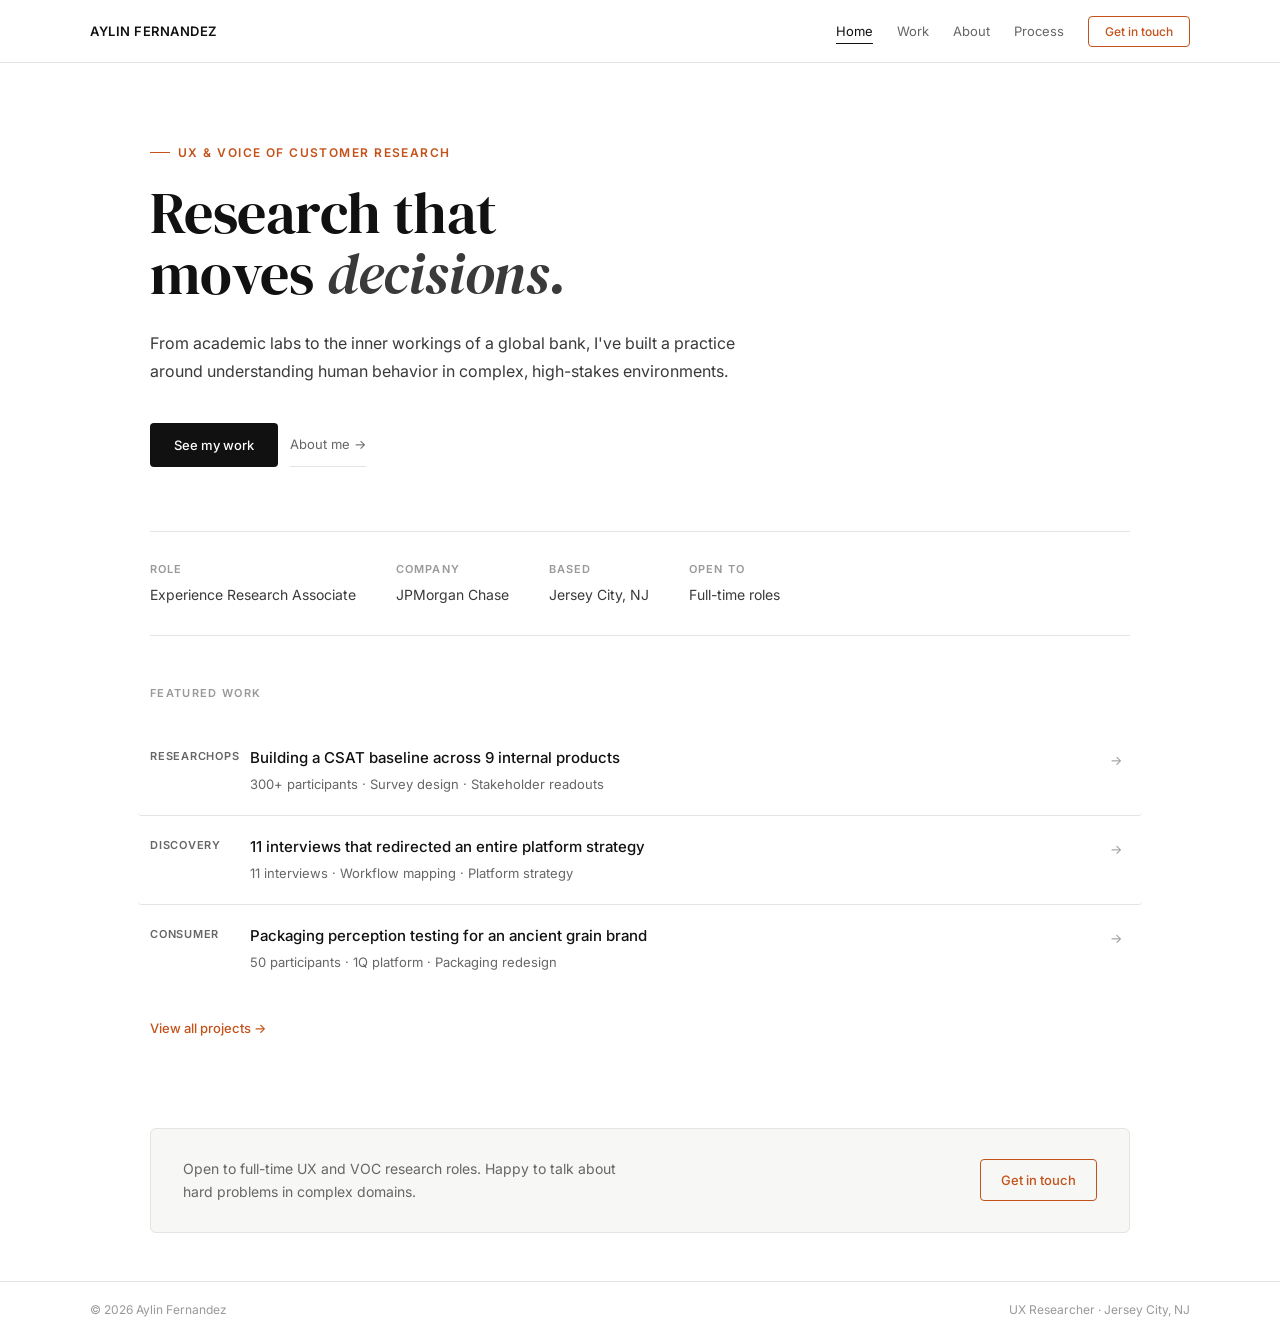
==== commit a044d189: "Add files via upload redesign 2.0" ====
--- a/index.html
+++ b/index.html
@@ -37,14 +37,14 @@
   color: var(--ink);
   margin-bottom: 24px;
   letter-spacing: -0.01em;
-  max-width: 580px;
+  max-width: 720px;
 }
 .home-headline em { font-style: italic; color: var(--ink2); }
 .home-sub {
   font-size: 16px;
   color: var(--ink2);
   line-height: 1.8;
-  max-width: 520px;
+  max-width: 640px;
   margin-bottom: 36px;
 }
 .home-actions { display: flex; gap: 12px; align-items: center; }
--- a/shared.css
+++ b/shared.css
@@ -35,15 +35,15 @@
   background: rgba(255, 255, 255, 0.97);
   backdrop-filter: blur(8px);
   z-index: 100;
-  padding: 0 40px;
+  padding: 0 60px;
 }
 .nav-inner {
-  max-width: 800px;
+  max-width: 1100px;
   margin: 0 auto;
   display: flex;
   justify-content: space-between;
   align-items: center;
-  padding: 16px 0;
+  padding: 18px 0;
 }
 .nav-logo {
   font-size: 13px;
@@ -85,9 +85,9 @@
 
 /* CONTENT WRAPPER */
 .content {
-  max-width: 800px;
+  max-width: 1100px;
   margin: 0 auto;
-  padding: 0 40px;
+  padding: 0 60px;
 }
 
 /* PAGE HEADER */
@@ -116,19 +116,19 @@
   color: var(--muted);
   margin-top: 14px;
   font-style: italic;
-  max-width: 520px;
+  max-width: 680px;
 }
 
 /* FOOTER */
 .footer-outer {
   border-top: 1px solid var(--border);
-  padding: 0 40px;
+  padding: 0 60px;
   margin-top: auto;
 }
 .footer-inner {
-  max-width: 800px;
+  max-width: 1100px;
   margin: 0 auto;
-  padding: 16px 0;
+  padding: 18px 0;
   display: flex;
   justify-content: space-between;
   align-items: center;
@@ -137,9 +137,9 @@
 
 /* RESPONSIVE */
 @media (max-width: 768px) {
-  .nav-outer { padding: 0 20px; }
-  .content { padding: 0 20px; }
-  .footer-outer { padding: 0 20px; }
+  .nav-outer { padding: 0 24px; }
+  .content { padding: 0 24px; }
+  .footer-outer { padding: 0 24px; }
   .nav-links { gap: 16px; }
   .nav-links a { font-size: 12px; }
 }
